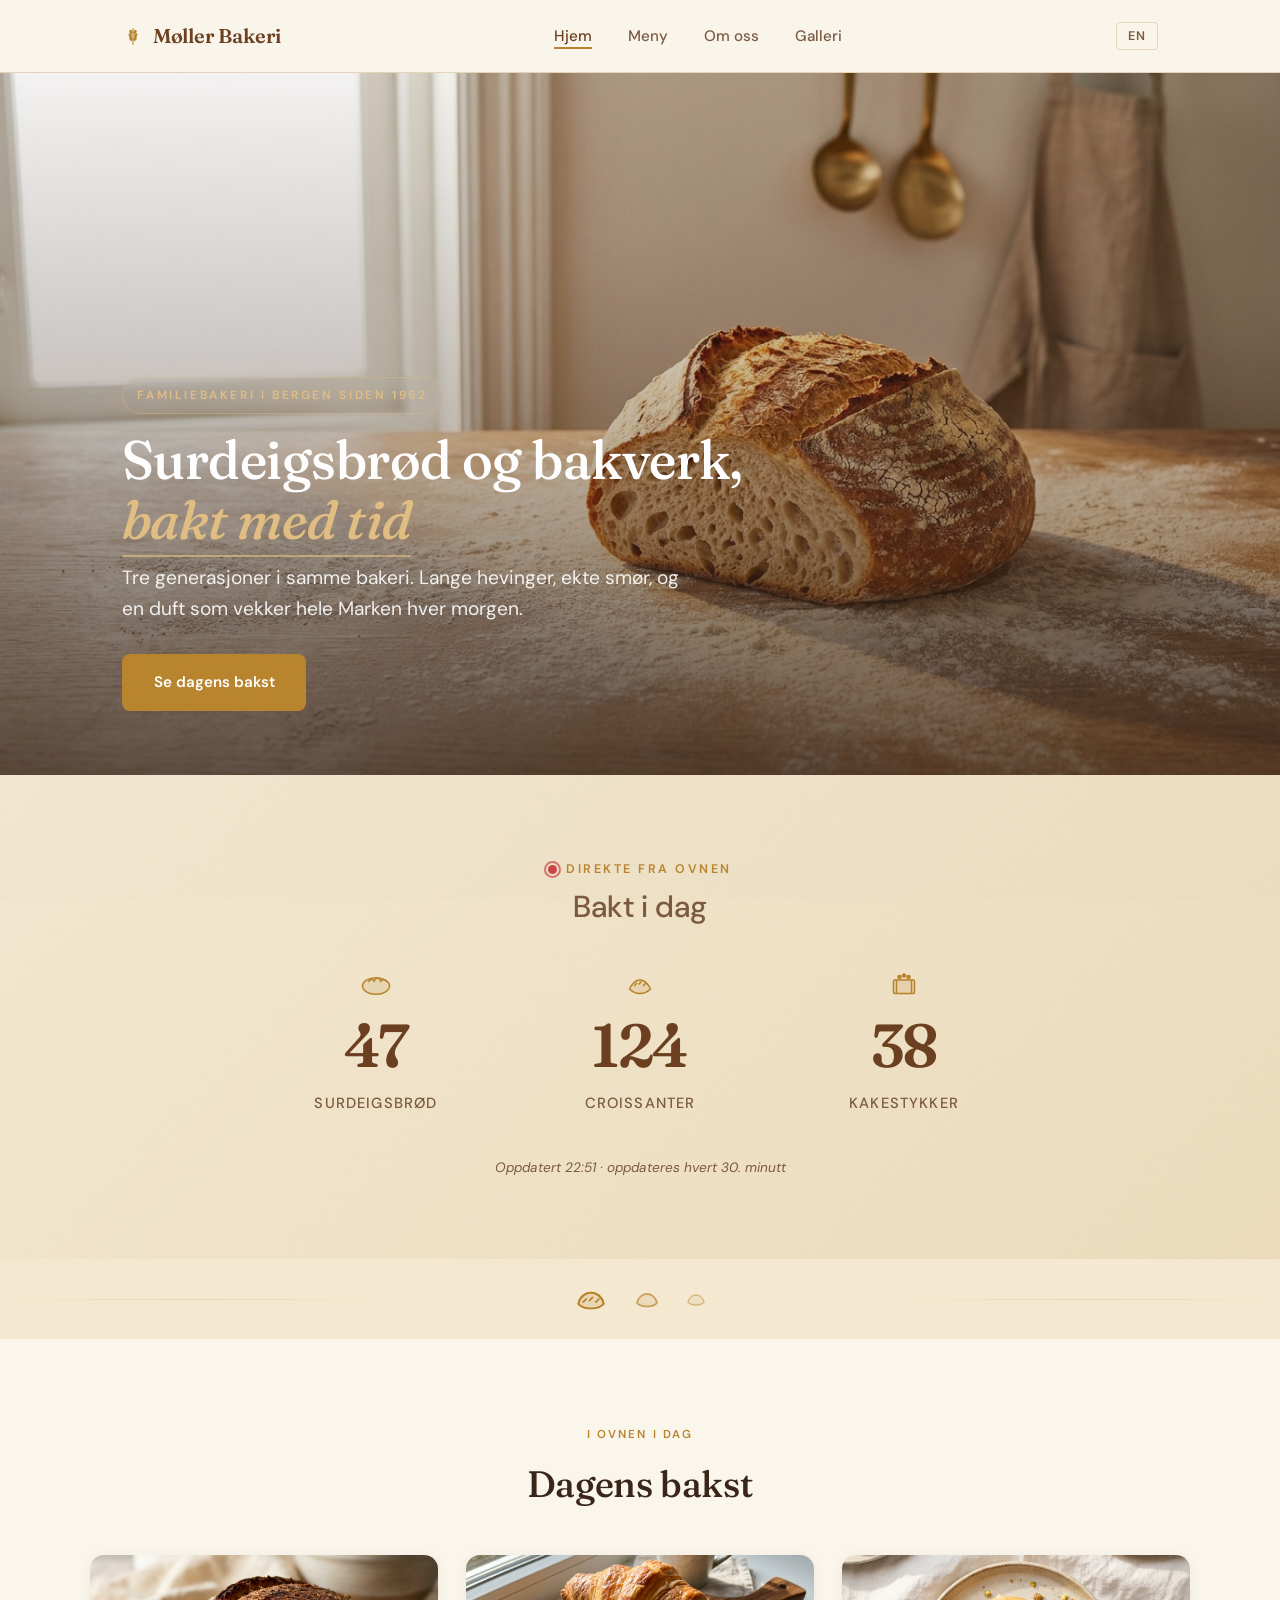
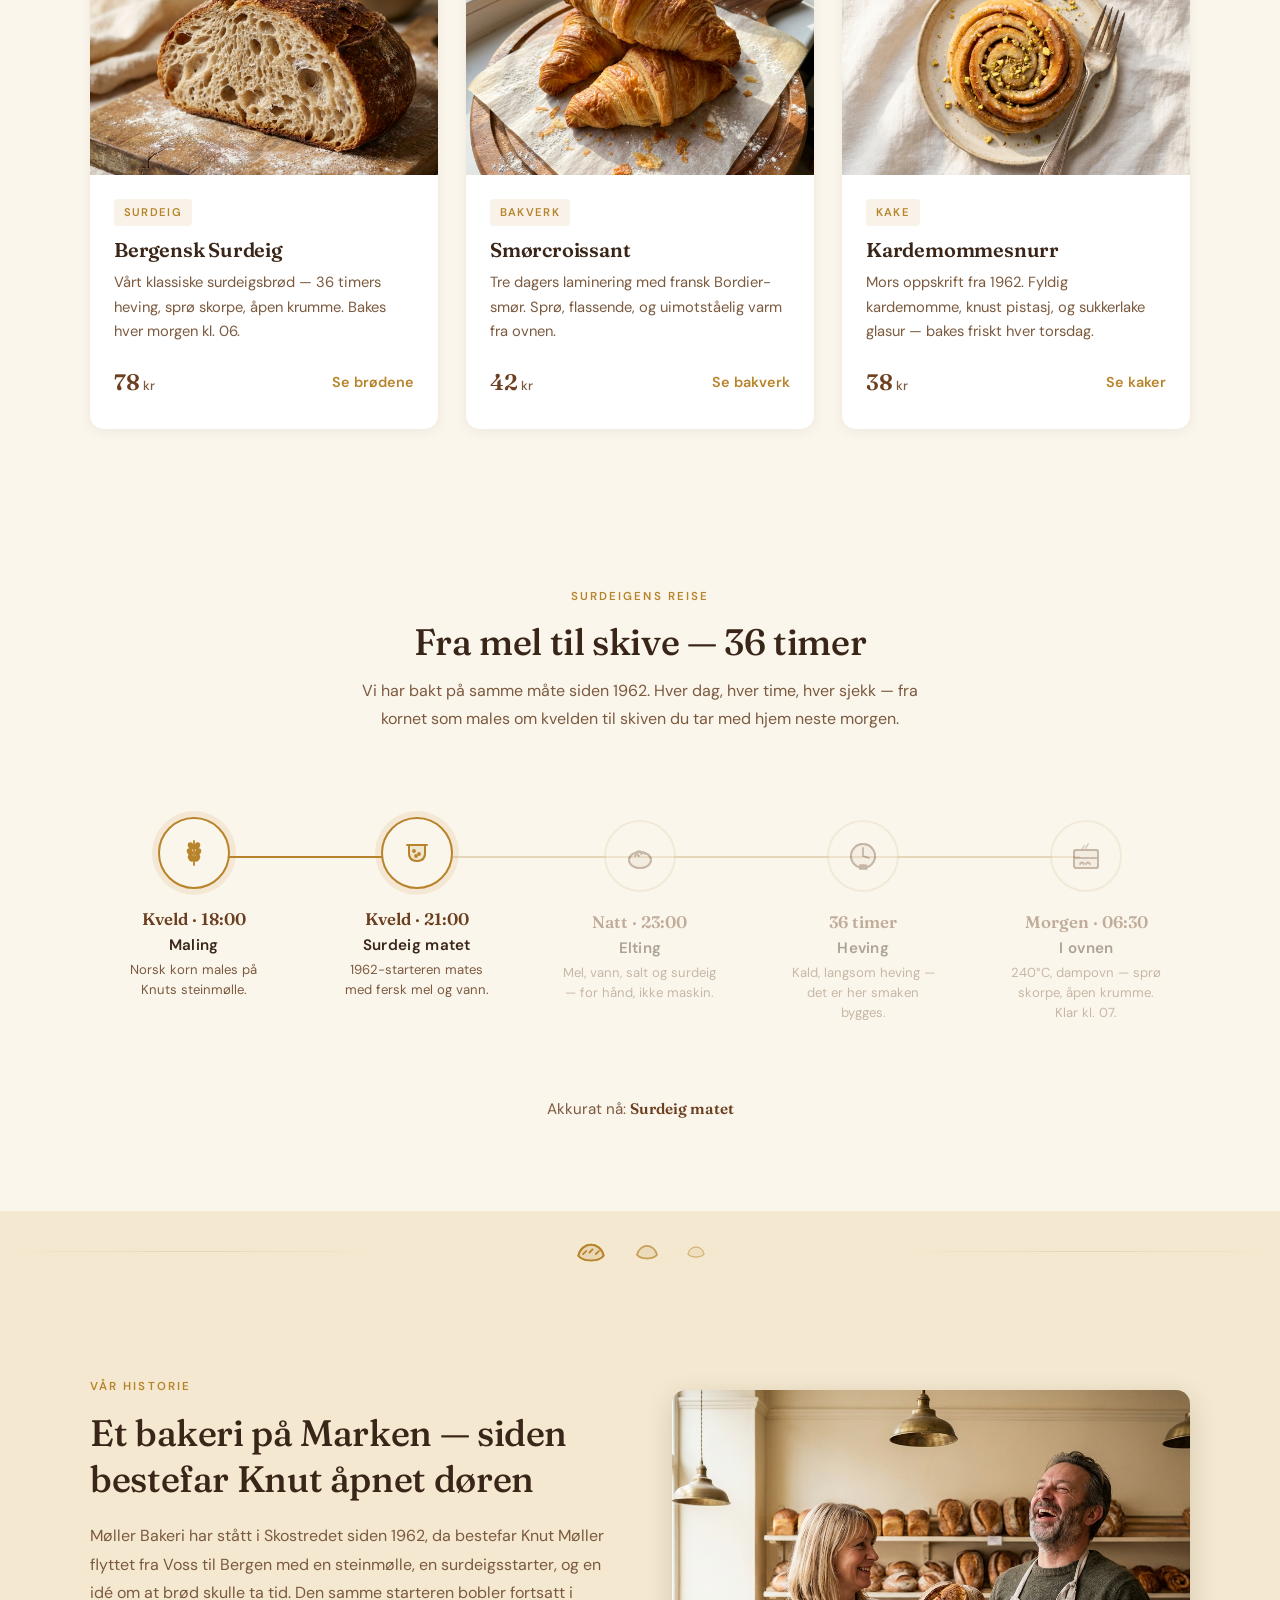
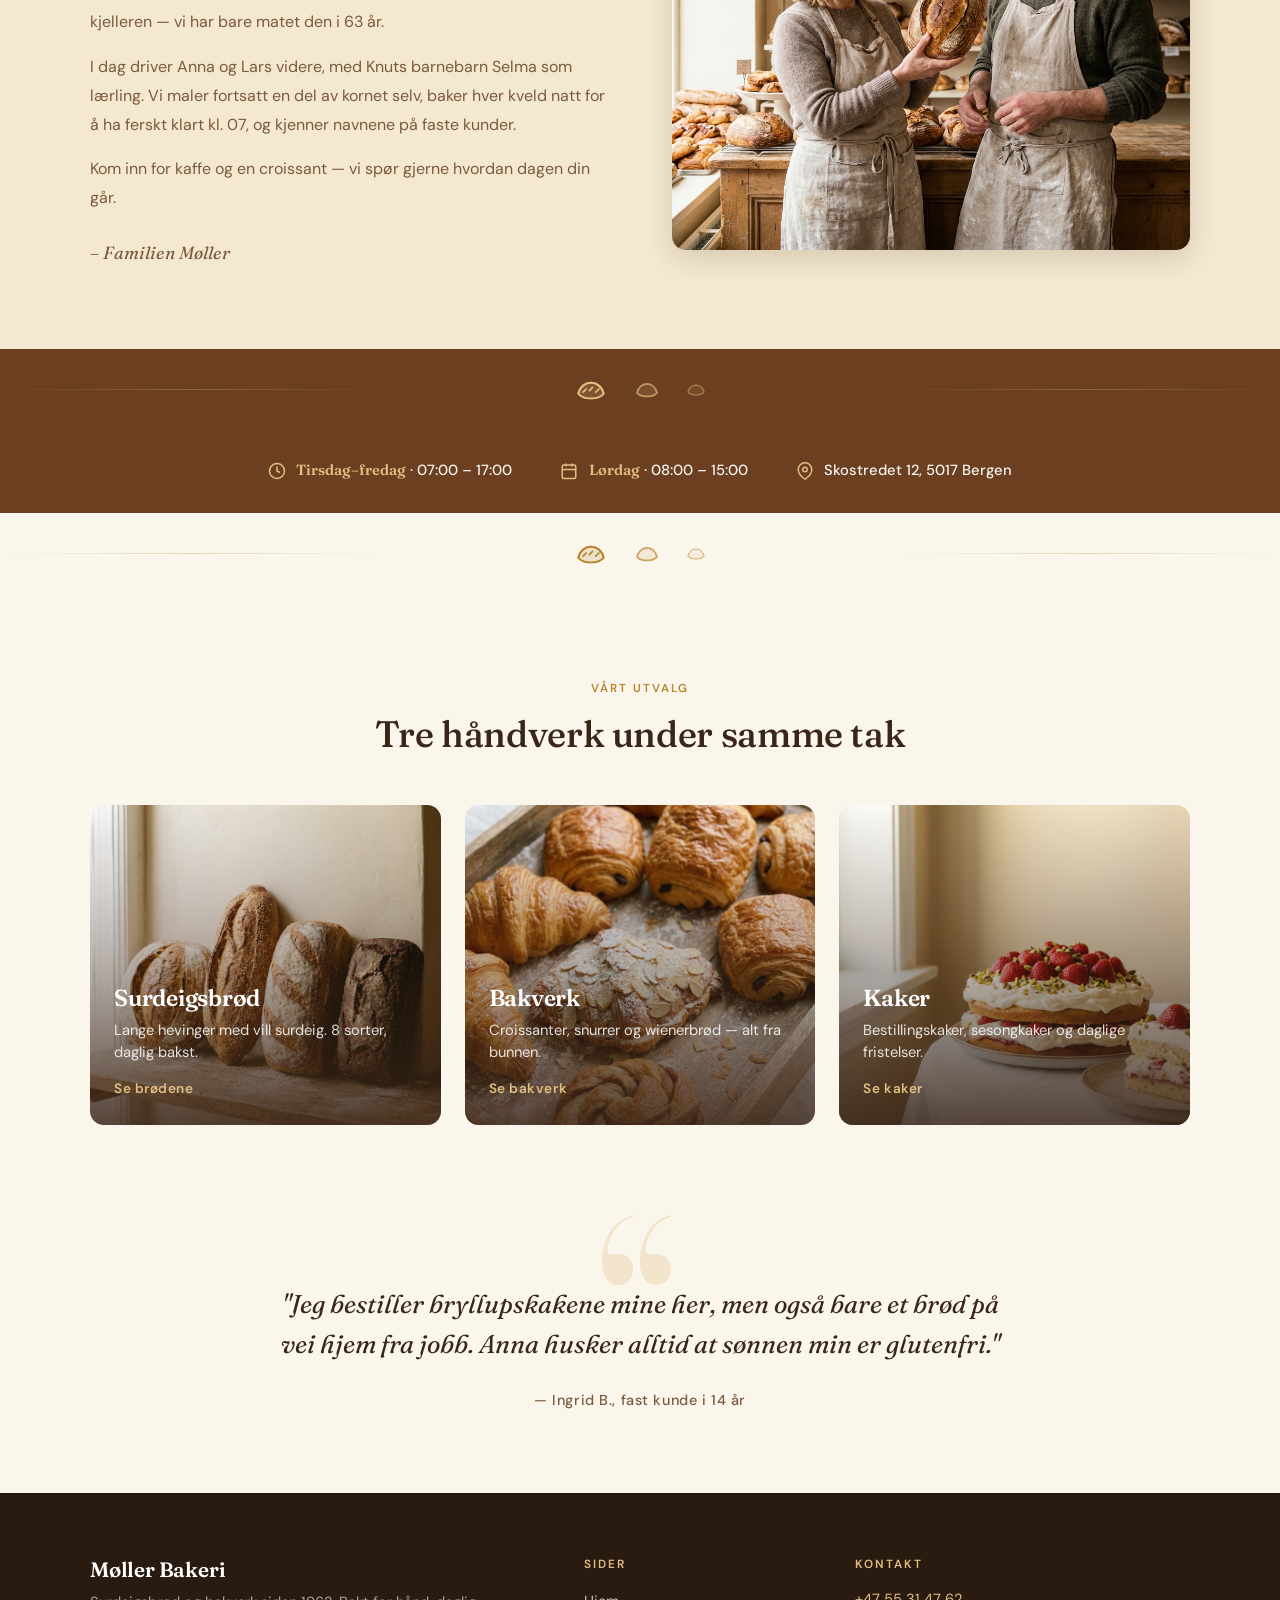
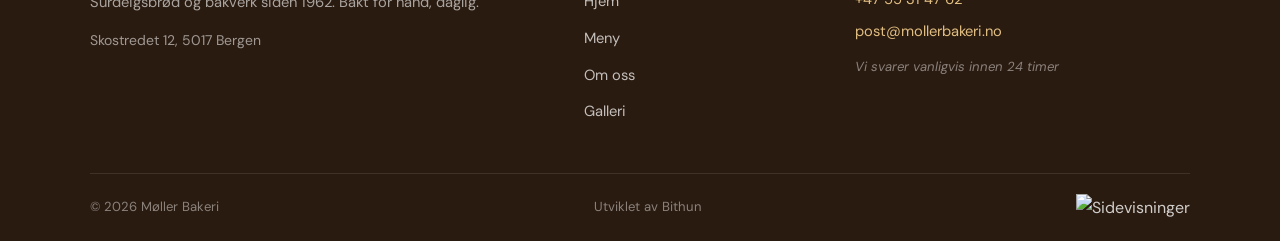
==== demo-bakeri-premium/index.html @ 19caacc5 "chore: initial scaffold of Møller Bakeri prototype (classic + premium) - demo-bakeri-classic/ — 5 pa" ====
<!DOCTYPE html>
<html lang="nb">
<head>
  <meta charset="UTF-8" />
  <meta name="viewport" content="width=device-width, initial-scale=1.0" />
  <title>Møller Bakeri — Surdeigsbrød og bakverk i Bergen</title>
  <meta name="description" content="Familiebakeri i Skostredet, Bergen siden 1962. Surdeigsbrød med 36 timers heving, croissanter med tre dagers laminering, og bestillingskaker." />

  <meta property="og:type"        content="website" />
  <meta property="og:title"       content="Møller Bakeri — Surdeigsbrød og bakverk i Bergen" />
  <meta property="og:description" content="Familiebakeri i Skostredet, Bergen siden 1962." />
  <meta property="og:image"       content="https://demo-bakeri-classic.vercel.app/assets/images/hero-bread.jpg" />
  <meta name="twitter:card"       content="summary_large_image" />

  <link rel="icon" type="image/svg+xml" href="favicon.svg" />

  <link rel="preconnect" href="https://fonts.googleapis.com" />
  <link rel="preconnect" href="https://fonts.gstatic.com" crossorigin />
  <link href="https://fonts.googleapis.com/css2?family=Fraunces:ital,opsz,wght@0,9..144,400;0,9..144,500;0,9..144,600;1,9..144,500&family=DM+Sans:wght@400;500;600;700&display=swap" rel="stylesheet" />

  <link rel="stylesheet" href="css/style.css" />
</head>
<body>

  <!-- === NAVIGATION === -->
  <nav class="nav" role="navigation" aria-label="Hovednavigasjon">
    <div class="nav-inner">
      <a href="index.html" class="nav-logo">
        <svg width="22" height="26" viewBox="0 0 32 32" aria-hidden="true">
          <path d="M16 5 L16 28" stroke="currentColor" stroke-width="1.6" stroke-linecap="round"/>
          <ellipse cx="13" cy="10" rx="2.2" ry="3.2" fill="currentColor" transform="rotate(-28 13 10)"/>
          <ellipse cx="19" cy="10" rx="2.2" ry="3.2" fill="currentColor" transform="rotate(28 19 10)"/>
          <ellipse cx="12" cy="15" rx="2.2" ry="3.2" fill="currentColor" transform="rotate(-28 12 15)"/>
          <ellipse cx="20" cy="15" rx="2.2" ry="3.2" fill="currentColor" transform="rotate(28 20 15)"/>
          <ellipse cx="13" cy="20" rx="2.2" ry="3.2" fill="currentColor" transform="rotate(-28 13 20)"/>
          <ellipse cx="19" cy="20" rx="2.2" ry="3.2" fill="currentColor" transform="rotate(28 19 20)"/>
        </svg>
        <span data-i18n="nav.logo">Møller Bakeri</span>
      </a>

      <ul class="nav-links" role="list">
        <li><a href="index.html"   data-i18n="nav.home">Hjem</a></li>
        <li><a href="menu.html"    data-i18n="nav.menu">Meny</a></li>
        <li><a href="about.html"   data-i18n="nav.about">Om oss</a></li>
        <li><a href="gallery.html" data-i18n="nav.gallery">Galleri</a></li>
      </ul>

      <div class="nav-right">
        <button type="button" class="lang-toggle" id="lang-toggle" aria-label="Bytt språk">EN</button>
        <button type="button" class="hamburger" id="hamburger" aria-label="Åpne meny" aria-expanded="false">
          <span></span><span></span><span></span>
        </button>
      </div>
    </div>
  </nav>

  <div class="mobile-menu" id="mobile-menu" role="dialog" aria-label="Navigasjonsmeny">
    <a href="index.html"   data-i18n="nav.home">Hjem</a>
    <a href="menu.html"    data-i18n="nav.menu">Meny</a>
    <a href="about.html"   data-i18n="nav.about">Om oss</a>
    <a href="gallery.html" data-i18n="nav.gallery">Galleri</a>
    <button type="button" class="lang-toggle" id="mobile-lang-toggle">EN</button>
  </div>

  <main>

    <!-- === HERO === -->
    <!-- Static JPG sits underneath as fallback. The MP4 paints over it once it
         loads — when the file is missing, the video element stays transparent
         and the JPG below shows through. -->
    <section class="hero" aria-label="Velkomstbilde">
      <div class="hero-bg" style="background-image: url('assets/images/hero-bread.jpg');" role="img">
        <img data-i18n="hero.img.alt" src="" alt="" style="display:none;" />
      </div>
      <video
        class="hero-video"
        autoplay muted loop playsinline preload="metadata"
        poster="assets/images/hero-bread.jpg"
        aria-hidden="true">
        <source src="assets/videos/hero-bread.mp4" type="video/mp4" />
      </video>
      <div class="hero-overlay"></div>
      <div class="hero-content">
        <span class="hero-eyebrow" data-i18n="hero.eyebrow">Familiebakeri i Bergen siden 1962</span>
        <h1 data-i18n="hero.headline">Surdeigsbrød og bakverk, <em>bakt med tid</em></h1>
        <p data-i18n="hero.sub">Tre generasjoner i samme bakeri. Lange hevinger, ekte smør, og en duft som vekker hele Marken hver morgen.</p>
        <a href="menu.html" class="btn btn-accent" data-i18n="hero.cta">Se dagens bakst</a>
      </div>
    </section>

    <!-- === DAILY BAKE COUNTER === -->
    <section class="bake-counter" aria-label="Dagens bakst — sanntid">
      <div class="bake-counter-inner">
        <span class="bake-counter-eyebrow">
          <span class="live-dot" aria-hidden="true"></span>
          <span data-i18n="counter.label">Direkte fra ovnen</span>
        </span>
        <h2 data-i18n="counter.heading">Bakt i dag</h2>

        <div class="counter-stats">
          <div class="counter-stat reveal">
            <svg class="counter-stat-icon" viewBox="0 0 48 48" fill="none" stroke="currentColor" stroke-width="2" aria-hidden="true">
              <ellipse cx="24" cy="28" rx="18" ry="11" fill="currentColor" opacity="0.15"/>
              <ellipse cx="24" cy="28" rx="18" ry="11" stroke="currentColor"/>
              <path d="M14 22 c2-3 6-3 8 0" stroke-linecap="round"/>
              <path d="M22 20 c2-3 6-3 8 0" stroke-linecap="round"/>
              <path d="M30 22 c2-3 6-3 8 0" stroke-linecap="round"/>
            </svg>
            <div class="counter-stat-number" data-counter-target="47">0</div>
            <div class="counter-stat-label" data-i18n="counter.bread">Surdeigsbrød</div>
          </div>

          <div class="counter-stat reveal" style="transition-delay: 0.15s;">
            <svg class="counter-stat-icon" viewBox="0 0 48 48" fill="none" stroke="currentColor" stroke-width="2" aria-hidden="true">
              <path d="M10 32 c4-8 8-12 14-12 s10 4 14 12 c-4 4-9 6-14 6 s-10-2-14-6 z" fill="currentColor" opacity="0.15"/>
              <path d="M10 32 c4-8 8-12 14-12 s10 4 14 12 c-4 4-9 6-14 6 s-10-2-14-6 z"/>
              <path d="M16 28 l4-4 M22 26 l4-4 M28 28 l4-4"/>
            </svg>
            <div class="counter-stat-number" data-counter-target="124">0</div>
            <div class="counter-stat-label" data-i18n="counter.croissants">Croissanter</div>
          </div>

          <div class="counter-stat reveal" style="transition-delay: 0.3s;">
            <svg class="counter-stat-icon" viewBox="0 0 48 48" fill="none" stroke="currentColor" stroke-width="2" aria-hidden="true">
              <rect x="10" y="20" width="28" height="18" rx="2" fill="currentColor" opacity="0.15"/>
              <rect x="10" y="20" width="28" height="18" rx="2"/>
              <circle cx="18" cy="16" r="2" fill="currentColor"/>
              <circle cx="24" cy="14" r="2" fill="currentColor"/>
              <circle cx="30" cy="16" r="2" fill="currentColor"/>
              <line x1="14" y1="20" x2="14" y2="38"/>
              <line x1="34" y1="20" x2="34" y2="38"/>
            </svg>
            <div class="counter-stat-number" data-counter-target="38">0</div>
            <div class="counter-stat-label" data-i18n="counter.cakes">Kakestykker</div>
          </div>
        </div>

        <p class="bake-counter-meta">
          <span data-i18n="counter.updated">Oppdatert</span> <span id="counter-time">07:42</span> · <span data-i18n="counter.refreshes">oppdateres hvert 30. minutt</span>
        </p>
      </div>
    </section>

    <!-- Animated croissant divider -->
    <div class="croissant-divider on-alt" aria-hidden="true">
      <div class="croissant-row">
        <svg class="croissant-icon" viewBox="0 0 48 48" fill="none" stroke="currentColor" stroke-width="2.2" stroke-linecap="round" stroke-linejoin="round">
          <path d="M8 30 c2-9 9-14 16-14 s14 5 16 14 c-3 4-9 6-16 6 s-13-2-16-6 z" fill="currentColor" fill-opacity="0.18"/>
          <path d="M8 30 c2-9 9-14 16-14 s14 5 16 14 c-3 4-9 6-16 6 s-13-2-16-6 z"/>
          <path d="M14 28 l4-4"/>
          <path d="M22 26 l4-4"/>
          <path d="M30 28 l4-4"/>
        </svg>
        <svg class="croissant-icon" viewBox="0 0 48 48" fill="none" stroke="currentColor" stroke-width="2.2" stroke-linecap="round">
          <path d="M8 30 c2-9 9-14 16-14 s14 5 16 14 c-3 4-9 6-16 6 s-13-2-16-6 z" fill="currentColor" fill-opacity="0.18"/>
          <path d="M8 30 c2-9 9-14 16-14 s14 5 16 14 c-3 4-9 6-16 6 s-13-2-16-6 z"/>
        </svg>
        <svg class="croissant-icon" viewBox="0 0 48 48" fill="none" stroke="currentColor" stroke-width="2.2" stroke-linecap="round">
          <path d="M8 30 c2-9 9-14 16-14 s14 5 16 14 c-3 4-9 6-16 6 s-13-2-16-6 z" fill="currentColor" fill-opacity="0.18"/>
          <path d="M8 30 c2-9 9-14 16-14 s14 5 16 14 c-3 4-9 6-16 6 s-13-2-16-6 z"/>
        </svg>
      </div>
    </div>

    <!-- === TODAY'S BAKE === -->
    <section class="todays-bake">
      <div class="todays-bake-inner">
        <div class="todays-bake-heading reveal">
          <span class="section-label" data-i18n="today.label">I ovnen i dag</span>
          <h2 data-i18n="today.heading">Dagens bakst</h2>
        </div>

        <div class="todays-grid reveal-stagger">
          <article class="bake-card reveal">
            <img class="bake-card-image" src="assets/images/today-sourdough.jpg" alt="" data-i18n="today1.title" loading="lazy" />
            <div class="bake-card-body">
              <span class="bake-card-tag" data-i18n="today1.tag">Surdeig</span>
              <h3 data-i18n="today1.title">Bergensk Surdeig</h3>
              <p data-i18n="today1.text">Vårt klassiske surdeigsbrød — 36 timers heving, sprø skorpe, åpen krumme.</p>
              <div class="bake-card-footer">
                <span class="bake-card-price"><span data-i18n="today1.price">78</span><small data-i18n="today.kr">kr</small></span>
                <a href="menu.html" class="text-link" data-i18n="cat1.link">Se brødene <span aria-hidden="true">→</span></a>
              </div>
            </div>
          </article>

          <article class="bake-card reveal">
            <img class="bake-card-image" src="assets/images/today-croissant.jpg" alt="" data-i18n="today2.title" loading="lazy" />
            <div class="bake-card-body">
              <span class="bake-card-tag" data-i18n="today2.tag">Bakverk</span>
              <h3 data-i18n="today2.title">Smørcroissant</h3>
              <p data-i18n="today2.text">Tre dagers laminering med fransk Bordier-smør. Sprø, flassende.</p>
              <div class="bake-card-footer">
                <span class="bake-card-price"><span data-i18n="today2.price">42</span><small data-i18n="today.kr">kr</small></span>
                <a href="menu.html" class="text-link" data-i18n="cat2.link">Se bakverk <span aria-hidden="true">→</span></a>
              </div>
            </div>
          </article>

          <article class="bake-card reveal">
            <img class="bake-card-image" src="assets/images/today-cardamom.jpg" alt="" data-i18n="today3.title" loading="lazy" />
            <div class="bake-card-body">
              <span class="bake-card-tag" data-i18n="today3.tag">Kake</span>
              <h3 data-i18n="today3.title">Kardemommesnurr</h3>
              <p data-i18n="today3.text">Mors oppskrift fra 1962. Knust pistasj, glasur, kun torsdager.</p>
              <div class="bake-card-footer">
                <span class="bake-card-price"><span data-i18n="today3.price">38</span><small data-i18n="today.kr">kr</small></span>
                <a href="menu.html" class="text-link" data-i18n="cat3.link">Se kaker <span aria-hidden="true">→</span></a>
              </div>
            </div>
          </article>
        </div>
      </div>
    </section>

    <!-- === SOURDOUGH TIMELINE === -->
    <section class="timeline-section" aria-label="Surdeigens reise">
      <div class="timeline-inner">
        <div class="timeline-heading reveal">
          <span class="section-label" data-i18n="tl.label">Surdeigens reise</span>
          <h2 data-i18n="tl.heading">Fra mel til skive — 36 timer</h2>
          <p data-i18n="tl.intro">Vi har bakt på samme måte siden 1962. Hver dag, hver time, hver sjekk — fra kornet som males om kvelden til skiven du tar med hjem neste morgen.</p>
        </div>

        <div class="timeline-track" id="timeline-track">
          <div class="timeline-step" data-step="0">
            <div class="timeline-step-icon">
              <svg viewBox="0 0 32 32" fill="none" stroke="currentColor" stroke-width="1.8" aria-hidden="true">
                <path d="M16 4 v24" stroke-linecap="round"/>
                <ellipse cx="13" cy="9" rx="2" ry="3" fill="currentColor" transform="rotate(-28 13 9)"/>
                <ellipse cx="19" cy="9" rx="2" ry="3" fill="currentColor" transform="rotate(28 19 9)"/>
                <ellipse cx="12" cy="15" rx="2" ry="3" fill="currentColor" transform="rotate(-28 12 15)"/>
                <ellipse cx="20" cy="15" rx="2" ry="3" fill="currentColor" transform="rotate(28 20 15)"/>
                <ellipse cx="13" cy="21" rx="2" ry="3" fill="currentColor" transform="rotate(-28 13 21)"/>
                <ellipse cx="19" cy="21" rx="2" ry="3" fill="currentColor" transform="rotate(28 19 21)"/>
              </svg>
            </div>
            <div class="timeline-step-time" data-i18n="tl1.time">Kveld · 18:00</div>
            <h3 data-i18n="tl1.title">Maling</h3>
            <p data-i18n="tl1.text">Norsk korn males på Knuts steinmølle.</p>
          </div>

          <div class="timeline-step" data-step="1">
            <div class="timeline-step-icon">
              <svg viewBox="0 0 32 32" fill="none" stroke="currentColor" stroke-width="1.8" aria-hidden="true">
                <path d="M8 8 v8 c0 5 3 8 8 8 s8-3 8-8 v-8 z" fill="currentColor" fill-opacity="0.15"/>
                <path d="M8 8 v8 c0 5 3 8 8 8 s8-3 8-8 v-8 z" stroke-linecap="round" stroke-linejoin="round"/>
                <circle cx="13" cy="14" r="1" fill="currentColor"/>
                <circle cx="18" cy="17" r="1" fill="currentColor"/>
                <circle cx="15" cy="19" r="1" fill="currentColor"/>
                <line x1="6" y1="8" x2="26" y2="8" stroke-linecap="round"/>
              </svg>
            </div>
            <div class="timeline-step-time" data-i18n="tl2.time">Kveld · 21:00</div>
            <h3 data-i18n="tl2.title">Surdeig matet</h3>
            <p data-i18n="tl2.text">1962-starteren mates med fersk mel og vann.</p>
          </div>

          <div class="timeline-step" data-step="2">
            <div class="timeline-step-icon">
              <svg viewBox="0 0 32 32" fill="none" stroke="currentColor" stroke-width="1.8" aria-hidden="true">
                <ellipse cx="16" cy="20" rx="11" ry="8" fill="currentColor" fill-opacity="0.15"/>
                <ellipse cx="16" cy="20" rx="11" ry="8"/>
                <path d="M11 16 c1-2 3-2 4 0 M17 14 c1-2 3-2 4 0 M13 12 c1-1 3-1 4 0" stroke-linecap="round"/>
              </svg>
            </div>
            <div class="timeline-step-time" data-i18n="tl3.time">Natt · 23:00</div>
            <h3 data-i18n="tl3.title">Elting</h3>
            <p data-i18n="tl3.text">Mel, vann, salt og surdeig — for hånd, ikke maskin.</p>
          </div>

          <div class="timeline-step" data-step="3">
            <div class="timeline-step-icon">
              <svg viewBox="0 0 32 32" fill="none" stroke="currentColor" stroke-width="1.8" aria-hidden="true">
                <circle cx="16" cy="16" r="12" fill="currentColor" fill-opacity="0.12"/>
                <circle cx="16" cy="16" r="12"/>
                <polyline points="16 8 16 16 22 18" stroke-linecap="round" stroke-linejoin="round"/>
                <text x="16" y="29" text-anchor="middle" font-size="5" fill="currentColor" font-family="sans-serif" font-weight="600">36t</text>
              </svg>
            </div>
            <div class="timeline-step-time" data-i18n="tl4.time">36 timer</div>
            <h3 data-i18n="tl4.title">Heving</h3>
            <p data-i18n="tl4.text">Kald, langsom heving — det er her smaken bygges.</p>
          </div>

          <div class="timeline-step" data-step="4">
            <div class="timeline-step-icon">
              <svg viewBox="0 0 32 32" fill="none" stroke="currentColor" stroke-width="1.8" aria-hidden="true">
                <rect x="4" y="10" width="24" height="18" rx="2" fill="currentColor" fill-opacity="0.15"/>
                <rect x="4" y="10" width="24" height="18" rx="2"/>
                <line x1="4" y1="18" x2="28" y2="18"/>
                <path d="M10 24 c1-2 3-2 4 0 M16 24 c1-2 3-2 4 0" stroke-linecap="round"/>
                <path d="M14 6 c0 2-2 2-2 4 M18 4 c0 2-2 2-2 4" stroke-linecap="round" opacity="0.6"/>
              </svg>
            </div>
            <div class="timeline-step-time" data-i18n="tl5.time">Morgen · 06:30</div>
            <h3 data-i18n="tl5.title">I ovnen</h3>
            <p data-i18n="tl5.text">240°C, dampovn — sprø skorpe, åpen krumme. Klar kl. 07.</p>
          </div>
        </div>

        <p class="timeline-cta">
          <span data-i18n="tl.cta">Akkurat nå:</span> <strong id="tl-now-step" data-i18n="tl4.title">Heving</strong>
        </p>
      </div>
    </section>

    <!-- Animated croissant divider -->
    <div class="croissant-divider on-alt" aria-hidden="true">
      <div class="croissant-row">
        <svg class="croissant-icon" viewBox="0 0 48 48" fill="none" stroke="currentColor" stroke-width="2.2" stroke-linecap="round" stroke-linejoin="round">
          <path d="M8 30 c2-9 9-14 16-14 s14 5 16 14 c-3 4-9 6-16 6 s-13-2-16-6 z" fill="currentColor" fill-opacity="0.18"/>
          <path d="M8 30 c2-9 9-14 16-14 s14 5 16 14 c-3 4-9 6-16 6 s-13-2-16-6 z"/>
          <path d="M14 28 l4-4"/>
          <path d="M22 26 l4-4"/>
          <path d="M30 28 l4-4"/>
        </svg>
        <svg class="croissant-icon" viewBox="0 0 48 48" fill="none" stroke="currentColor" stroke-width="2.2" stroke-linecap="round">
          <path d="M8 30 c2-9 9-14 16-14 s14 5 16 14 c-3 4-9 6-16 6 s-13-2-16-6 z" fill="currentColor" fill-opacity="0.18"/>
          <path d="M8 30 c2-9 9-14 16-14 s14 5 16 14 c-3 4-9 6-16 6 s-13-2-16-6 z"/>
        </svg>
        <svg class="croissant-icon" viewBox="0 0 48 48" fill="none" stroke="currentColor" stroke-width="2.2" stroke-linecap="round">
          <path d="M8 30 c2-9 9-14 16-14 s14 5 16 14 c-3 4-9 6-16 6 s-13-2-16-6 z" fill="currentColor" fill-opacity="0.18"/>
          <path d="M8 30 c2-9 9-14 16-14 s14 5 16 14 c-3 4-9 6-16 6 s-13-2-16-6 z"/>
        </svg>
      </div>
    </div>

    <!-- === STORY === -->
    <section class="story-home">
      <div class="story-home-inner">
        <div class="story-home-text reveal">
          <span class="section-label" data-i18n="story.label">Vår historie</span>
          <h2 data-i18n="story.heading">Et bakeri på Marken — siden bestefar Knut åpnet døren</h2>
          <p data-i18n="story.p1">Møller Bakeri har stått i Skostredet siden 1962, da bestefar Knut Møller flyttet fra Voss til Bergen med en steinmølle, en surdeigsstarter, og en idé om at brød skulle ta tid.</p>
          <p data-i18n="story.p2">I dag driver Anna og Lars videre, med Knuts barnebarn Selma som lærling. Vi maler fortsatt en del av kornet selv og baker hver natt for å ha ferskt klart kl. 07.</p>
          <p data-i18n="story.p3">Kom inn for kaffe og en croissant — vi spør gjerne hvordan dagen din går.</p>
          <p class="story-signoff" data-i18n="story.signoff">– Familien Møller</p>
        </div>

        <div class="story-home-image reveal" style="transition-delay: 0.15s;">
          <img
            src="assets/images/story-counter.jpg"
            data-i18n="story.img.alt"
            alt="Anna Møller og Lars Møller bak disken i bakeriet"
            loading="lazy"
          />
        </div>
      </div>
    </section>

    <!-- Animated croissant divider -->
    <div class="croissant-divider on-deep" aria-hidden="true">
      <div class="croissant-row">
        <svg class="croissant-icon" viewBox="0 0 48 48" fill="none" stroke="currentColor" stroke-width="2.2" stroke-linecap="round" stroke-linejoin="round">
          <path d="M8 30 c2-9 9-14 16-14 s14 5 16 14 c-3 4-9 6-16 6 s-13-2-16-6 z" fill="currentColor" fill-opacity="0.18"/>
          <path d="M8 30 c2-9 9-14 16-14 s14 5 16 14 c-3 4-9 6-16 6 s-13-2-16-6 z"/>
          <path d="M14 28 l4-4"/>
          <path d="M22 26 l4-4"/>
          <path d="M30 28 l4-4"/>
        </svg>
        <svg class="croissant-icon" viewBox="0 0 48 48" fill="none" stroke="currentColor" stroke-width="2.2" stroke-linecap="round">
          <path d="M8 30 c2-9 9-14 16-14 s14 5 16 14 c-3 4-9 6-16 6 s-13-2-16-6 z" fill="currentColor" fill-opacity="0.18"/>
          <path d="M8 30 c2-9 9-14 16-14 s14 5 16 14 c-3 4-9 6-16 6 s-13-2-16-6 z"/>
        </svg>
        <svg class="croissant-icon" viewBox="0 0 48 48" fill="none" stroke="currentColor" stroke-width="2.2" stroke-linecap="round">
          <path d="M8 30 c2-9 9-14 16-14 s14 5 16 14 c-3 4-9 6-16 6 s-13-2-16-6 z" fill="currentColor" fill-opacity="0.18"/>
          <path d="M8 30 c2-9 9-14 16-14 s14 5 16 14 c-3 4-9 6-16 6 s-13-2-16-6 z"/>
        </svg>
      </div>
    </div>

    <!-- === HOURS STRIP === -->
    <div class="hours-strip" role="region" aria-label="Åpningstider og adresse">
      <div class="hours-strip-inner">
        <div class="hours-item">
          <svg width="18" height="18" viewBox="0 0 24 24" fill="none" stroke="currentColor" stroke-width="2" aria-hidden="true">
            <circle cx="12" cy="12" r="10"/><polyline points="12 6 12 12 16 14"/>
          </svg>
          <span><strong data-i18n="hours.weekday">Tirsdag–fredag</strong> · <span data-i18n="hours.weekday.value">07:00 – 17:00</span></span>
        </div>
        <div class="hours-item">
          <svg width="18" height="18" viewBox="0 0 24 24" fill="none" stroke="currentColor" stroke-width="2" aria-hidden="true">
            <rect x="3" y="4" width="18" height="18" rx="2"/><line x1="16" y1="2" x2="16" y2="6"/><line x1="8" y1="2" x2="8" y2="6"/><line x1="3" y1="10" x2="21" y2="10"/>
          </svg>
          <span><strong data-i18n="hours.weekend">Lørdag</strong> · <span data-i18n="hours.weekend.value">08:00 – 15:00</span></span>
        </div>
        <div class="hours-item">
          <svg width="18" height="18" viewBox="0 0 24 24" fill="none" stroke="currentColor" stroke-width="2" aria-hidden="true">
            <path d="M21 10c0 7-9 13-9 13s-9-6-9-13a9 9 0 0 1 18 0z"/><circle cx="12" cy="10" r="3"/>
          </svg>
          <span data-i18n="hours.location">Skostredet 12, 5017 Bergen</span>
        </div>
      </div>
    </div>

    <!-- Animated croissant divider -->
    <div class="croissant-divider" aria-hidden="true">
      <div class="croissant-row">
        <svg class="croissant-icon" viewBox="0 0 48 48" fill="none" stroke="currentColor" stroke-width="2.2" stroke-linecap="round" stroke-linejoin="round">
          <path d="M8 30 c2-9 9-14 16-14 s14 5 16 14 c-3 4-9 6-16 6 s-13-2-16-6 z" fill="currentColor" fill-opacity="0.18"/>
          <path d="M8 30 c2-9 9-14 16-14 s14 5 16 14 c-3 4-9 6-16 6 s-13-2-16-6 z"/>
          <path d="M14 28 l4-4"/>
          <path d="M22 26 l4-4"/>
          <path d="M30 28 l4-4"/>
        </svg>
        <svg class="croissant-icon" viewBox="0 0 48 48" fill="none" stroke="currentColor" stroke-width="2.2" stroke-linecap="round">
          <path d="M8 30 c2-9 9-14 16-14 s14 5 16 14 c-3 4-9 6-16 6 s-13-2-16-6 z" fill="currentColor" fill-opacity="0.18"/>
          <path d="M8 30 c2-9 9-14 16-14 s14 5 16 14 c-3 4-9 6-16 6 s-13-2-16-6 z"/>
        </svg>
        <svg class="croissant-icon" viewBox="0 0 48 48" fill="none" stroke="currentColor" stroke-width="2.2" stroke-linecap="round">
          <path d="M8 30 c2-9 9-14 16-14 s14 5 16 14 c-3 4-9 6-16 6 s-13-2-16-6 z" fill="currentColor" fill-opacity="0.18"/>
          <path d="M8 30 c2-9 9-14 16-14 s14 5 16 14 c-3 4-9 6-16 6 s-13-2-16-6 z"/>
        </svg>
      </div>
    </div>

    <!-- === CATEGORIES PREVIEW === -->
    <section class="categories">
      <div class="categories-inner">
        <div class="categories-heading reveal">
          <span class="section-label" data-i18n="cat.label">Vårt utvalg</span>
          <h2 data-i18n="cat.heading">Tre håndverk under samme tak</h2>
        </div>

        <div class="categories-grid reveal-stagger">
          <a href="menu.html" class="category-card reveal">
            <img src="assets/images/cat-sourdough.jpg" alt="" data-i18n="cat1.title" loading="lazy" />
            <div class="category-card-overlay"></div>
            <div class="category-card-content">
              <h3 data-i18n="cat1.title">Surdeigsbrød</h3>
              <p data-i18n="cat1.text">Lange hevinger med vill surdeig. 8 sorter, daglig bakst.</p>
              <span class="category-card-link" data-i18n="cat1.link">Se brødene →</span>
            </div>
          </a>

          <a href="menu.html" class="category-card reveal">
            <img src="assets/images/cat-pastry.jpg" alt="" data-i18n="cat2.title" loading="lazy" />
            <div class="category-card-overlay"></div>
            <div class="category-card-content">
              <h3 data-i18n="cat2.title">Bakverk</h3>
              <p data-i18n="cat2.text">Croissanter, snurrer og wienerbrød — alt fra bunnen.</p>
              <span class="category-card-link" data-i18n="cat2.link">Se bakverk →</span>
            </div>
          </a>

          <a href="menu.html" class="category-card reveal">
            <img src="assets/images/cat-cake.jpg" alt="" data-i18n="cat3.title" loading="lazy" />
            <div class="category-card-overlay"></div>
            <div class="category-card-content">
              <h3 data-i18n="cat3.title">Kaker</h3>
              <p data-i18n="cat3.text">Bestillingskaker, sesongkaker og daglige fristelser.</p>
              <span class="category-card-link" data-i18n="cat3.link">Se kaker →</span>
            </div>
          </a>
        </div>
      </div>
    </section>

    <!-- === TESTIMONIAL === -->
    <section class="testimonial" aria-label="Kundeanmeldelse">
      <div class="testimonial-bg-quote" aria-hidden="true">&ldquo;</div>
      <div class="testimonial-inner reveal">
        <blockquote>
          <p class="testimonial-quote" data-i18n="testimonial.quote">"Jeg bestiller bryllupskakene mine her, men også bare et brød på vei hjem fra jobb."</p>
          <footer class="testimonial-author" data-i18n="testimonial.author">— Ingrid B., fast kunde i 14 år</footer>
        </blockquote>
      </div>
    </section>

  </main>

  <!-- === FOOTER === -->
  <footer class="footer" role="contentinfo">
    <div class="footer-inner">
      <div class="footer-brand">
        <h3 data-i18n="nav.logo">Møller Bakeri</h3>
        <p data-i18n="footer.tagline">Surdeigsbrød og bakverk siden 1962. Bakt for hånd, daglig.</p>
        <address class="footer-address" data-i18n="footer.address">Skostredet 12, 5017 Bergen</address>
      </div>

      <nav class="footer-links" aria-label="Sidelenker">
        <h4 data-i18n="footer.links">Sider</h4>
        <ul>
          <li><a href="index.html"   data-i18n="nav.home">Hjem</a></li>
          <li><a href="menu.html"    data-i18n="nav.menu">Meny</a></li>
          <li><a href="about.html"   data-i18n="nav.about">Om oss</a></li>
          <li><a href="gallery.html" data-i18n="nav.gallery">Galleri</a></li>
        </ul>
      </nav>

      <div class="footer-contact">
        <h4 data-i18n="footer.contact">Kontakt</h4>
        <p><a href="tel:+4755314762" data-i18n="footer.phone">+47 55 31 47 62</a></p>
        <p><a href="mailto:post@mollerbakeri.no" data-i18n="footer.email">post@mollerbakeri.no</a></p>
        <p class="response-note" data-i18n="footer.response">Vi svarer vanligvis innen 24 timer</p>
      </div>
    </div>

    <div class="footer-bottom">
      <span data-i18n="footer.copyright">© 2026 Møller Bakeri</span>
      <a href="#" data-i18n="footer.dev">Utviklet av Bithun</a>
      <img src="https://visitor-badge.laobi.icu/badge?page_id=demo-bakeri-premium.ibithun.com&left_color=%23333333&right_color=%23B8842B&left_text=Views" alt="Sidevisninger" />
    </div>
  </footer>

  <!-- === VIPPS MODAL === -->
  <div class="modal-backdrop" id="vipps-modal" role="dialog" aria-modal="true" aria-labelledby="modal-title">
    <div class="modal-box">
      <div class="modal-vipps-logo" aria-label="Vipps">
        <svg width="20" height="20" viewBox="0 0 20 20" fill="none" aria-hidden="true">
          <circle cx="10" cy="10" r="10" fill="white" opacity="0.25"/>
          <text x="10" y="14" text-anchor="middle" font-size="10" fill="white" font-family="sans-serif" font-weight="bold">V</text>
        </svg>
        Vipps
      </div>
      <h2 id="modal-title" data-i18n="modal.title">Dette er en demo</h2>
      <p data-i18n="modal.body1">Dette er en demo — Vipps-betaling aktiveres når din konto er satt opp.</p>
      <p>
        <span data-i18n="modal.body2">Kontakt oss for å se hvordan dette fungerer for ditt bakeri:</span>
        <a href="mailto:post@bakeridemo.no" data-i18n="modal.email">post@bakeridemo.no</a>
      </p>
      <button type="button" class="modal-close-btn" data-i18n="modal.close">Lukk</button>
    </div>
  </div>

  <script src="js/main.js"></script>

  <script>
    window.va = window.va || function () { (window.vaq = window.vaq || []).push(arguments); };
  </script>
  <script defer src="/_vercel/insights/script.js"></script>
</body>
</html>
---- demo-bakeri-premium/css/style.css ----
/* === CSS CUSTOM PROPERTIES === */
:root {
  --color-bg:           #FBF6EC;
  --color-bg-alt:       #F4E8D0;
  --color-bg-deep:      #ECDCBC;
  --color-text:         #3A2618;
  --color-text-light:   #7B5A3F;
  --color-primary:      #B8842B;
  --color-primary-dark: #8C5F1F;
  --color-accent:       #6B3F1F;
  --color-accent-light: #E1BE82;
  --color-white:        #FFFFFF;
  --color-border:       #E5D6BA;
  --color-card-bg:      #FFFFFF;

  --font-heading: 'Fraunces', serif;
  --font-body:    'DM Sans', sans-serif;

  --max-width: 1100px;
  --radius-card: 14px;
  --radius-btn:  8px;
  --shadow-card: 0 2px 12px rgba(58, 38, 24, 0.08);
  --shadow-card-hover: 0 8px 28px rgba(58, 38, 24, 0.16);
  --transition: 0.25s ease;
}

/* === RESET & BASE === */
*, *::before, *::after { box-sizing: border-box; margin: 0; padding: 0; }

html { scroll-behavior: smooth; }

body {
  font-family: var(--font-body);
  font-size: 1rem;
  line-height: 1.7;
  color: var(--color-text);
  background-color: var(--color-bg);
  -webkit-font-smoothing: antialiased;
}

/* Subtle paper / flour-grain texture */
body::before {
  content: '';
  position: fixed;
  inset: 0;
  background-image: url("data:image/svg+xml,%3Csvg xmlns='http://www.w3.org/2000/svg' width='320' height='320'%3E%3Cfilter id='n'%3E%3CfeTurbulence type='fractalNoise' baseFrequency='0.85' numOctaves='3' stitchTiles='stitch'/%3E%3CfeColorMatrix type='saturate' values='0'/%3E%3C/filter%3E%3Crect width='320' height='320' filter='url(%23n)' opacity='0.04'/%3E%3C/svg%3E");
  pointer-events: none;
  z-index: 9998;
}

img { max-width: 100%; height: auto; display: block; }
a { color: inherit; text-decoration: none; }
ul { list-style: none; }
button { cursor: pointer; border: none; background: none; font-family: var(--font-body); }

/* === TYPOGRAPHY === */
h1, h2, h3, h4 {
  font-family: var(--font-heading);
  line-height: 1.22;
  color: var(--color-text);
  font-variation-settings: "SOFT" 30, "WONK" 0;
  letter-spacing: -0.01em;
}

h1 { font-weight: 600; }
h2 { font-weight: 500; }
h3 { font-weight: 600; }

p { color: var(--color-text); }

.section-label {
  display: inline-block;
  font-family: var(--font-body);
  font-size: 0.72rem;
  font-weight: 600;
  letter-spacing: 0.18em;
  text-transform: uppercase;
  color: var(--color-primary);
  margin-bottom: 0.85rem;
}

.container {
  width: 100%;
  max-width: var(--max-width);
  margin: 0 auto;
  padding: 0 2rem;
}

/* === ANIMATIONS === */
@keyframes fadeUp {
  from { opacity: 0; transform: translateY(18px); }
  to   { opacity: 1; transform: translateY(0); }
}

.page-fade { animation: fadeUp 0.6s ease-out both; }

.reveal {
  opacity: 0;
  transform: translateY(20px);
  transition: opacity 0.6s ease-out, transform 0.6s ease-out;
}
.reveal.visible {
  opacity: 1;
  transform: translateY(0);
}

.reveal-stagger > *:nth-child(1) { transition-delay: 0s; }
.reveal-stagger > *:nth-child(2) { transition-delay: 0.1s; }
.reveal-stagger > *:nth-child(3) { transition-delay: 0.2s; }
.reveal-stagger > *:nth-child(4) { transition-delay: 0.3s; }
.reveal-stagger > *:nth-child(5) { transition-delay: 0.4s; }
.reveal-stagger > *:nth-child(6) { transition-delay: 0.5s; }

/* === NAVIGATION === */
.nav {
  position: sticky;
  top: 0;
  z-index: 1000;
  background: rgba(251, 246, 236, 0.92);
  backdrop-filter: blur(10px);
  -webkit-backdrop-filter: blur(10px);
  border-bottom: 1px solid var(--color-border);
  transition: box-shadow var(--transition);
}

.nav.scrolled {
  box-shadow: 0 2px 16px rgba(58, 38, 24, 0.08);
}

.nav-inner {
  max-width: var(--max-width);
  margin: 0 auto;
  padding: 0 2rem;
  height: 72px;
  display: flex;
  align-items: center;
  justify-content: space-between;
  gap: 2rem;
}

.nav-logo {
  font-family: var(--font-heading);
  font-weight: 600;
  font-size: 1.25rem;
  color: var(--color-accent);
  display: flex;
  align-items: center;
  gap: 0.55rem;
  flex-shrink: 0;
  letter-spacing: -0.01em;
}

.nav-logo svg { flex-shrink: 0; color: var(--color-primary); }

.nav-links {
  display: flex;
  align-items: center;
  gap: 2.25rem;
}

.nav-links a {
  font-family: var(--font-body);
  font-size: 0.95rem;
  font-weight: 500;
  color: var(--color-text-light);
  position: relative;
  padding-bottom: 3px;
  transition: color var(--transition);
}

.nav-links a::after {
  content: '';
  position: absolute;
  bottom: 0;
  left: 0;
  width: 0;
  height: 2px;
  background: var(--color-primary);
  transition: width var(--transition);
}

.nav-links a:hover,
.nav-links a.active {
  color: var(--color-accent);
}

.nav-links a:hover::after,
.nav-links a.active::after {
  width: 100%;
}

.nav-right {
  display: flex;
  align-items: center;
  gap: 1rem;
  flex-shrink: 0;
}

.lang-toggle {
  font-family: var(--font-body);
  font-size: 0.78rem;
  font-weight: 600;
  letter-spacing: 0.08em;
  color: var(--color-text-light);
  border: 1px solid var(--color-border);
  border-radius: 4px;
  padding: 0.32rem 0.7rem;
  transition: all var(--transition);
  background: transparent;
}

.lang-toggle:hover {
  color: var(--color-primary);
  border-color: var(--color-primary);
}

.hamburger {
  display: none;
  flex-direction: column;
  gap: 5px;
  padding: 6px;
  width: 40px;
  height: 40px;
  justify-content: center;
  align-items: center;
}

.hamburger span {
  display: block;
  width: 22px;
  height: 2px;
  background: var(--color-text);
  border-radius: 2px;
  transition: all 0.3s ease;
  transform-origin: center;
}

.hamburger.open span:nth-child(1) { transform: translateY(7px) rotate(45deg); }
.hamburger.open span:nth-child(2) { opacity: 0; transform: scaleX(0); }
.hamburger.open span:nth-child(3) { transform: translateY(-7px) rotate(-45deg); }

.mobile-menu {
  display: none;
  position: fixed;
  inset: 0;
  z-index: 999;
  background: var(--color-bg);
  transform: translateX(100%);
  transition: transform 0.35s cubic-bezier(0.4, 0, 0.2, 1);
  flex-direction: column;
  justify-content: center;
  align-items: center;
  gap: 2rem;
}

.mobile-menu.open { transform: translateX(0); }

.mobile-menu a {
  font-family: var(--font-heading);
  font-size: 1.9rem;
  font-weight: 500;
  color: var(--color-text);
  transition: color var(--transition);
}

.mobile-menu a:hover { color: var(--color-primary); }

.mobile-menu .lang-toggle {
  font-size: 1rem;
  padding: 0.5rem 1.2rem;
  margin-top: 1rem;
}

/* === HERO SECTION === */
.hero {
  position: relative;
  height: 78vh;
  min-height: 480px;
  max-height: 720px;
  overflow: hidden;
  display: flex;
  align-items: flex-end;
}

.hero-bg {
  position: absolute;
  inset: 0;
  background-size: cover;
  background-position: center 50%;
  background-repeat: no-repeat;
}

.hero-overlay {
  position: absolute;
  inset: 0;
  background: linear-gradient(to top, rgba(58, 38, 24, 0.78) 0%, rgba(58, 38, 24, 0.30) 50%, rgba(58, 38, 24, 0.05) 100%);
}

.hero-content {
  position: relative;
  z-index: 1;
  padding: 3rem 2rem 4rem;
  max-width: var(--max-width);
  margin: 0 auto;
  width: 100%;
}

.hero-eyebrow {
  display: inline-block;
  font-family: var(--font-body);
  font-size: 0.74rem;
  font-weight: 600;
  letter-spacing: 0.22em;
  text-transform: uppercase;
  color: var(--color-accent-light);
  margin-bottom: 1rem;
  padding: 0.45rem 0.9rem;
  border: 1px solid rgba(225, 190, 130, 0.4);
  border-radius: 999px;
  backdrop-filter: blur(4px);
}

.hero-content h1 {
  font-size: clamp(2.2rem, 5vw, 3.4rem);
  color: var(--color-white);
  max-width: 720px;
  margin-bottom: 0.85rem;
  font-weight: 500;
  line-height: 1.1;
}

.hero-content h1 em {
  font-style: italic;
  color: var(--color-accent-light);
  font-family: var(--font-heading);
}

.hero-content p {
  font-size: clamp(1rem, 2vw, 1.2rem);
  color: rgba(255, 255, 255, 0.9);
  max-width: 560px;
  margin-bottom: 1.85rem;
  line-height: 1.6;
}

/* === BUTTONS === */
.btn {
  display: inline-flex;
  align-items: center;
  gap: 0.5rem;
  padding: 0.85rem 1.85rem;
  border-radius: var(--radius-btn);
  font-family: var(--font-body);
  font-weight: 600;
  font-size: 0.95rem;
  transition: all var(--transition);
  text-decoration: none;
  border: 2px solid transparent;
  cursor: pointer;
}

.btn-accent {
  background: var(--color-primary);
  color: var(--color-white);
}

.btn-accent:hover {
  background: var(--color-primary-dark);
  transform: translateY(-2px);
  box-shadow: 0 6px 18px rgba(184, 132, 43, 0.4);
}

.btn-primary {
  background: var(--color-accent);
  color: var(--color-white);
  width: 100%;
  justify-content: center;
}

.btn-primary:hover {
  background: #4F2D14;
  transform: translateY(-2px);
  box-shadow: 0 4px 16px rgba(107, 63, 31, 0.35);
}

.btn-outline {
  background: transparent;
  color: var(--color-accent);
  border-color: var(--color-accent);
}

.btn-outline:hover {
  background: var(--color-accent);
  color: var(--color-white);
  transform: translateY(-2px);
}

.text-link {
  font-size: 0.9rem;
  font-weight: 600;
  color: var(--color-primary);
  display: inline-flex;
  align-items: center;
  gap: 0.3rem;
  transition: gap var(--transition), color var(--transition);
}

.text-link:hover { gap: 0.55rem; color: var(--color-primary-dark); }

/* === FLOUR-DUST DIVIDER === */
.flour-divider {
  position: relative;
  height: 56px;
  background: var(--color-bg);
  display: flex;
  align-items: center;
  justify-content: center;
}

.flour-divider.on-alt { background: var(--color-bg-alt); }
.flour-divider.on-deep { background: var(--color-accent); }

.flour-divider::before,
.flour-divider::after {
  content: '';
  position: absolute;
  top: 50%;
  width: 32%;
  height: 1px;
  background: linear-gradient(to right, transparent, var(--color-border) 50%, transparent);
}

.flour-divider.on-deep::before,
.flour-divider.on-deep::after {
  background: linear-gradient(to right, transparent, rgba(225, 190, 130, 0.4) 50%, transparent);
}

.flour-divider::before { left: 0; }
.flour-divider::after  { right: 0; }

.flour-divider .divider-icon {
  width: 28px;
  height: 28px;
  color: var(--color-primary);
  position: relative;
  z-index: 1;
}

.flour-divider.on-deep .divider-icon { color: var(--color-accent-light); }

/* tiny scattered flour dots */
.flour-divider .flour-dots {
  position: absolute;
  inset: 0;
  pointer-events: none;
  opacity: 0.35;
}

/* === TODAY'S BAKE === */
.todays-bake {
  padding: 5rem 2rem 4rem;
  background: var(--color-bg);
}

.todays-bake-inner {
  max-width: var(--max-width);
  margin: 0 auto;
}

.todays-bake-heading {
  text-align: center;
  margin-bottom: 3rem;
}

.todays-bake-heading h2 {
  font-size: clamp(1.7rem, 3vw, 2.3rem);
  margin-top: 0.25rem;
}

.todays-grid {
  display: grid;
  grid-template-columns: repeat(3, 1fr);
  gap: 1.75rem;
}

.bake-card {
  background: var(--color-card-bg);
  border-radius: var(--radius-card);
  overflow: hidden;
  box-shadow: var(--shadow-card);
  transition: box-shadow var(--transition), transform var(--transition);
  display: flex;
  flex-direction: column;
}

.bake-card:hover {
  box-shadow: var(--shadow-card-hover);
  transform: translateY(-4px);
}

.bake-card-image {
  width: 100%;
  height: 220px;
  object-fit: cover;
  filter: saturate(1.02) contrast(1.02);
}

.bake-card-body {
  padding: 1.5rem 1.5rem 1.75rem;
  flex: 1;
  display: flex;
  flex-direction: column;
}

.bake-card-tag {
  display: inline-block;
  align-self: flex-start;
  font-size: 0.7rem;
  font-weight: 600;
  letter-spacing: 0.12em;
  text-transform: uppercase;
  color: var(--color-primary);
  background: rgba(184, 132, 43, 0.1);
  padding: 0.25rem 0.6rem;
  border-radius: 4px;
  margin-bottom: 0.75rem;
}

.bake-card h3 {
  font-size: 1.25rem;
  margin-bottom: 0.5rem;
  font-weight: 600;
}

.bake-card p {
  font-size: 0.92rem;
  color: var(--color-text-light);
  line-height: 1.65;
  margin-bottom: 1.25rem;
  flex: 1;
}

.bake-card-footer {
  display: flex;
  align-items: center;
  justify-content: space-between;
  gap: 1rem;
}

.bake-card-price {
  font-family: var(--font-heading);
  font-size: 1.4rem;
  font-weight: 600;
  color: var(--color-accent);
}

.bake-card-price small {
  font-family: var(--font-body);
  font-size: 0.8rem;
  font-weight: 500;
  color: var(--color-text-light);
  margin-left: 0.2rem;
}

/* === STORY SECTION (home) === */
.story-home {
  padding: 5rem 2rem;
  background: var(--color-bg-alt);
}

.story-home-inner {
  max-width: var(--max-width);
  margin: 0 auto;
  display: grid;
  grid-template-columns: 1fr 1fr;
  gap: 4rem;
  align-items: center;
}

.story-home-text h2 {
  font-size: clamp(1.7rem, 3vw, 2.3rem);
  margin-bottom: 1.25rem;
  line-height: 1.25;
}

.story-home-text p {
  color: var(--color-text-light);
  margin-bottom: 1rem;
  line-height: 1.8;
}

.story-home-text p:last-of-type { margin-bottom: 0; }

.story-signoff {
  margin-top: 1.5rem;
  font-family: var(--font-heading);
  font-style: italic;
  font-size: 1.1rem;
  color: var(--color-primary);
}

.story-home-image img {
  border-radius: var(--radius-card);
  box-shadow: var(--shadow-card-hover);
  width: 100%;
  height: 460px;
  object-fit: cover;
}

/* === HOURS STRIP === */
.hours-strip {
  background: var(--color-accent);
  padding: 1.85rem 2rem;
}

.hours-strip-inner {
  max-width: var(--max-width);
  margin: 0 auto;
  display: flex;
  align-items: center;
  justify-content: center;
  gap: 3rem;
  flex-wrap: wrap;
}

.hours-item {
  display: flex;
  align-items: center;
  gap: 0.65rem;
  color: rgba(255, 255, 255, 0.94);
  font-size: 0.92rem;
  font-weight: 500;
}

.hours-item strong {
  font-weight: 600;
  color: var(--color-accent-light);
  font-family: var(--font-heading);
}

.hours-item svg {
  color: var(--color-accent-light);
  flex-shrink: 0;
}

/* === TESTIMONIAL === */
.testimonial {
  padding: 5rem 2rem;
  background: var(--color-bg);
  text-align: center;
  position: relative;
  overflow: hidden;
}

.testimonial-bg-quote {
  position: absolute;
  top: 50%;
  left: 50%;
  transform: translate(-50%, -55%);
  font-family: var(--font-heading);
  font-size: 18rem;
  line-height: 1;
  color: var(--color-accent-light);
  opacity: 0.3;
  pointer-events: none;
  user-select: none;
  z-index: 0;
}

.testimonial-inner {
  position: relative;
  z-index: 1;
  max-width: 720px;
  margin: 0 auto;
}

.testimonial-quote {
  font-family: var(--font-heading);
  font-style: italic;
  font-size: clamp(1.2rem, 2.5vw, 1.6rem);
  line-height: 1.55;
  color: var(--color-text);
  margin-bottom: 1.5rem;
  font-weight: 400;
}

.testimonial-author {
  font-size: 0.9rem;
  font-weight: 500;
  color: var(--color-text-light);
  letter-spacing: 0.04em;
}

/* === CATEGORY PREVIEW (home) === */
.categories {
  padding: 5rem 2rem;
  background: var(--color-bg);
}

.categories-inner {
  max-width: var(--max-width);
  margin: 0 auto;
}

.categories-heading {
  text-align: center;
  margin-bottom: 3rem;
}

.categories-heading h2 {
  font-size: clamp(1.7rem, 3vw, 2.3rem);
}

.categories-grid {
  display: grid;
  grid-template-columns: repeat(3, 1fr);
  gap: 1.5rem;
}

.category-card {
  position: relative;
  border-radius: var(--radius-card);
  overflow: hidden;
  height: 320px;
  cursor: pointer;
  transition: transform var(--transition);
}

.category-card:hover { transform: translateY(-4px); }

.category-card img {
  width: 100%;
  height: 100%;
  object-fit: cover;
  transition: transform 0.6s ease;
}

.category-card:hover img { transform: scale(1.06); }

.category-card-overlay {
  position: absolute;
  inset: 0;
  background: linear-gradient(to top, rgba(58, 38, 24, 0.85) 0%, rgba(58, 38, 24, 0.35) 50%, transparent 100%);
}

.category-card-content {
  position: absolute;
  bottom: 1.5rem;
  left: 1.5rem;
  right: 1.5rem;
  z-index: 1;
}

.category-card-content h3 {
  font-size: 1.45rem;
  color: var(--color-white);
  margin-bottom: 0.4rem;
  font-weight: 600;
}

.category-card-content p {
  font-size: 0.92rem;
  color: rgba(255, 255, 255, 0.85);
  margin-bottom: 0.65rem;
  line-height: 1.5;
}

.category-card-link {
  display: inline-flex;
  align-items: center;
  gap: 0.35rem;
  font-size: 0.85rem;
  font-weight: 600;
  color: var(--color-accent-light);
  letter-spacing: 0.04em;
  transition: gap var(--transition);
}

.category-card:hover .category-card-link { gap: 0.6rem; }

/* === FOOTER === */
.footer {
  background: #2A1B10;
  color: rgba(255, 255, 255, 0.78);
  padding: 4rem 2rem 0;
}

.footer-inner {
  max-width: var(--max-width);
  margin: 0 auto;
  display: grid;
  grid-template-columns: 2fr 1fr 1.5fr;
  gap: 3rem;
  padding-bottom: 3rem;
}

.footer-brand h3 {
  font-family: var(--font-heading);
  font-size: 1.3rem;
  color: var(--color-white);
  margin-bottom: 0.5rem;
  font-weight: 600;
}

.footer-brand p {
  color: rgba(255, 255, 255, 0.6);
  font-size: 0.92rem;
  line-height: 1.65;
}

.footer-address {
  margin-top: 0.9rem;
  font-size: 0.875rem;
  color: rgba(255, 255, 255, 0.55);
  font-style: normal;
}

.footer-links h4,
.footer-contact h4 {
  font-family: var(--font-body);
  font-size: 0.74rem;
  font-weight: 600;
  letter-spacing: 0.16em;
  text-transform: uppercase;
  color: var(--color-accent-light);
  margin-bottom: 1rem;
}

.footer-links ul {
  display: flex;
  flex-direction: column;
  gap: 0.6rem;
}

.footer-links a {
  color: rgba(255, 255, 255, 0.72);
  font-size: 0.92rem;
  transition: color var(--transition);
}

.footer-links a:hover { color: var(--color-accent-light); }

.footer-contact p {
  color: rgba(255, 255, 255, 0.72);
  font-size: 0.92rem;
  margin-bottom: 0.4rem;
}

.footer-contact a {
  color: var(--color-accent-light);
  transition: color var(--transition);
}

.footer-contact a:hover { color: var(--color-white); }

.footer-contact .response-note {
  margin-top: 0.75rem;
  font-size: 0.82rem;
  color: rgba(255, 255, 255, 0.45);
  font-style: italic;
}

.footer-bottom {
  border-top: 1px solid rgba(255, 255, 255, 0.1);
  padding: 1.25rem 0;
  display: flex;
  align-items: center;
  justify-content: space-between;
  max-width: var(--max-width);
  margin: 0 auto;
  gap: 1rem;
  flex-wrap: wrap;
}

.footer-bottom span,
.footer-bottom a {
  font-size: 0.82rem;
  color: rgba(255, 255, 255, 0.45);
}

.footer-bottom a:hover { color: rgba(255, 255, 255, 0.8); }

/* === PAGE BANNER === */
.page-banner {
  position: relative;
  height: 32vh;
  min-height: 220px;
  max-height: 340px;
  display: flex;
  align-items: flex-end;
  overflow: hidden;
}

.page-banner-bg {
  position: absolute;
  inset: 0;
  background-size: cover;
  background-position: center 55%;
}

.page-banner-overlay {
  position: absolute;
  inset: 0;
  background: linear-gradient(to top, rgba(58, 38, 24, 0.78) 0%, rgba(58, 38, 24, 0.3) 100%);
}

.page-banner-content {
  position: relative;
  z-index: 1;
  padding: 2rem 2rem 2.5rem;
  max-width: var(--max-width);
  margin: 0 auto;
  width: 100%;
}

.page-banner-content h1 {
  font-size: clamp(1.8rem, 3.8vw, 2.6rem);
  color: var(--color-white);
  margin-bottom: 0.4rem;
  font-weight: 500;
}

.page-banner-content p {
  color: rgba(255, 255, 255, 0.85);
  font-size: 1.05rem;
  max-width: 600px;
}

/* === MENU PAGE === */
.menu-section {
  padding: 5rem 2rem;
  background: var(--color-bg);
}

.menu-section.alt { background: var(--color-bg-alt); }

.menu-section-inner {
  max-width: var(--max-width);
  margin: 0 auto;
}

.section-heading {
  margin-bottom: 3rem;
}

.section-heading.center { text-align: center; }

.section-heading h2 {
  font-size: clamp(1.6rem, 3vw, 2.1rem);
  margin-top: 0.25rem;
}

.section-heading p {
  margin-top: 0.6rem;
  color: var(--color-text-light);
  max-width: 580px;
}

.section-heading.center p { margin-left: auto; margin-right: auto; }

.menu-grid {
  display: grid;
  grid-template-columns: repeat(2, 1fr);
  gap: 1.5rem;
}

.menu-item {
  background: var(--color-card-bg);
  border: 1px solid var(--color-border);
  border-radius: var(--radius-card);
  padding: 1.5rem;
  display: flex;
  gap: 1.25rem;
  transition: box-shadow var(--transition), transform var(--transition);
}

.menu-item:hover {
  box-shadow: var(--shadow-card-hover);
  transform: translateY(-3px);
}

.menu-item-image {
  width: 110px;
  height: 110px;
  border-radius: 10px;
  object-fit: cover;
  flex-shrink: 0;
}

.menu-item-body {
  flex: 1;
  display: flex;
  flex-direction: column;
}

.menu-item-head {
  display: flex;
  justify-content: space-between;
  align-items: baseline;
  gap: 0.75rem;
  margin-bottom: 0.4rem;
}

.menu-item h3 {
  font-size: 1.1rem;
  font-weight: 600;
}

.menu-item-price {
  font-family: var(--font-heading);
  font-size: 1.1rem;
  font-weight: 600;
  color: var(--color-primary);
  white-space: nowrap;
}

.menu-item p {
  font-size: 0.88rem;
  color: var(--color-text-light);
  line-height: 1.55;
  margin-bottom: 0.85rem;
  flex: 1;
}

.menu-item-tags {
  display: flex;
  gap: 0.4rem;
  flex-wrap: wrap;
  margin-bottom: 0.85rem;
}

.menu-item-tag {
  font-size: 0.7rem;
  font-weight: 500;
  letter-spacing: 0.08em;
  text-transform: uppercase;
  color: var(--color-text-light);
  background: var(--color-bg-alt);
  padding: 0.2rem 0.5rem;
  border-radius: 4px;
}

.menu-item-tag.signature {
  color: var(--color-primary);
  background: rgba(184, 132, 43, 0.12);
}

.menu-item .preorder-link {
  font-size: 0.85rem;
  font-weight: 600;
  color: var(--color-accent);
  align-self: flex-start;
  cursor: pointer;
  background: none;
  border: none;
  padding: 0;
  transition: color var(--transition);
}

.menu-item .preorder-link:hover { color: var(--color-primary); }

/* === FAQ === */
.faq-section {
  padding: 5rem 2rem;
  background: var(--color-bg);
}

.faq-inner {
  max-width: 760px;
  margin: 0 auto;
}

.faq-list { margin-top: 2.5rem; }

.faq-item { border-bottom: 1px solid var(--color-border); }

.faq-item:first-child { border-top: 1px solid var(--color-border); }

.faq-question {
  width: 100%;
  display: flex;
  align-items: center;
  justify-content: space-between;
  gap: 1rem;
  padding: 1.3rem 0;
  text-align: left;
  font-family: var(--font-body);
  font-size: 1.02rem;
  font-weight: 500;
  color: var(--color-text);
  background: transparent;
  border: none;
  cursor: pointer;
  transition: color var(--transition);
}

.faq-question:hover { color: var(--color-primary); }

.faq-icon {
  flex-shrink: 0;
  width: 20px;
  height: 20px;
  color: var(--color-text-light);
  transition: transform var(--transition);
}

.faq-item.open .faq-icon { transform: rotate(45deg); }
.faq-item.open .faq-question { color: var(--color-primary); }

.faq-answer {
  max-height: 0;
  overflow: hidden;
  transition: max-height 0.35s ease-out;
}

.faq-answer-inner {
  padding: 0 0 1.3rem;
  color: var(--color-text-light);
  line-height: 1.75;
  font-size: 0.95rem;
}

/* === VIPPS MODAL === */
.modal-backdrop {
  position: fixed;
  inset: 0;
  background: rgba(58, 38, 24, 0.7);
  z-index: 2000;
  display: flex;
  align-items: center;
  justify-content: center;
  padding: 2rem;
  opacity: 0;
  pointer-events: none;
  transition: opacity 0.25s ease;
}

.modal-backdrop.open {
  opacity: 1;
  pointer-events: all;
}

.modal-box {
  background: var(--color-white);
  border-radius: 16px;
  padding: 2.5rem;
  max-width: 440px;
  width: 100%;
  text-align: center;
  transform: translateY(20px) scale(0.97);
  transition: transform 0.3s cubic-bezier(0.34, 1.56, 0.64, 1), opacity 0.25s ease;
  opacity: 0;
  box-shadow: 0 20px 60px rgba(58, 38, 24, 0.3);
}

.modal-backdrop.open .modal-box {
  transform: translateY(0) scale(1);
  opacity: 1;
}

.modal-vipps-logo {
  display: inline-flex;
  align-items: center;
  gap: 0.4rem;
  background: #FF5B24;
  color: white;
  font-weight: 700;
  font-size: 1.3rem;
  padding: 0.5rem 1.25rem;
  border-radius: 8px;
  letter-spacing: -0.02em;
  margin-bottom: 1.5rem;
}

.modal-box h2 {
  font-size: 1.4rem;
  margin-bottom: 0.75rem;
  font-weight: 600;
}

.modal-box p {
  color: var(--color-text-light);
  font-size: 0.95rem;
  line-height: 1.7;
  margin-bottom: 1rem;
}

.modal-box p:last-of-type { margin-bottom: 1.75rem; }

.modal-box a {
  color: var(--color-primary);
  text-decoration: underline;
}

.modal-close-btn {
  background: var(--color-accent);
  color: var(--color-white);
  border: none;
  padding: 0.85rem 2.5rem;
  border-radius: var(--radius-btn);
  font-size: 1rem;
  font-weight: 600;
  cursor: pointer;
  transition: background var(--transition);
  font-family: var(--font-body);
}

.modal-close-btn:hover { background: #4F2D14; }

/* === ABOUT PAGE === */
.story-section {
  padding: 5rem 2rem;
  background: var(--color-bg);
}

.story-inner {
  max-width: 760px;
  margin: 0 auto;
  text-align: center;
}

.story-inner h2 {
  font-size: clamp(1.6rem, 3vw, 2.1rem);
  margin-bottom: 2rem;
}

.story-text p {
  color: var(--color-text-light);
  line-height: 1.85;
  margin-bottom: 1.25rem;
  font-size: 1.05rem;
}

.story-text p:first-child::first-line {
  font-family: var(--font-heading);
  font-size: 1.2rem;
  font-weight: 500;
}

.photo-grid-section {
  padding: 0 2rem 5rem;
  background: var(--color-bg);
}

.photo-grid-inner {
  max-width: var(--max-width);
  margin: 0 auto;
}

.photo-grid {
  display: grid;
  grid-template-columns: 3fr 2fr;
  grid-template-rows: auto auto;
  gap: 1rem;
}

.photo-grid-item {
  overflow: hidden;
  border-radius: var(--radius-card);
  box-shadow: var(--shadow-card);
}

.photo-grid-item img {
  width: 100%;
  height: 100%;
  object-fit: cover;
  transition: transform 0.5s ease;
}

.photo-grid-item:hover img { transform: scale(1.04); }

.photo-grid-item.large { grid-row: 1 / 2; height: 360px; }
.photo-grid-item.small-top,
.photo-grid-item.small-bottom { height: 172px; }
.photo-grid-item.wide { grid-column: 1 / -1; height: 280px; }

.bakers-section {
  padding: 5rem 2rem;
  background: var(--color-bg-alt);
}

.bakers-inner {
  max-width: var(--max-width);
  margin: 0 auto;
}

.bakers-grid {
  display: grid;
  grid-template-columns: repeat(3, 1fr);
  gap: 2rem;
  margin-top: 3rem;
}

.baker-card {
  text-align: center;
}

.baker-photo {
  width: 180px;
  height: 180px;
  border-radius: 50%;
  object-fit: cover;
  margin: 0 auto 1.25rem;
  border: 4px solid var(--color-white);
  box-shadow: var(--shadow-card-hover);
}

.baker-card h3 {
  font-size: 1.2rem;
  margin-bottom: 0.25rem;
  font-weight: 600;
}

.baker-role {
  font-size: 0.8rem;
  font-weight: 600;
  letter-spacing: 0.12em;
  text-transform: uppercase;
  color: var(--color-primary);
  margin-bottom: 0.85rem;
}

.baker-card p {
  font-size: 0.92rem;
  color: var(--color-text-light);
  line-height: 1.7;
}

.values-section {
  padding: 5rem 2rem;
  background: var(--color-bg);
}

.values-inner {
  max-width: var(--max-width);
  margin: 0 auto;
  text-align: center;
}

.values-inner > h2 {
  font-size: clamp(1.6rem, 3vw, 2.1rem);
  margin-bottom: 0.5rem;
}

.values-grid {
  display: grid;
  grid-template-columns: repeat(3, 1fr);
  gap: 2rem;
  margin-top: 3rem;
}

.value-block {
  padding: 2rem 1.5rem;
}

.value-icon {
  width: 46px;
  height: 46px;
  color: var(--color-primary);
  margin: 0 auto 1rem;
}

.value-block h3 {
  font-size: 1.1rem;
  margin-bottom: 0.6rem;
  font-weight: 600;
}

.value-block p {
  font-size: 0.92rem;
  color: var(--color-text-light);
  line-height: 1.7;
}

/* === GALLERY PAGE === */
.gallery-grid-section {
  padding: 4rem 2rem 5rem;
  background: var(--color-bg);
}

.gallery-grid-inner {
  max-width: var(--max-width);
  margin: 0 auto;
}

.gallery-grid {
  columns: 3;
  column-gap: 12px;
}

.gallery-item {
  break-inside: avoid;
  margin-bottom: 12px;
  border-radius: 10px;
  overflow: hidden;
  cursor: pointer;
  position: relative;
}

.gallery-item img {
  width: 100%;
  display: block;
  border-radius: 10px;
  transition: transform 0.4s ease, filter 0.4s ease;
}

.gallery-item:hover img {
  transform: scale(1.04);
  filter: saturate(1.06);
}

.gallery-item::after {
  content: '';
  position: absolute;
  inset: 0;
  background: rgba(58, 38, 24, 0);
  border-radius: 10px;
  transition: background 0.3s ease;
  pointer-events: none;
}

.gallery-item:hover::after { background: rgba(58, 38, 24, 0.12); }

/* Lightbox */
.lightbox {
  position: fixed;
  inset: 0;
  background: rgba(20, 12, 6, 0.95);
  z-index: 3000;
  display: flex;
  align-items: center;
  justify-content: center;
  opacity: 0;
  pointer-events: none;
  transition: opacity 0.25s ease;
}

.lightbox.open { opacity: 1; pointer-events: all; }

.lightbox-img-wrap {
  max-width: 90vw;
  max-height: 85vh;
  position: relative;
}

.lightbox-img-wrap img {
  max-width: 90vw;
  max-height: 85vh;
  border-radius: 8px;
  object-fit: contain;
  box-shadow: 0 20px 60px rgba(0, 0, 0, 0.6);
}

.lightbox-close,
.lightbox-prev,
.lightbox-next {
  position: fixed;
  width: 46px;
  height: 46px;
  background: rgba(255, 255, 255, 0.12);
  border-radius: 50%;
  display: flex;
  align-items: center;
  justify-content: center;
  color: white;
  cursor: pointer;
  transition: background var(--transition);
  border: none;
}

.lightbox-close { top: 1.5rem; right: 1.5rem; font-size: 1.4rem; line-height: 1; }
.lightbox-prev { left: 1.5rem; top: 50%; transform: translateY(-50%); }
.lightbox-next { right: 1.5rem; top: 50%; transform: translateY(-50%); }

.lightbox-close:hover,
.lightbox-prev:hover,
.lightbox-next:hover { background: rgba(255, 255, 255, 0.25); }

.lightbox-caption {
  position: fixed;
  bottom: 1.5rem;
  left: 50%;
  transform: translateX(-50%);
  color: rgba(255, 255, 255, 0.65);
  font-size: 0.875rem;
  font-style: italic;
  text-align: center;
  white-space: nowrap;
  font-family: var(--font-body);
}

/* === 404 PAGE === */
.not-found {
  min-height: 60vh;
  display: flex;
  align-items: center;
  justify-content: center;
  text-align: center;
  padding: 5rem 2rem;
}

.not-found-inner h1 {
  font-size: clamp(3.5rem, 9vw, 6rem);
  color: var(--color-accent-light);
  margin-bottom: 0;
  line-height: 1;
  font-weight: 600;
}

.not-found-inner h2 {
  font-size: clamp(1.4rem, 3vw, 2rem);
  margin-bottom: 1rem;
  color: var(--color-text);
  font-weight: 500;
}

.not-found-inner p {
  color: var(--color-text-light);
  margin-bottom: 2rem;
  font-size: 1.05rem;
  font-style: italic;
}

/* === RESPONSIVE === */
@media (max-width: 1024px) {
  .todays-grid { grid-template-columns: repeat(2, 1fr); }
  .categories-grid { grid-template-columns: repeat(2, 1fr); }
  .menu-grid { grid-template-columns: 1fr; }
  .values-grid { grid-template-columns: repeat(3, 1fr); gap: 1rem; }
  .bakers-grid { grid-template-columns: repeat(3, 1fr); gap: 1rem; }
}

@media (max-width: 768px) {
  .nav-links { display: none; }
  .hamburger { display: flex; }
  .mobile-menu { display: flex; }

  .hero { height: 70vh; }
  .hero-bg { background-position: 50% 50%; }
  .hero-content h1 { font-size: clamp(1.8rem, 7vw, 2.4rem); }

  .story-home-inner { grid-template-columns: 1fr; gap: 2.5rem; }
  .story-home-image img { height: 300px; }

  .todays-grid,
  .categories-grid { grid-template-columns: 1fr; }

  .hours-strip-inner { gap: 1.5rem; }

  .menu-item { flex-direction: column; }
  .menu-item-image { width: 100%; height: 180px; }

  .footer-inner { grid-template-columns: 1fr; gap: 2rem; }
  .footer-bottom { flex-direction: column; gap: 0.5rem; text-align: center; }

  .photo-grid { grid-template-columns: 1fr; }
  .photo-grid-item.large,
  .photo-grid-item.small-top,
  .photo-grid-item.small-bottom,
  .photo-grid-item.wide {
    grid-column: auto;
    grid-row: auto;
    height: 240px;
  }

  .bakers-grid,
  .values-grid { grid-template-columns: 1fr; }

  .gallery-grid { columns: 2; }

  .lightbox-prev { left: 0.5rem; }
  .lightbox-next { right: 0.5rem; }
}

@media (max-width: 480px) {
  .container { padding: 0 1.25rem; }
  .gallery-grid { columns: 1; }
  .nav-inner { padding: 0 1.25rem; }
}

/* === PREMIUM-ONLY STYLES === */

/* === ANIMATED CROISSANT DIVIDER === */
.croissant-divider {
  position: relative;
  height: 80px;
  background: var(--color-bg);
  display: flex;
  align-items: center;
  justify-content: center;
  overflow: hidden;
}

.croissant-divider.on-alt { background: var(--color-bg-alt); }
.croissant-divider.on-deep { background: var(--color-accent); }

.croissant-divider::before,
.croissant-divider::after {
  content: '';
  position: absolute;
  top: 50%;
  width: 30%;
  height: 1px;
  background: linear-gradient(to right, transparent, var(--color-border) 50%, transparent);
}

.croissant-divider.on-deep::before,
.croissant-divider.on-deep::after {
  background: linear-gradient(to right, transparent, rgba(225, 190, 130, 0.3) 50%, transparent);
}

.croissant-divider::before { left: 0; }
.croissant-divider::after  { right: 0; }

.croissant-divider .croissant-row {
  display: flex;
  align-items: center;
  gap: 1.4rem;
  position: relative;
  z-index: 1;
  background: inherit;
  padding: 0 1.5rem;
}

.croissant-divider svg.croissant-icon {
  width: 38px;
  height: 38px;
  color: var(--color-primary);
  animation: croissant-bob 4s ease-in-out infinite;
  transform-origin: center;
}

.croissant-divider svg.croissant-icon:nth-child(2) {
  animation-delay: -1.3s;
  width: 30px;
  height: 30px;
  opacity: 0.7;
}

.croissant-divider svg.croissant-icon:nth-child(3) {
  animation-delay: -2.6s;
  width: 24px;
  height: 24px;
  opacity: 0.5;
}

.croissant-divider.on-deep svg.croissant-icon {
  color: var(--color-accent-light);
}

@keyframes croissant-bob {
  0%, 100% { transform: translateY(0) rotate(-6deg); }
  50%      { transform: translateY(-4px) rotate(6deg); }
}

/* === DAILY-BAKE COUNTER === */
.bake-counter {
  padding: 5rem 2rem;
  background: linear-gradient(135deg, var(--color-bg-alt) 0%, var(--color-bg-deep) 100%);
  position: relative;
  overflow: hidden;
}

.bake-counter::before {
  content: '';
  position: absolute;
  inset: 0;
  background-image: url("data:image/svg+xml,%3Csvg xmlns='http://www.w3.org/2000/svg' width='200' height='200'%3E%3Cfilter id='n'%3E%3CfeTurbulence type='fractalNoise' baseFrequency='0.7' numOctaves='2' stitchTiles='stitch'/%3E%3CfeColorMatrix type='saturate' values='0'/%3E%3C/filter%3E%3Crect width='200' height='200' filter='url(%23n)' opacity='0.06'/%3E%3C/svg%3E");
  pointer-events: none;
}

.bake-counter-inner {
  max-width: var(--max-width);
  margin: 0 auto;
  text-align: center;
  position: relative;
}

.bake-counter-eyebrow {
  font-family: var(--font-body);
  font-size: 0.78rem;
  font-weight: 600;
  letter-spacing: 0.2em;
  text-transform: uppercase;
  color: var(--color-primary);
  margin-bottom: 0.5rem;
  display: inline-flex;
  align-items: center;
  gap: 0.55rem;
}

.bake-counter-eyebrow .live-dot {
  width: 9px;
  height: 9px;
  border-radius: 50%;
  background: #C44;
  position: relative;
}

.bake-counter-eyebrow .live-dot::after {
  content: '';
  position: absolute;
  inset: -4px;
  border-radius: 50%;
  border: 2px solid #C44;
  opacity: 0.7;
  animation: live-pulse 1.6s ease-out infinite;
}

@keyframes live-pulse {
  0%   { transform: scale(0.6); opacity: 0.7; }
  100% { transform: scale(1.6); opacity: 0; }
}

.bake-counter h2 {
  font-size: clamp(1.5rem, 2.5vw, 1.9rem);
  margin-bottom: 0.4rem;
  font-weight: 500;
  color: var(--color-text-light);
  font-family: var(--font-body);
  letter-spacing: 0;
}

.bake-counter .counter-stats {
  display: grid;
  grid-template-columns: repeat(3, 1fr);
  gap: 2rem;
  margin: 2.5rem auto 0;
  max-width: 760px;
}

.counter-stat {
  display: flex;
  flex-direction: column;
  align-items: center;
  gap: 0.5rem;
}

.counter-stat-icon {
  width: 36px;
  height: 36px;
  color: var(--color-primary);
  margin-bottom: 0.4rem;
}

.counter-stat-number {
  font-family: var(--font-heading);
  font-size: clamp(2.6rem, 5vw, 3.8rem);
  font-weight: 600;
  color: var(--color-accent);
  line-height: 1;
  font-variation-settings: "SOFT" 50, "WONK" 0;
  letter-spacing: -0.02em;
}

.counter-stat-label {
  font-size: 0.92rem;
  color: var(--color-text-light);
  font-weight: 500;
  text-transform: uppercase;
  letter-spacing: 0.08em;
  margin-top: 0.4rem;
}

.bake-counter-meta {
  margin-top: 2.5rem;
  font-size: 0.85rem;
  color: var(--color-text-light);
  font-style: italic;
}

/* === SOURDOUGH TIMELINE === */
.timeline-section {
  padding: 5.5rem 2rem;
  background: var(--color-bg);
}

.timeline-inner {
  max-width: var(--max-width);
  margin: 0 auto;
}

.timeline-heading {
  text-align: center;
  margin-bottom: 4rem;
}

.timeline-heading h2 {
  font-size: clamp(1.7rem, 3vw, 2.3rem);
}

.timeline-heading p {
  margin-top: 0.75rem;
  color: var(--color-text-light);
  max-width: 600px;
  margin-left: auto;
  margin-right: auto;
}

.timeline-track {
  position: relative;
  display: grid;
  grid-template-columns: repeat(5, 1fr);
  gap: 1rem;
  padding: 1.5rem 0;
}

.timeline-track::before {
  content: '';
  position: absolute;
  top: calc(36px + 1.5rem);
  left: 10%;
  right: 10%;
  height: 2px;
  background: linear-gradient(to right,
    var(--color-primary) 0%,
    var(--color-primary) var(--progress, 0%),
    var(--color-border) var(--progress, 0%),
    var(--color-border) 100%);
  transition: --progress 1.4s ease;
  z-index: 0;
}

.timeline-step {
  text-align: center;
  position: relative;
  z-index: 1;
  display: flex;
  flex-direction: column;
  align-items: center;
  opacity: 0.4;
  transition: opacity 0.6s ease, transform 0.6s ease;
}

.timeline-step.active {
  opacity: 1;
  transform: translateY(-3px);
}

.timeline-step-icon {
  width: 72px;
  height: 72px;
  border-radius: 50%;
  background: var(--color-bg);
  border: 2px solid var(--color-border);
  display: flex;
  align-items: center;
  justify-content: center;
  margin-bottom: 1rem;
  color: var(--color-text-light);
  transition: border-color 0.6s ease, color 0.6s ease, background 0.6s ease;
  position: relative;
}

.timeline-step.active .timeline-step-icon {
  border-color: var(--color-primary);
  color: var(--color-primary);
  background: var(--color-bg);
  box-shadow: 0 0 0 6px rgba(184, 132, 43, 0.12);
}

.timeline-step.active .timeline-step-icon::before {
  content: '';
  position: absolute;
  inset: -8px;
  border-radius: 50%;
  border: 2px solid var(--color-primary);
  opacity: 0;
  animation: ring-pulse 2s ease-out infinite;
}

@keyframes ring-pulse {
  0%   { transform: scale(0.85); opacity: 0.5; }
  100% { transform: scale(1.25); opacity: 0; }
}

.timeline-step-icon svg {
  width: 32px;
  height: 32px;
}

.timeline-step-time {
  font-family: var(--font-heading);
  font-weight: 600;
  font-size: 1.05rem;
  color: var(--color-accent);
  margin-bottom: 0.2rem;
}

.timeline-step h3 {
  font-size: 0.95rem;
  font-weight: 600;
  margin-bottom: 0.3rem;
  font-family: var(--font-body);
  letter-spacing: 0.02em;
}

.timeline-step p {
  font-size: 0.82rem;
  color: var(--color-text-light);
  line-height: 1.55;
  max-width: 160px;
  margin: 0 auto;
}

.timeline-cta {
  margin-top: 3rem;
  text-align: center;
  font-size: 0.95rem;
  color: var(--color-text-light);
}

.timeline-cta strong {
  color: var(--color-accent);
  font-family: var(--font-heading);
  font-weight: 600;
}

/* === PREMIUM HERO VIDEO === */
/* Sits above the .hero-bg JPG fallback. If the MP4 is missing, the video
   element stays empty/transparent and the JPG underneath shows through. */
.hero-video {
  position: absolute;
  inset: 0;
  width: 100%;
  height: 100%;
  object-fit: cover;
  object-position: center 50%;
  z-index: 0;
  pointer-events: none;
}

.hero-overlay { z-index: 1; }
.hero-content { z-index: 2; }

@media (prefers-reduced-motion: reduce) {
  .hero-video { display: none; }
}

/* === PREMIUM HERO TWEAK (slight) === */
.hero-content h1 em {
  position: relative;
}

.hero-content h1 em::after {
  content: '';
  position: absolute;
  left: 0;
  right: 0;
  bottom: -4px;
  height: 2px;
  background: var(--color-accent-light);
  opacity: 0.65;
  border-radius: 2px;
}

/* === RESPONSIVE === */
@media (max-width: 1024px) {
  .timeline-track { grid-template-columns: repeat(2, 1fr); gap: 2rem; }
  .timeline-track::before { display: none; }
}

@media (max-width: 768px) {
  .bake-counter .counter-stats { grid-template-columns: 1fr; gap: 2rem; }
  .timeline-track { grid-template-columns: 1fr; gap: 2rem; }
  .croissant-divider { height: 64px; }
}
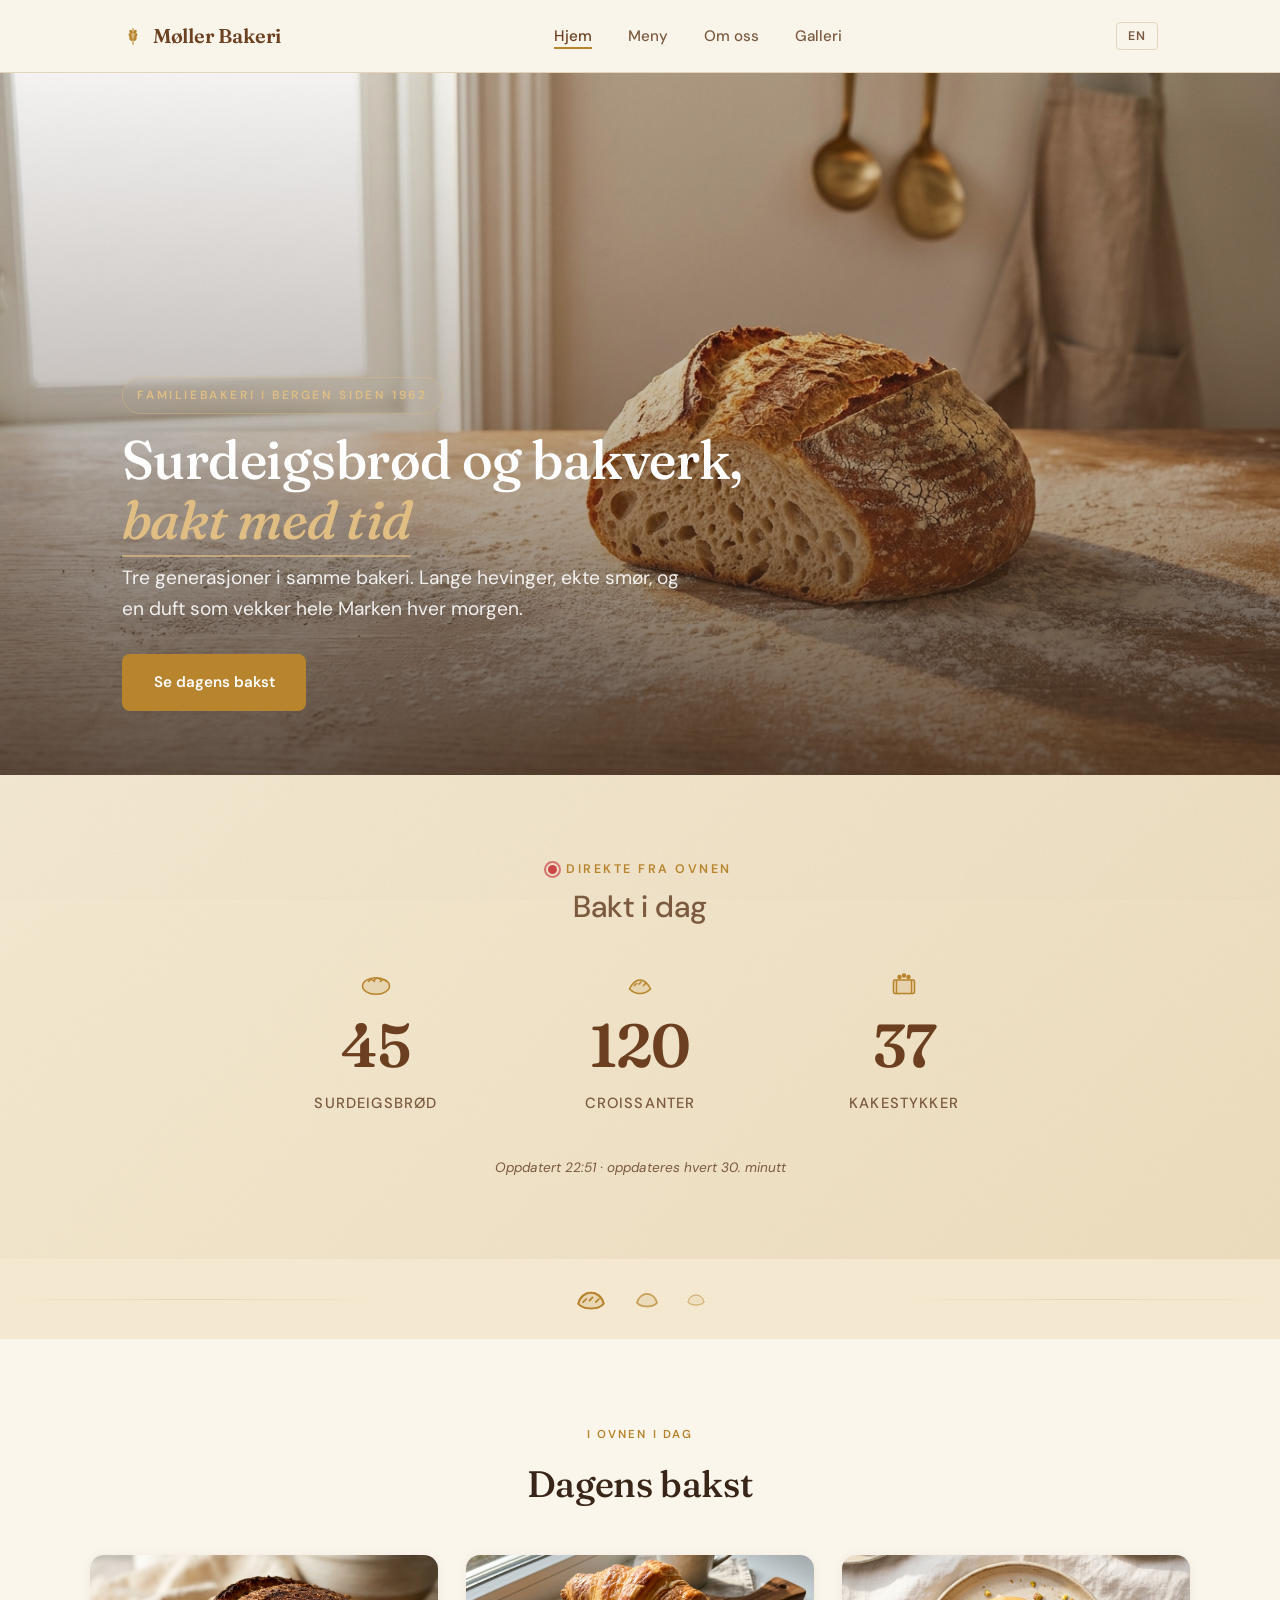
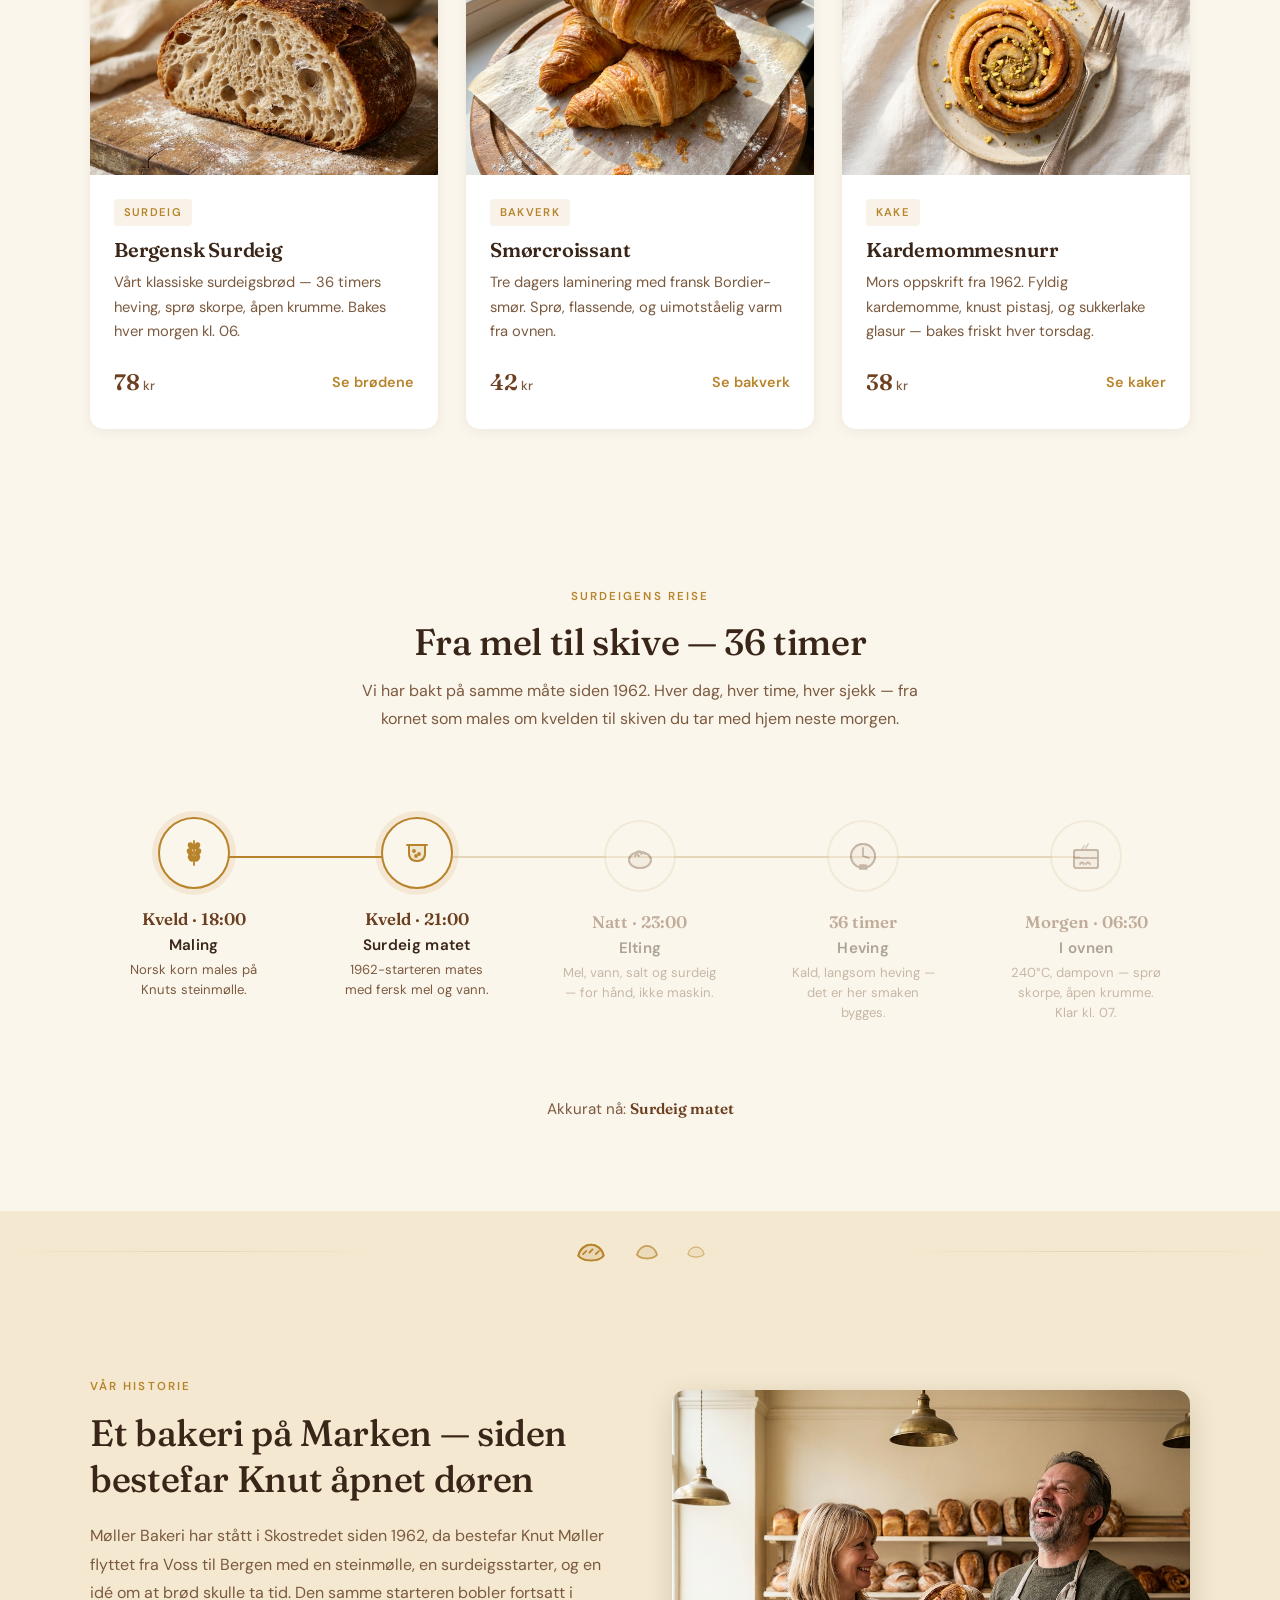
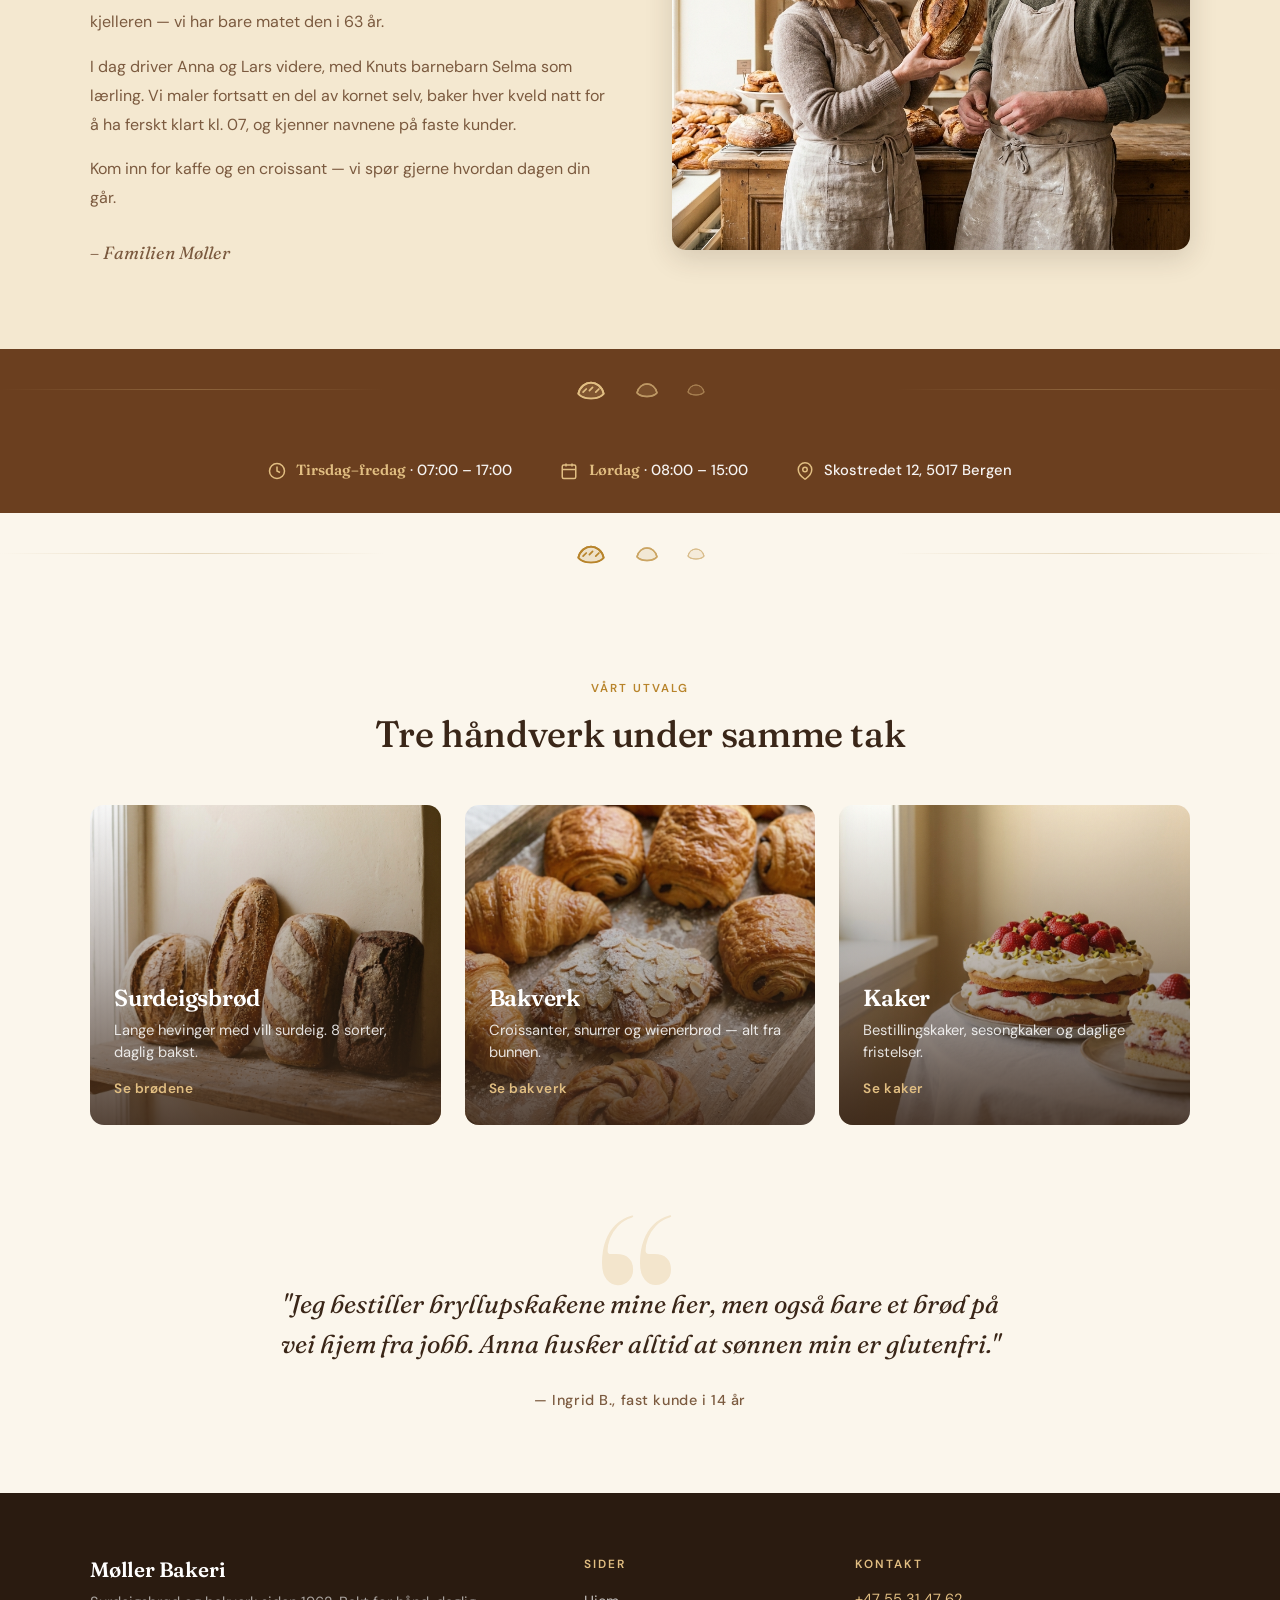
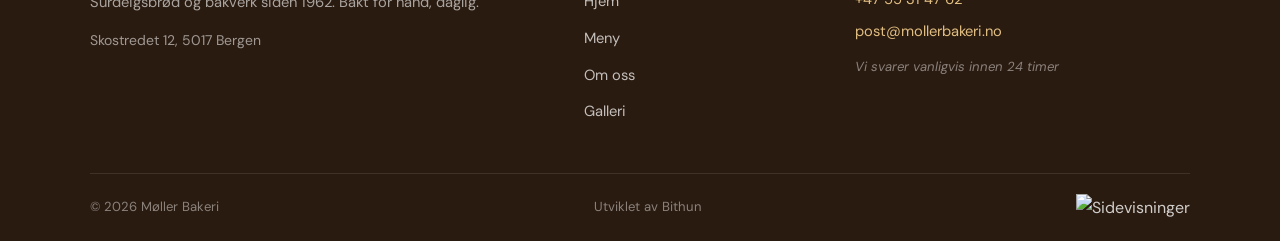
==== commit be324044: "fix(images): reposition hero/gallery crops + remap 11 wrong menu images" ====
--- a/demo-bakeri-premium/index.html
+++ b/demo-bakeri-premium/index.html
@@ -425,7 +425,7 @@
 
         <div class="categories-grid reveal-stagger">
           <a href="menu.html" class="category-card reveal">
-            <img src="assets/images/cat-sourdough.jpg" alt="" data-i18n="cat1.title" loading="lazy" />
+            <img src="assets/images/cat-sourdough.jpg" alt="" data-i18n="cat1.title" loading="lazy" class="focal-lower" />
             <div class="category-card-overlay"></div>
             <div class="category-card-content">
               <h3 data-i18n="cat1.title">Surdeigsbrød</h3>
@@ -445,7 +445,7 @@
           </a>
 
           <a href="menu.html" class="category-card reveal">
-            <img src="assets/images/cat-cake.jpg" alt="" data-i18n="cat3.title" loading="lazy" />
+            <img src="assets/images/cat-cake.jpg" alt="" data-i18n="cat3.title" loading="lazy" class="focal-low" />
             <div class="category-card-overlay"></div>
             <div class="category-card-content">
               <h3 data-i18n="cat3.title">Kaker</h3>
--- a/demo-bakeri-premium/css/style.css
+++ b/demo-bakeri-premium/css/style.css
@@ -1964,5 +1964,111 @@
   .bake-counter .counter-stats { grid-template-columns: 1fr; gap: 2rem; }
   .timeline-track { grid-template-columns: 1fr; gap: 2rem; }
   .croissant-divider { height: 64px; }
-}
-
+  .hero-bg { background-position: 65% 50%; }
+  .hero-video { object-position: 65% 50%; }
+}
+
+/* === PREMIUM MOBILE MENU — 320px floating glass card ===
+   Spec (review round 2): small like the classic dropdown — 320px wide,
+   rounded corners, glass effect. Floats below the nav bar with margin
+   on the right; auto-height (only as tall as its content). Page is
+   visible behind with a soft blur through the card.
+   Closes on outside click / Esc / link click.
+   ----------------------------------------------------------------- */
+@media (max-width: 768px) {
+  .mobile-menu {
+    display: flex !important;
+    position: fixed !important;
+    top: 88px !important;            /* 72px nav + 16px gap */
+    right: 1rem !important;
+    left: auto !important;
+    bottom: auto !important;
+    inset: 88px 1rem auto auto !important;
+    width: 320px !important;
+    max-width: calc(100vw - 2rem) !important;
+    height: auto !important;
+    background: rgba(251, 246, 236, 0.62) !important;
+    -webkit-backdrop-filter: blur(22px) saturate(170%) !important;
+    backdrop-filter: blur(22px) saturate(170%) !important;
+    border: 1px solid rgba(225, 190, 130, 0.4) !important;
+    border-radius: 18px !important;
+    box-shadow: 0 16px 40px rgba(58, 38, 24, 0.18) !important;
+    flex-direction: column !important;
+    justify-content: flex-start !important;
+    align-items: stretch !important;
+    gap: 0 !important;
+    padding: 0.5rem 0 0.75rem !important;
+    overflow: hidden !important;     /* keeps row dividers inside the rounded edge */
+    z-index: 1001 !important;
+    transform: translateY(-8px) scale(0.97) !important;
+    transform-origin: top right !important;
+    opacity: 0 !important;
+    pointer-events: none !important;
+    transition: transform 0.32s cubic-bezier(0.32, 0.72, 0.16, 1),
+                opacity 0.22s ease !important;
+  }
+  .mobile-menu.open {
+    transform: translateY(0) scale(1) !important;
+    opacity: 1 !important;
+    pointer-events: all !important;
+  }
+  .mobile-menu a {
+    font-family: var(--font-body) !important;
+    font-size: 1rem !important;
+    font-weight: 500 !important;
+    color: var(--color-text) !important;
+    padding: 0.85rem 1.4rem !important;
+    border-bottom: 1px solid rgba(225, 190, 130, 0.22) !important;
+    text-align: left !important;
+    transition: background 0.18s ease, color 0.18s ease !important;
+  }
+  .mobile-menu a:last-of-type {
+    border-bottom: none !important;
+  }
+  .mobile-menu a:hover {
+    background: rgba(255, 255, 255, 0.55) !important;
+    color: var(--color-primary) !important;
+  }
+  .mobile-menu .lang-toggle {
+    margin: 0.6rem 1.4rem 0.2rem !important;
+    align-self: flex-start !important;
+    font-size: 0.78rem !important;
+    padding: 0.4rem 0.9rem !important;
+    background: rgba(255, 255, 255, 0.5) !important;
+    border-color: rgba(225, 190, 130, 0.45) !important;
+  }
+  .mobile-menu .lang-toggle:hover {
+    background: rgba(255, 255, 255, 0.75) !important;
+    color: var(--color-primary) !important;
+  }
+}
+
+/* === FACE-FRIENDLY CROPPING ===
+   See classic style.css for rationale — same logic applied here so
+   mobile views of menu items, home cards, and gallery don't clip
+   faces in source photos.
+   ----------------------------------------------------------------- */
+.menu-item-image,
+.bake-card-image,
+.category-card img {
+  object-position: center 50%;
+}
+
+@media (max-width: 768px) {
+  .gallery-item img {
+    aspect-ratio: 4 / 5;
+    object-fit: cover;
+    object-position: center 30%;
+    width: 100%;
+    height: auto;
+  }
+}
+
+/* Per-image focal-point overrides — applied via class when the default
+   50% crop shows too much background for a specific source image.
+   Use !important to beat the multi-selector rules above.           */
+.focal-lower { object-position: center 55% !important; }  /* bread on shelf — push down slightly  */
+.focal-low   { object-position: center 70% !important; }  /* cake on table — push well down       */
+.focal-right { object-position: 65% 40% !important; }     /* hero-bread.jpg — subject on right    */
+.bg-focal-right { background-position: 65% center !important; } /* banner BGs with right subject */
+
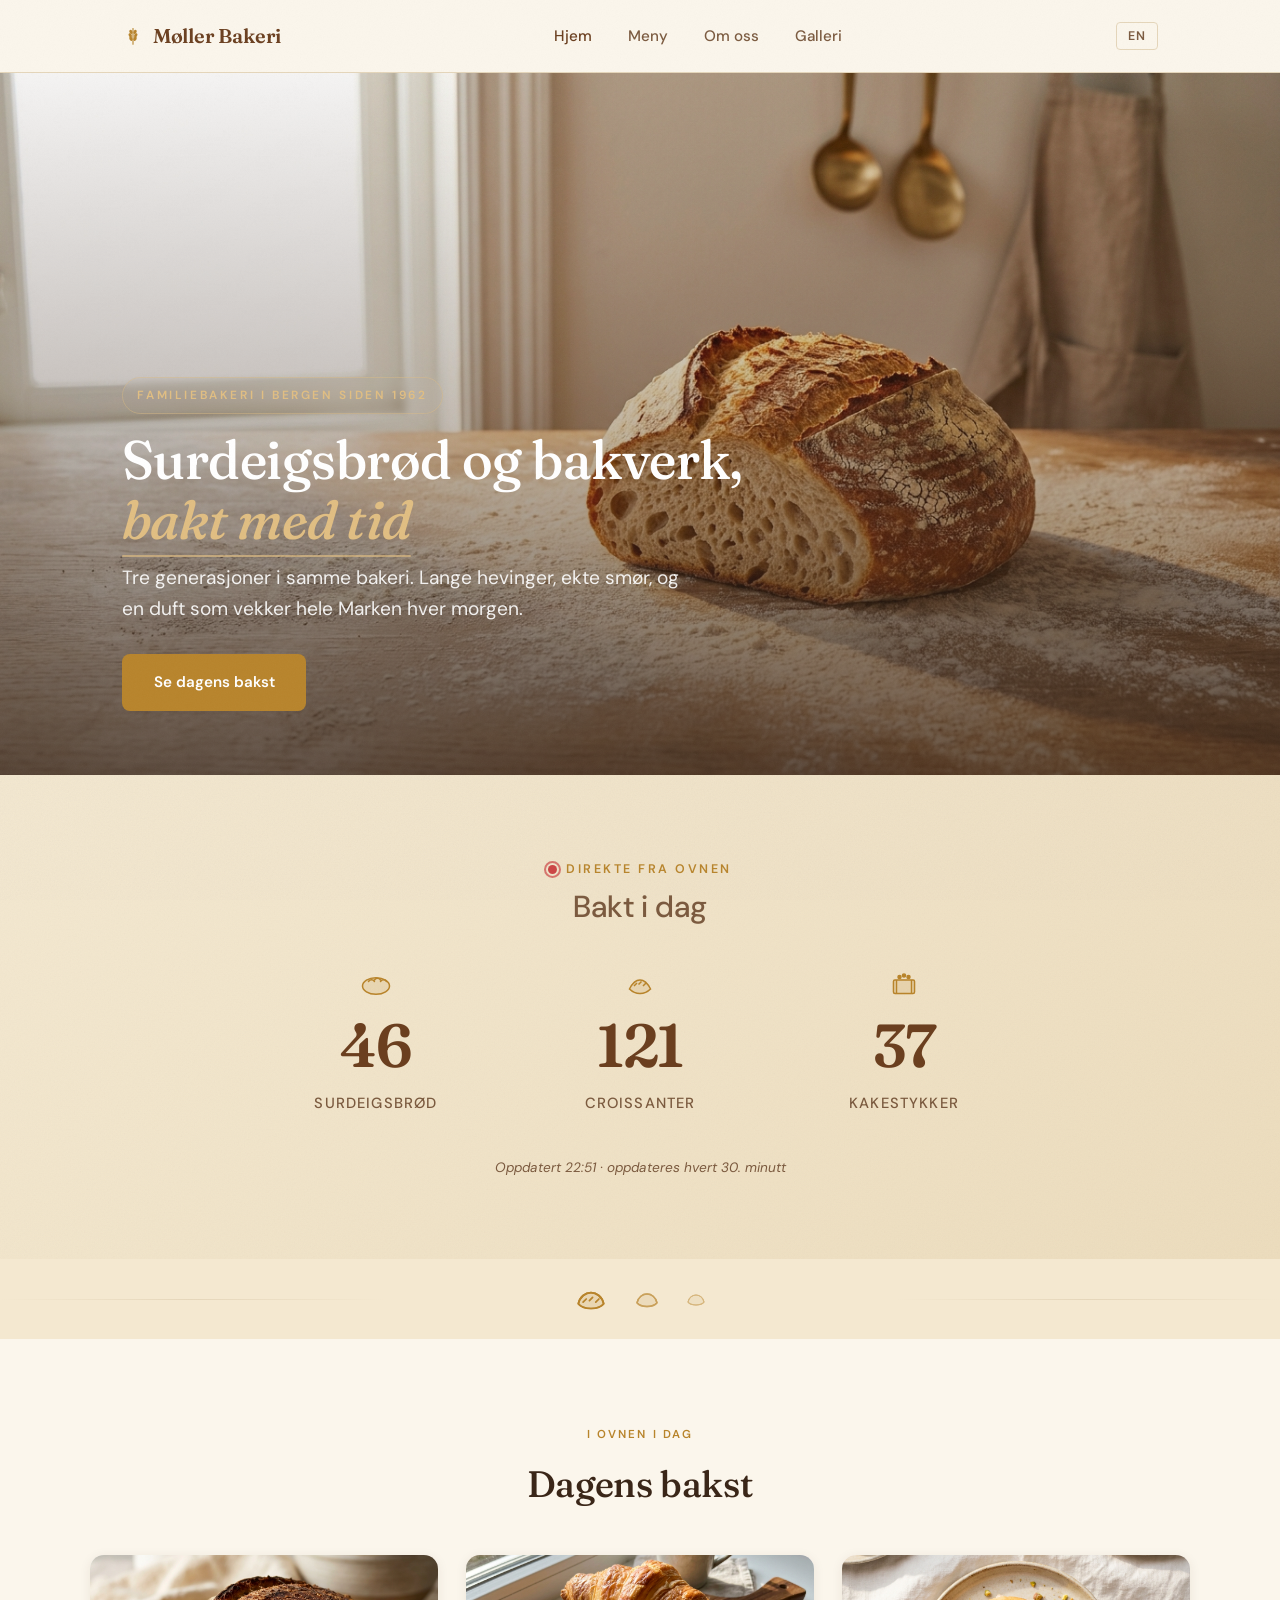
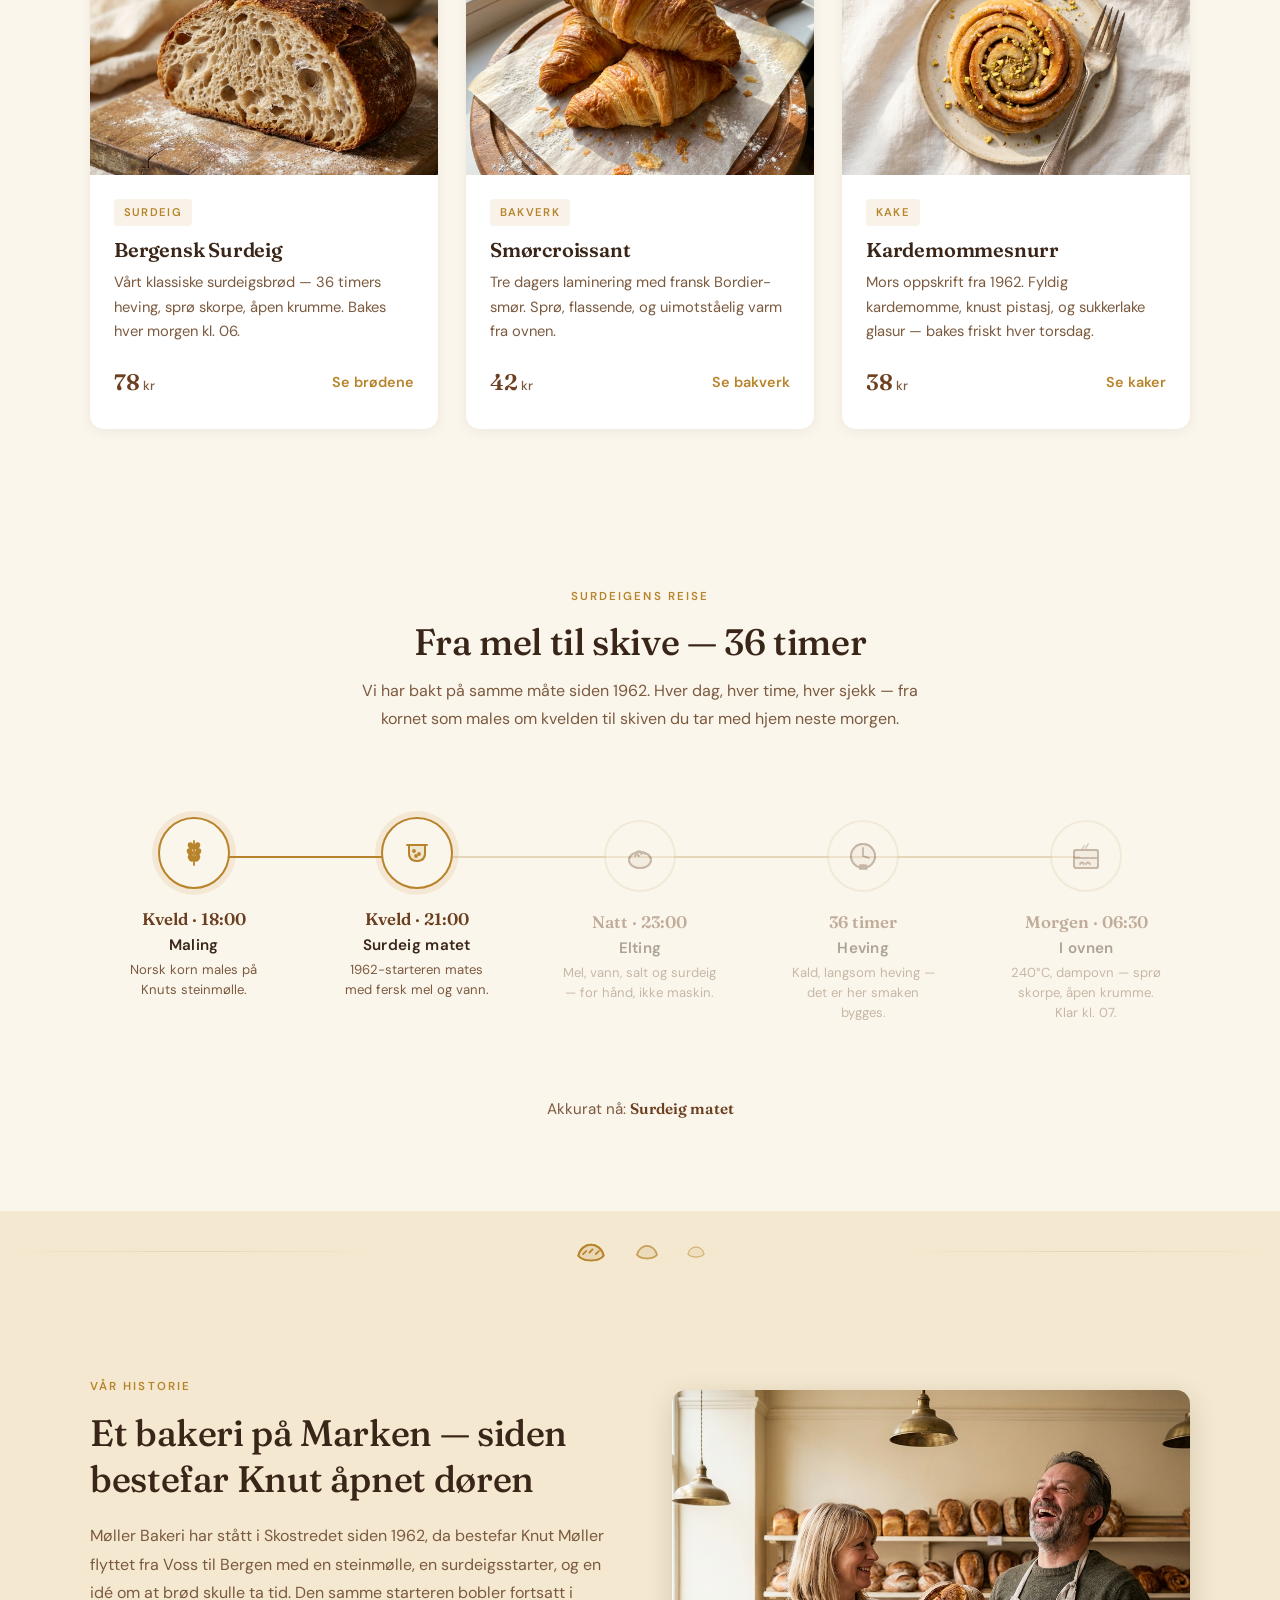
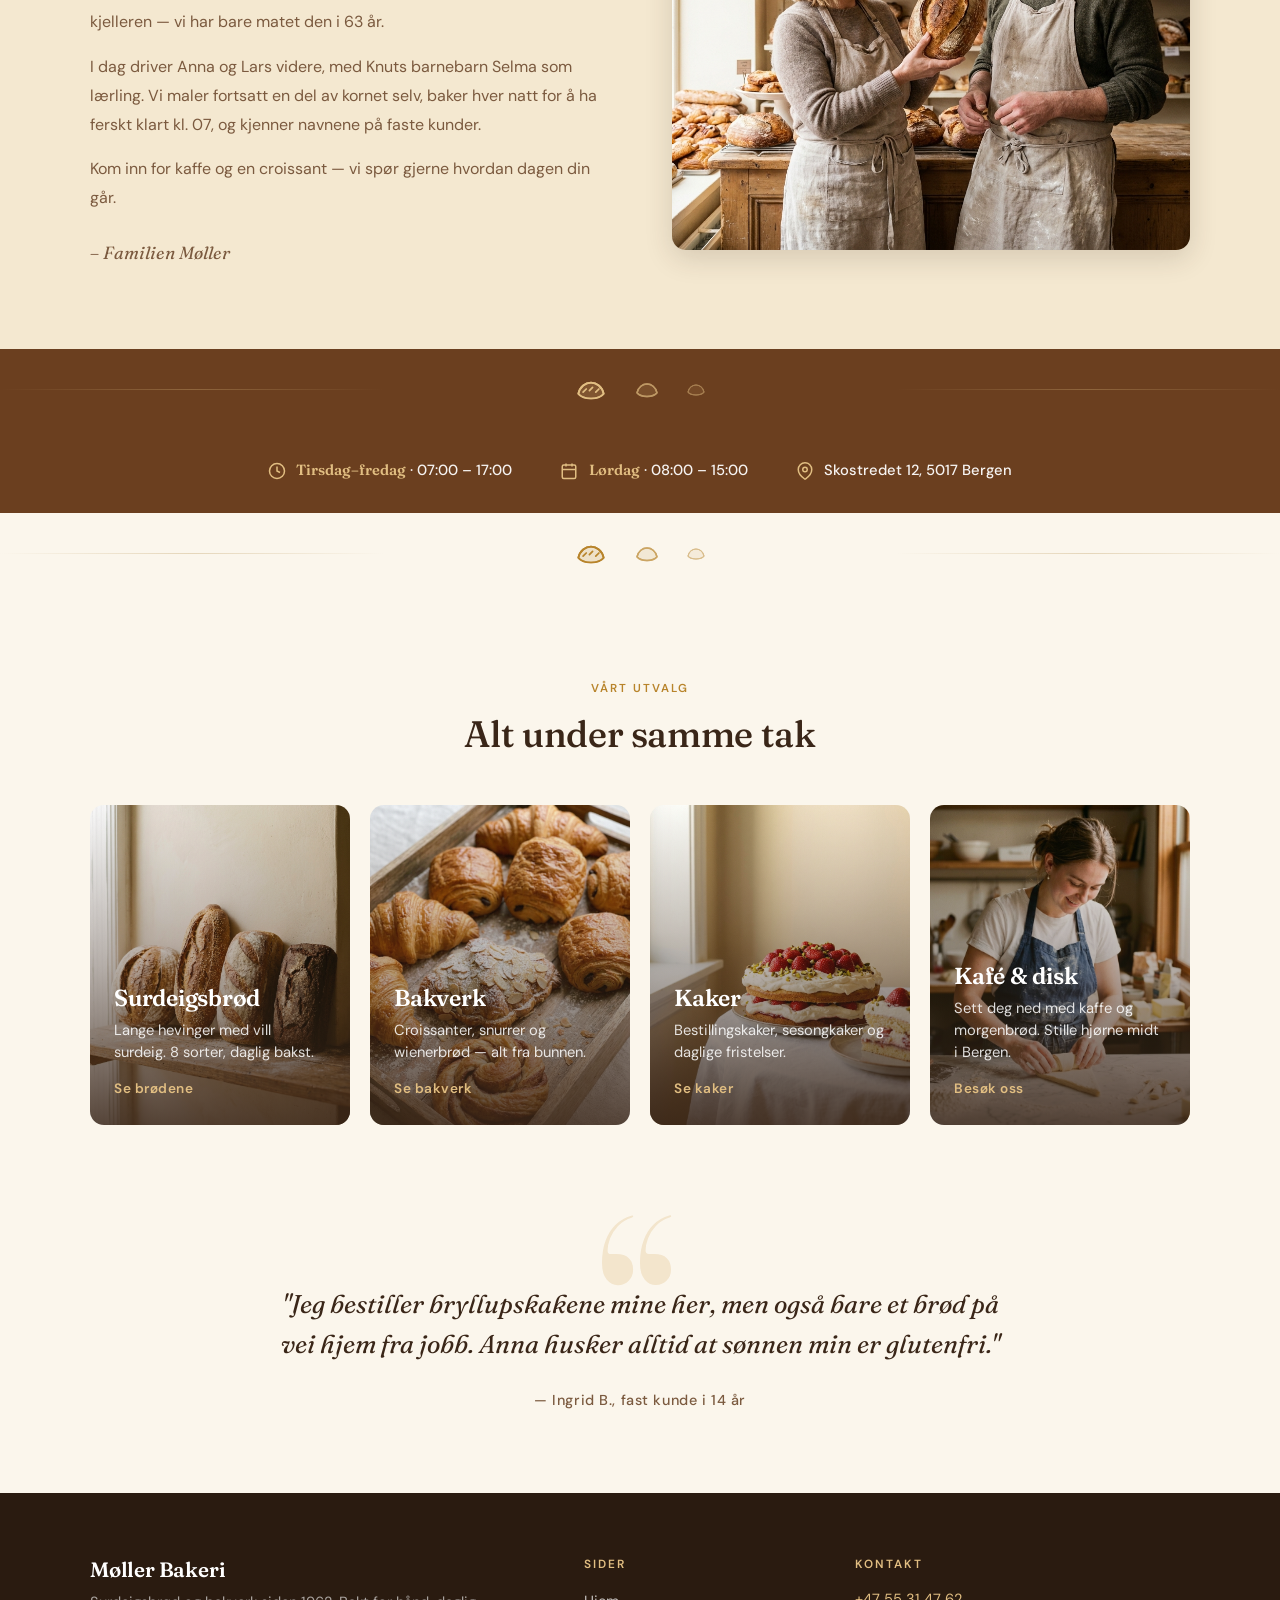
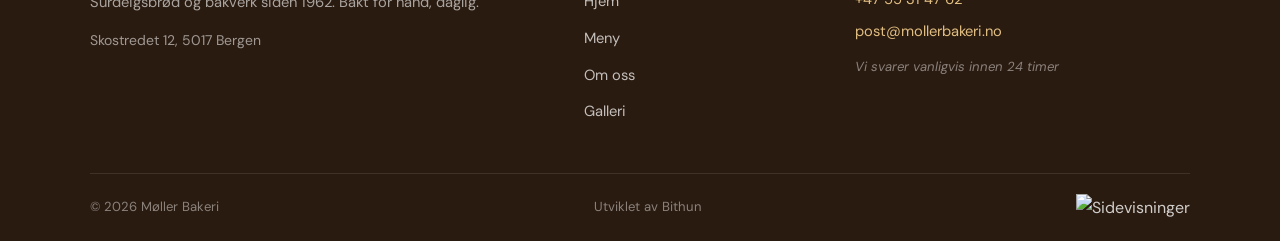
==== commit c2fd7c8f: "feat: review-round-4 — parity, polish, animation pause-on-hover CLASSIC - Restructure gallery into s" ====
--- a/demo-bakeri-premium/index.html
+++ b/demo-bakeri-premium/index.html
@@ -9,7 +9,7 @@
   <meta property="og:type"        content="website" />
   <meta property="og:title"       content="Møller Bakeri — Surdeigsbrød og bakverk i Bergen" />
   <meta property="og:description" content="Familiebakeri i Skostredet, Bergen siden 1962." />
-  <meta property="og:image"       content="https://demo-bakeri-classic.vercel.app/assets/images/hero-bread.jpg" />
+  <meta property="og:image"       content="https://demo-bakeri-premium.vercel.app/assets/images/hero-bread.jpg" />
   <meta name="twitter:card"       content="summary_large_image" />
 
   <link rel="icon" type="image/svg+xml" href="favicon.svg" />
@@ -176,7 +176,7 @@
             <div class="bake-card-body">
               <span class="bake-card-tag" data-i18n="today1.tag">Surdeig</span>
               <h3 data-i18n="today1.title">Bergensk Surdeig</h3>
-              <p data-i18n="today1.text">Vårt klassiske surdeigsbrød — 36 timers heving, sprø skorpe, åpen krumme.</p>
+              <p data-i18n="today1.text">Vårt klassiske surdeigsbrød — 36 timers heving, sprø skorpe, åpen krumme. Bakes hver morgen kl. 06.</p>
               <div class="bake-card-footer">
                 <span class="bake-card-price"><span data-i18n="today1.price">78</span><small data-i18n="today.kr">kr</small></span>
                 <a href="menu.html" class="text-link" data-i18n="cat1.link">Se brødene <span aria-hidden="true">→</span></a>
@@ -189,7 +189,7 @@
             <div class="bake-card-body">
               <span class="bake-card-tag" data-i18n="today2.tag">Bakverk</span>
               <h3 data-i18n="today2.title">Smørcroissant</h3>
-              <p data-i18n="today2.text">Tre dagers laminering med fransk Bordier-smør. Sprø, flassende.</p>
+              <p data-i18n="today2.text">Tre dagers laminering med fransk Bordier-smør. Sprø, flassende, og uimotståelig varm fra ovnen.</p>
               <div class="bake-card-footer">
                 <span class="bake-card-price"><span data-i18n="today2.price">42</span><small data-i18n="today.kr">kr</small></span>
                 <a href="menu.html" class="text-link" data-i18n="cat2.link">Se bakverk <span aria-hidden="true">→</span></a>
@@ -202,7 +202,7 @@
             <div class="bake-card-body">
               <span class="bake-card-tag" data-i18n="today3.tag">Kake</span>
               <h3 data-i18n="today3.title">Kardemommesnurr</h3>
-              <p data-i18n="today3.text">Mors oppskrift fra 1962. Knust pistasj, glasur, kun torsdager.</p>
+              <p data-i18n="today3.text">Mors oppskrift fra 1962. Fyldig kardemomme, knust pistasj, og sukkerlake glasur — bakes friskt hver torsdag.</p>
               <div class="bake-card-footer">
                 <span class="bake-card-price"><span data-i18n="today3.price">38</span><small data-i18n="today.kr">kr</small></span>
                 <a href="menu.html" class="text-link" data-i18n="cat3.link">Se kaker <span aria-hidden="true">→</span></a>
@@ -332,8 +332,8 @@
         <div class="story-home-text reveal">
           <span class="section-label" data-i18n="story.label">Vår historie</span>
           <h2 data-i18n="story.heading">Et bakeri på Marken — siden bestefar Knut åpnet døren</h2>
-          <p data-i18n="story.p1">Møller Bakeri har stått i Skostredet siden 1962, da bestefar Knut Møller flyttet fra Voss til Bergen med en steinmølle, en surdeigsstarter, og en idé om at brød skulle ta tid.</p>
-          <p data-i18n="story.p2">I dag driver Anna og Lars videre, med Knuts barnebarn Selma som lærling. Vi maler fortsatt en del av kornet selv og baker hver natt for å ha ferskt klart kl. 07.</p>
+          <p data-i18n="story.p1">Møller Bakeri har stått i Skostredet siden 1962, da bestefar Knut Møller flyttet fra Voss til Bergen med en steinmølle, en surdeigsstarter, og en idé om at brød skulle ta tid. Den samme starteren bobler fortsatt i kjelleren — vi har bare matet den i 63 år.</p>
+          <p data-i18n="story.p2">I dag driver Anna og Lars videre, med Knuts barnebarn Selma som lærling. Vi maler fortsatt en del av kornet selv, baker hver natt for å ha ferskt klart kl. 07, og kjenner navnene på faste kunder.</p>
           <p data-i18n="story.p3">Kom inn for kaffe og en croissant — vi spør gjerne hvordan dagen din går.</p>
           <p class="story-signoff" data-i18n="story.signoff">– Familien Møller</p>
         </div>
@@ -420,7 +420,7 @@
       <div class="categories-inner">
         <div class="categories-heading reveal">
           <span class="section-label" data-i18n="cat.label">Vårt utvalg</span>
-          <h2 data-i18n="cat.heading">Tre håndverk under samme tak</h2>
+          <h2 data-i18n="cat.heading">Alt under samme tak</h2>
         </div>
 
         <div class="categories-grid reveal-stagger">
@@ -451,6 +451,16 @@
               <h3 data-i18n="cat3.title">Kaker</h3>
               <p data-i18n="cat3.text">Bestillingskaker, sesongkaker og daglige fristelser.</p>
               <span class="category-card-link" data-i18n="cat3.link">Se kaker →</span>
+            </div>
+          </a>
+
+          <a href="about.html" class="category-card reveal">
+            <img src="assets/images/about-photo-2.jpg" alt="" data-i18n="cat4.title" loading="lazy" />
+            <div class="category-card-overlay"></div>
+            <div class="category-card-content">
+              <h3 data-i18n="cat4.title">Kafé & disk</h3>
+              <p data-i18n="cat4.text">Sett deg ned med kaffe og morgenbrød. Stille hjørne midt i Bergen.</p>
+              <span class="category-card-link" data-i18n="cat4.link">Besøk oss →</span>
             </div>
           </a>
         </div>
--- a/demo-bakeri-premium/css/style.css
+++ b/demo-bakeri-premium/css/style.css
@@ -168,26 +168,20 @@
   transition: color var(--transition);
 }
 
-.nav-links a::after {
-  content: '';
-  position: absolute;
-  bottom: 0;
-  left: 0;
-  width: 0;
-  height: 2px;
-  background: var(--color-primary);
-  transition: width var(--transition);
-}
-
-.nav-links a:hover,
-.nav-links a.active {
-  color: var(--color-accent);
-}
-
-.nav-links a:hover::after,
-.nav-links a.active::after {
-  width: 100%;
-}
+.nav-links a::after { display: none; }
+
+.nav-links a {
+  transition: color 0.25s ease, text-shadow 0.25s ease;
+}
+
+.nav-links a.active { color: var(--color-accent); }
+
+/* All four hover tones stay in the warm bakery palette — amber, rust,
+   honey, berry. No cool colours so nothing reads as out-of-place. */
+.nav-links li:nth-child(1) a:hover { color: #B8842B; text-shadow: 0 0 14px rgba(184, 132, 43, 0.55); }
+.nav-links li:nth-child(2) a:hover { color: #C8704F; text-shadow: 0 0 14px rgba(200, 112, 79, 0.55); }
+.nav-links li:nth-child(3) a:hover { color: #D4A24A; text-shadow: 0 0 14px rgba(212, 162, 74, 0.55); }
+.nav-links li:nth-child(4) a:hover { color: #A8454F; text-shadow: 0 0 14px rgba(168, 69, 79, 0.55); }
 
 .nav-right {
   display: flex;
@@ -488,14 +482,13 @@
   border-radius: var(--radius-card);
   overflow: hidden;
   box-shadow: var(--shadow-card);
-  transition: box-shadow var(--transition), transform var(--transition);
+  transition: box-shadow var(--transition);
   display: flex;
   flex-direction: column;
 }
 
 .bake-card:hover {
   box-shadow: var(--shadow-card-hover);
-  transform: translateY(-4px);
 }
 
 .bake-card-image {
@@ -713,8 +706,8 @@
 
 .categories-grid {
   display: grid;
-  grid-template-columns: repeat(3, 1fr);
-  gap: 1.5rem;
+  grid-template-columns: repeat(4, 1fr);
+  gap: 1.25rem;
 }
 
 .category-card {
@@ -723,10 +716,9 @@
   overflow: hidden;
   height: 320px;
   cursor: pointer;
-  transition: transform var(--transition);
-}
-
-.category-card:hover { transform: translateY(-4px); }
+}
+
+.category-card:hover { box-shadow: var(--shadow-card-hover); }
 
 .category-card img {
   width: 100%;
@@ -1250,7 +1242,7 @@
 .photo-grid {
   display: grid;
   grid-template-columns: 3fr 2fr;
-  grid-template-rows: auto auto;
+  grid-template-rows: 230px 230px 540px;
   gap: 1rem;
 }
 
@@ -1258,21 +1250,29 @@
   overflow: hidden;
   border-radius: var(--radius-card);
   box-shadow: var(--shadow-card);
+  background: var(--color-bg-alt);
 }
 
 .photo-grid-item img {
   width: 100%;
   height: 100%;
   object-fit: cover;
+  object-position: center 28%;       /* keep heads/faces in frame */
   transition: transform 0.5s ease;
 }
 
 .photo-grid-item:hover img { transform: scale(1.04); }
 
-.photo-grid-item.large { grid-row: 1 / 2; height: 360px; }
-.photo-grid-item.small-top,
-.photo-grid-item.small-bottom { height: 172px; }
-.photo-grid-item.wide { grid-column: 1 / -1; height: 280px; }
+.photo-grid-item.large        { grid-column: 1; grid-row: 1 / 3; }
+.photo-grid-item.small-top    { grid-column: 2; grid-row: 1; }
+.photo-grid-item.small-bottom { grid-column: 2; grid-row: 2; }
+.photo-grid-item.small-bottom img { object-position: center 50%; }   /* mill gear — center fine */
+.photo-grid-item.wide         { grid-column: 1 / -1; grid-row: 3; }
+.photo-grid-item.wide img     {
+  object-fit: contain;             /* show full storefront, no crop */
+  background: var(--color-bg-alt);
+  object-position: center;
+}
 
 .bakers-section {
   padding: 5rem 2rem;
@@ -1401,25 +1401,30 @@
   width: 100%;
   display: block;
   border-radius: 10px;
-  transition: transform 0.4s ease, filter 0.4s ease;
-}
-
-.gallery-item:hover img {
+  filter: grayscale(100%);
+  transition: filter 0.6s ease, transform 0.5s ease;
+}
+
+.gallery-item:hover img,
+.gallery-item.active img {
+  filter: grayscale(0%);
   transform: scale(1.04);
-  filter: saturate(1.06);
 }
 
 .gallery-item::after {
   content: '';
   position: absolute;
   inset: 0;
-  background: rgba(58, 38, 24, 0);
+  border: 2px solid transparent;
   border-radius: 10px;
-  transition: background 0.3s ease;
+  transition: border-color 0.4s ease;
   pointer-events: none;
 }
 
-.gallery-item:hover::after { background: rgba(58, 38, 24, 0.12); }
+.gallery-item:hover::after,
+.gallery-item.active::after {
+  border-color: var(--color-accent-light);
+}
 
 /* Lightbox */
 .lightbox {
@@ -1553,7 +1558,7 @@
   .footer-inner { grid-template-columns: 1fr; gap: 2rem; }
   .footer-bottom { flex-direction: column; gap: 0.5rem; text-align: center; }
 
-  .photo-grid { grid-template-columns: 1fr; }
+  .photo-grid { grid-template-columns: 1fr; grid-template-rows: auto; }
   .photo-grid-item.large,
   .photo-grid-item.small-top,
   .photo-grid-item.small-bottom,
@@ -2067,8 +2072,167 @@
 /* Per-image focal-point overrides — applied via class when the default
    50% crop shows too much background for a specific source image.
    Use !important to beat the multi-selector rules above.           */
+.focal-upper { object-position: center 10% !important; }  /* croissant top — pull crop upward     */
 .focal-lower { object-position: center 55% !important; }  /* bread on shelf — push down slightly  */
 .focal-low   { object-position: center 70% !important; }  /* cake on table — push well down       */
 .focal-right { object-position: 65% 40% !important; }     /* hero-bread.jpg — subject on right    */
 .bg-focal-right { background-position: 65% center !important; } /* banner BGs with right subject */
 
+/* === CARD FLOAT ANIMATION ===
+   Cards bob gently and independently — different durations + delays prevent sync.
+   Positive delays let the reveal-in transition finish first (reveal = 0.6s). */
+@keyframes card-float {
+  0%,  100% { transform: translateY(0px); }
+  45%        { transform: translateY(-8px); }
+  72%        { transform: translateY(-3px); }
+}
+
+/* Floating — Dagens bakst */
+.bake-card:nth-child(1) { animation: card-float 4.2s ease-in-out 0.9s infinite; }
+.bake-card:nth-child(2) { animation: card-float 5.1s ease-in-out 1.0s infinite; }
+.bake-card:nth-child(3) { animation: card-float 3.8s ease-in-out 1.1s infinite; }
+
+/* Pause-on-hover for Dagens bakst — same pattern as menu cards.
+   Placed AFTER the :nth-child rules so the cascade wins. */
+.bake-card:hover {
+  animation-play-state: paused !important;
+  box-shadow: 0 0 0 2px rgba(184, 132, 43, 0.50),
+              0 0 38px rgba(225, 190, 130, 0.50),
+              0 14px 38px rgba(184, 132, 43, 0.22);
+  z-index: 2;
+  position: relative;
+}
+
+/* Floating — Vårt utvalg (4 cards) */
+.categories-grid .category-card:nth-child(1) { animation: card-float 4.7s ease-in-out 1.2s infinite; }
+.categories-grid .category-card:nth-child(2) { animation: card-float 5.5s ease-in-out 1.4s infinite; }
+.categories-grid .category-card:nth-child(3) { animation: card-float 4.1s ease-in-out 1.6s infinite; }
+.categories-grid .category-card:nth-child(4) { animation: card-float 5.0s ease-in-out 1.8s infinite; }
+
+/* Pause-on-hover for Vårt utvalg — same pattern. The back-side ring
+   sits outside the card's overflow:hidden because box-shadow paints
+   on the outer box, not inner content. */
+.categories-grid .category-card:hover {
+  animation-play-state: paused !important;
+  box-shadow: 0 0 0 2px rgba(184, 132, 43, 0.50),
+              0 0 38px rgba(225, 190, 130, 0.50),
+              0 14px 38px rgba(184, 132, 43, 0.22);
+  z-index: 2;
+}
+
+/* === MENU CARDS — float by default, pause + back-side glow on hover ===
+   Inspired by rameezscripts.com: hovered card stops floating and shows a
+   bright ring behind it; neighbours keep bobbing. 18 items, 6-pattern
+   cycle keeps neighbours out of sync.
+   Source order matters here: the :nth-child shorthand below would reset
+   animation-play-state to running, so the :hover override is placed AFTER
+   the per-card animations to win the cascade. */
+.menu-grid .menu-item {
+  border: 1px solid var(--color-border);
+  transition: border-color 0.3s ease, box-shadow 0.3s ease;
+  position: relative;
+}
+
+.menu-grid .menu-item:nth-child(6n+1) { animation: card-float 4.6s ease-in-out 0.8s infinite; }
+.menu-grid .menu-item:nth-child(6n+2) { animation: card-float 5.3s ease-in-out 1.0s infinite; }
+.menu-grid .menu-item:nth-child(6n+3) { animation: card-float 4.1s ease-in-out 1.2s infinite; }
+.menu-grid .menu-item:nth-child(6n+4) { animation: card-float 5.7s ease-in-out 1.4s infinite; }
+.menu-grid .menu-item:nth-child(6n+5) { animation: card-float 4.4s ease-in-out 1.6s infinite; }
+.menu-grid .menu-item:nth-child(6n+6) { animation: card-float 5.0s ease-in-out 1.8s infinite; }
+
+.menu-grid .menu-item:hover {
+  animation-play-state: paused !important;
+  border-color: var(--color-accent-light);
+  box-shadow: 0 0 0 2px rgba(184, 132, 43, 0.50),
+              0 0 38px rgba(225, 190, 130, 0.50),
+              0 14px 38px rgba(184, 132, 43, 0.22);
+  z-index: 2;
+}
+
+/* === TIMELINE ICONS — bob independently of active-step ring pulse === */
+@keyframes step-icon-float {
+  0%, 100% { transform: translateY(0); }
+  50%      { transform: translateY(-6px); }
+}
+
+.timeline-step:nth-child(1) .timeline-step-icon { animation: step-icon-float 4.2s ease-in-out 0.2s infinite; }
+.timeline-step:nth-child(2) .timeline-step-icon { animation: step-icon-float 4.8s ease-in-out 0.5s infinite; }
+.timeline-step:nth-child(3) .timeline-step-icon { animation: step-icon-float 4.0s ease-in-out 0.8s infinite; }
+.timeline-step:nth-child(4) .timeline-step-icon { animation: step-icon-float 5.2s ease-in-out 1.1s infinite; }
+.timeline-step:nth-child(5) .timeline-step-icon { animation: step-icon-float 4.4s ease-in-out 1.4s infinite; }
+
+/* === GALLERY 3-COLUMN PARALLAX ===
+   Replaces CSS multi-column with explicit flex columns so each can drift
+   in opposite directions for a soft parallax effect. */
+.gallery-grid {
+  columns: unset;
+  column-gap: unset;
+  display: flex;
+  gap: 12px;
+  align-items: flex-start;
+}
+.gallery-col {
+  flex: 1;
+  min-width: 0;
+  display: flex;
+  flex-direction: column;
+  gap: 12px;
+  will-change: transform;
+}
+.gallery-col:nth-child(1) { animation: gallery-drift-down 9s ease-in-out infinite; }
+.gallery-col:nth-child(2) { animation: gallery-drift-up   9s ease-in-out 0.4s infinite; }
+.gallery-col:nth-child(3) { animation: gallery-drift-down 9s ease-in-out 0.8s infinite; }
+
+@keyframes gallery-drift-down {
+  0%, 100% { transform: translateY(-10px); }
+  50%      { transform: translateY(10px); }
+}
+@keyframes gallery-drift-up {
+  0%, 100% { transform: translateY(10px); }
+  50%      { transform: translateY(-10px); }
+}
+
+@media (max-width: 768px) {
+  .gallery-grid { flex-direction: column; gap: 10px; }
+  .gallery-col  { animation: none !important; }
+}
+
+/* === MOBILE MENU — smaller, glassier override ===
+   Overrides the earlier 320px premium glass card. Per spec: more compact,
+   less white space, stronger backdrop blur for a real "liquid glass" feel. */
+@media (max-width: 768px) {
+  .mobile-menu {
+    width: 240px !important;
+    max-width: calc(100vw - 1.5rem) !important;
+    top: 80px !important;
+    inset: 80px 0.85rem auto auto !important;
+    background: rgba(251, 246, 236, 0.40) !important;
+    -webkit-backdrop-filter: blur(30px) saturate(180%) !important;
+    backdrop-filter: blur(30px) saturate(180%) !important;
+    border: 1px solid rgba(255, 255, 255, 0.45) !important;
+    border-radius: 16px !important;
+    box-shadow: 0 14px 36px rgba(58, 38, 24, 0.18),
+                inset 0 1px 0 rgba(255, 255, 255, 0.55) !important;
+    padding: 0.35rem 0 0.55rem !important;
+  }
+  .mobile-menu a {
+    font-size: 0.92rem !important;
+    padding: 0.62rem 1.1rem !important;
+    border-bottom: 1px solid rgba(225, 190, 130, 0.20) !important;
+  }
+  .mobile-menu .lang-toggle {
+    margin: 0.5rem 1.1rem 0.15rem !important;
+    font-size: 0.72rem !important;
+    padding: 0.32rem 0.75rem !important;
+    background: rgba(255, 255, 255, 0.35) !important;
+  }
+}
+
+@media (prefers-reduced-motion: reduce) {
+  .bake-card,
+  .category-card,
+  .menu-grid .menu-item,
+  .timeline-step .timeline-step-icon,
+  .gallery-col { animation: none !important; }
+}
+
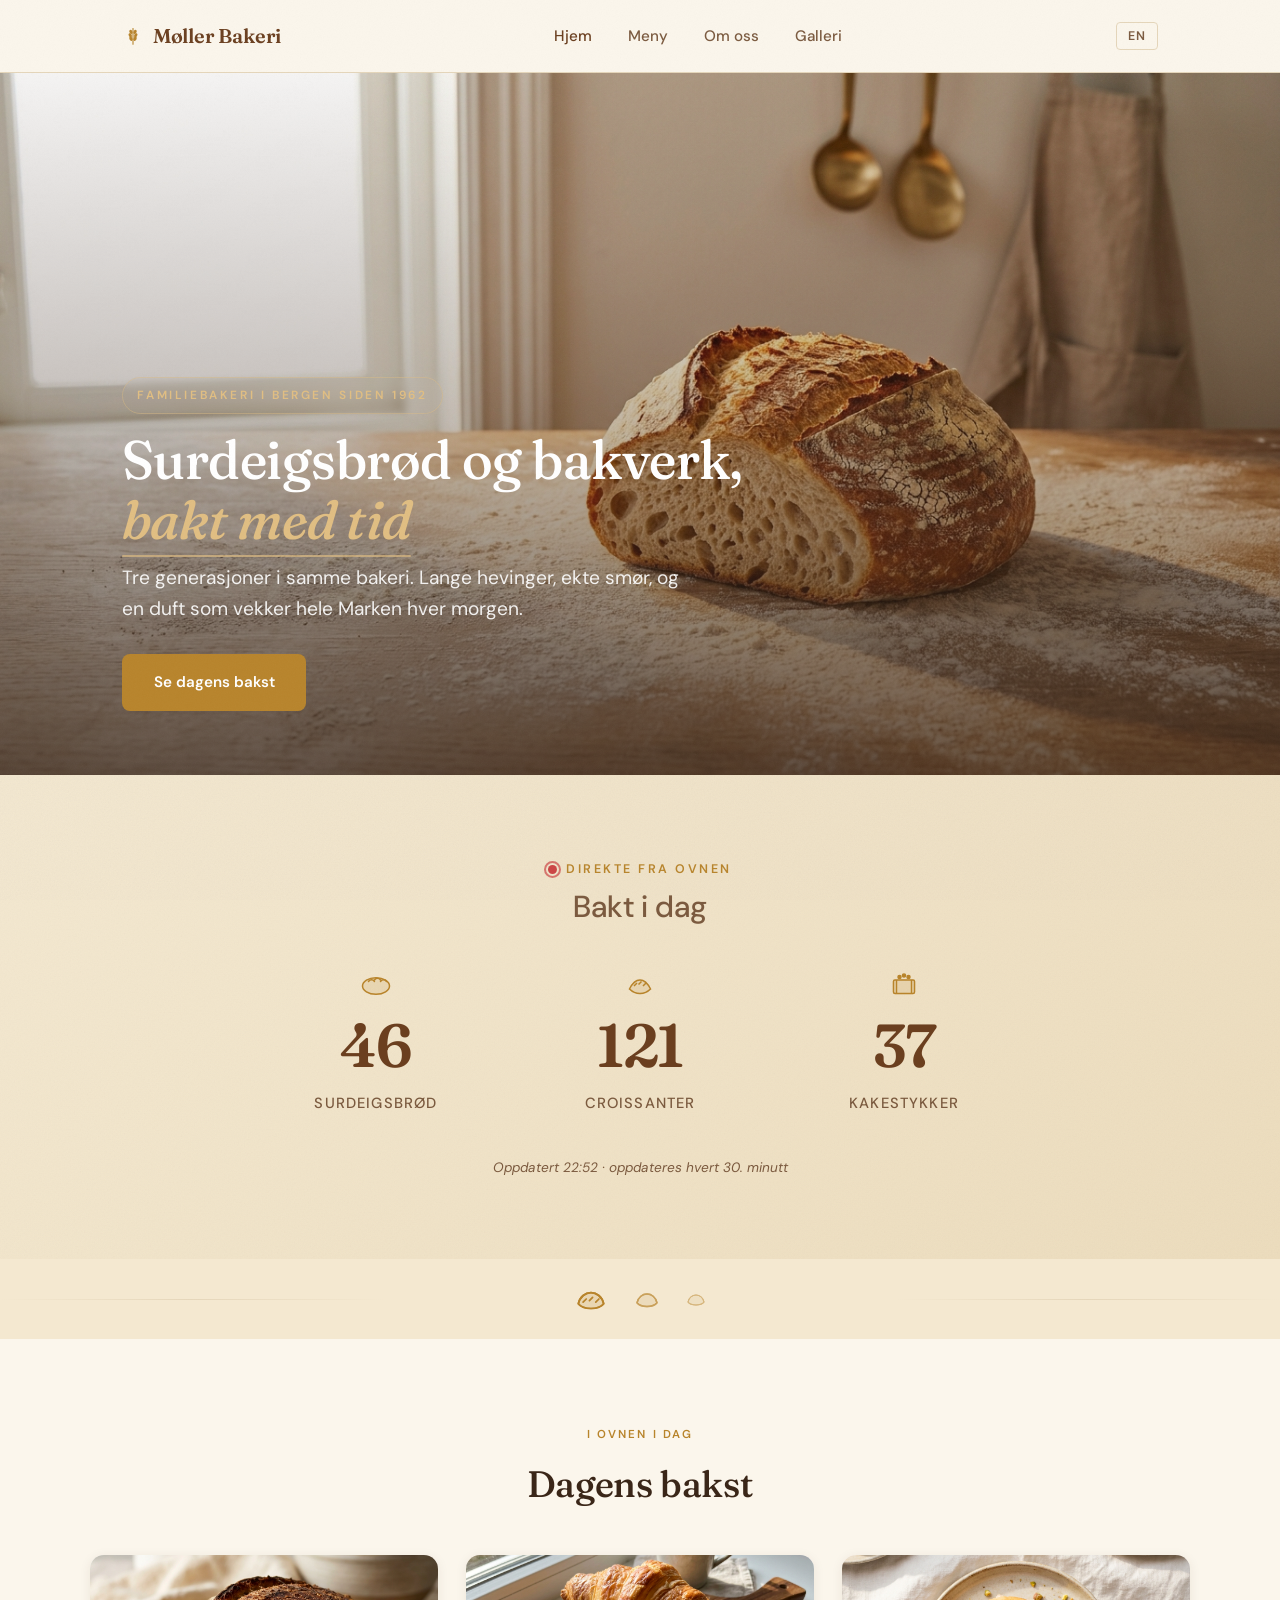
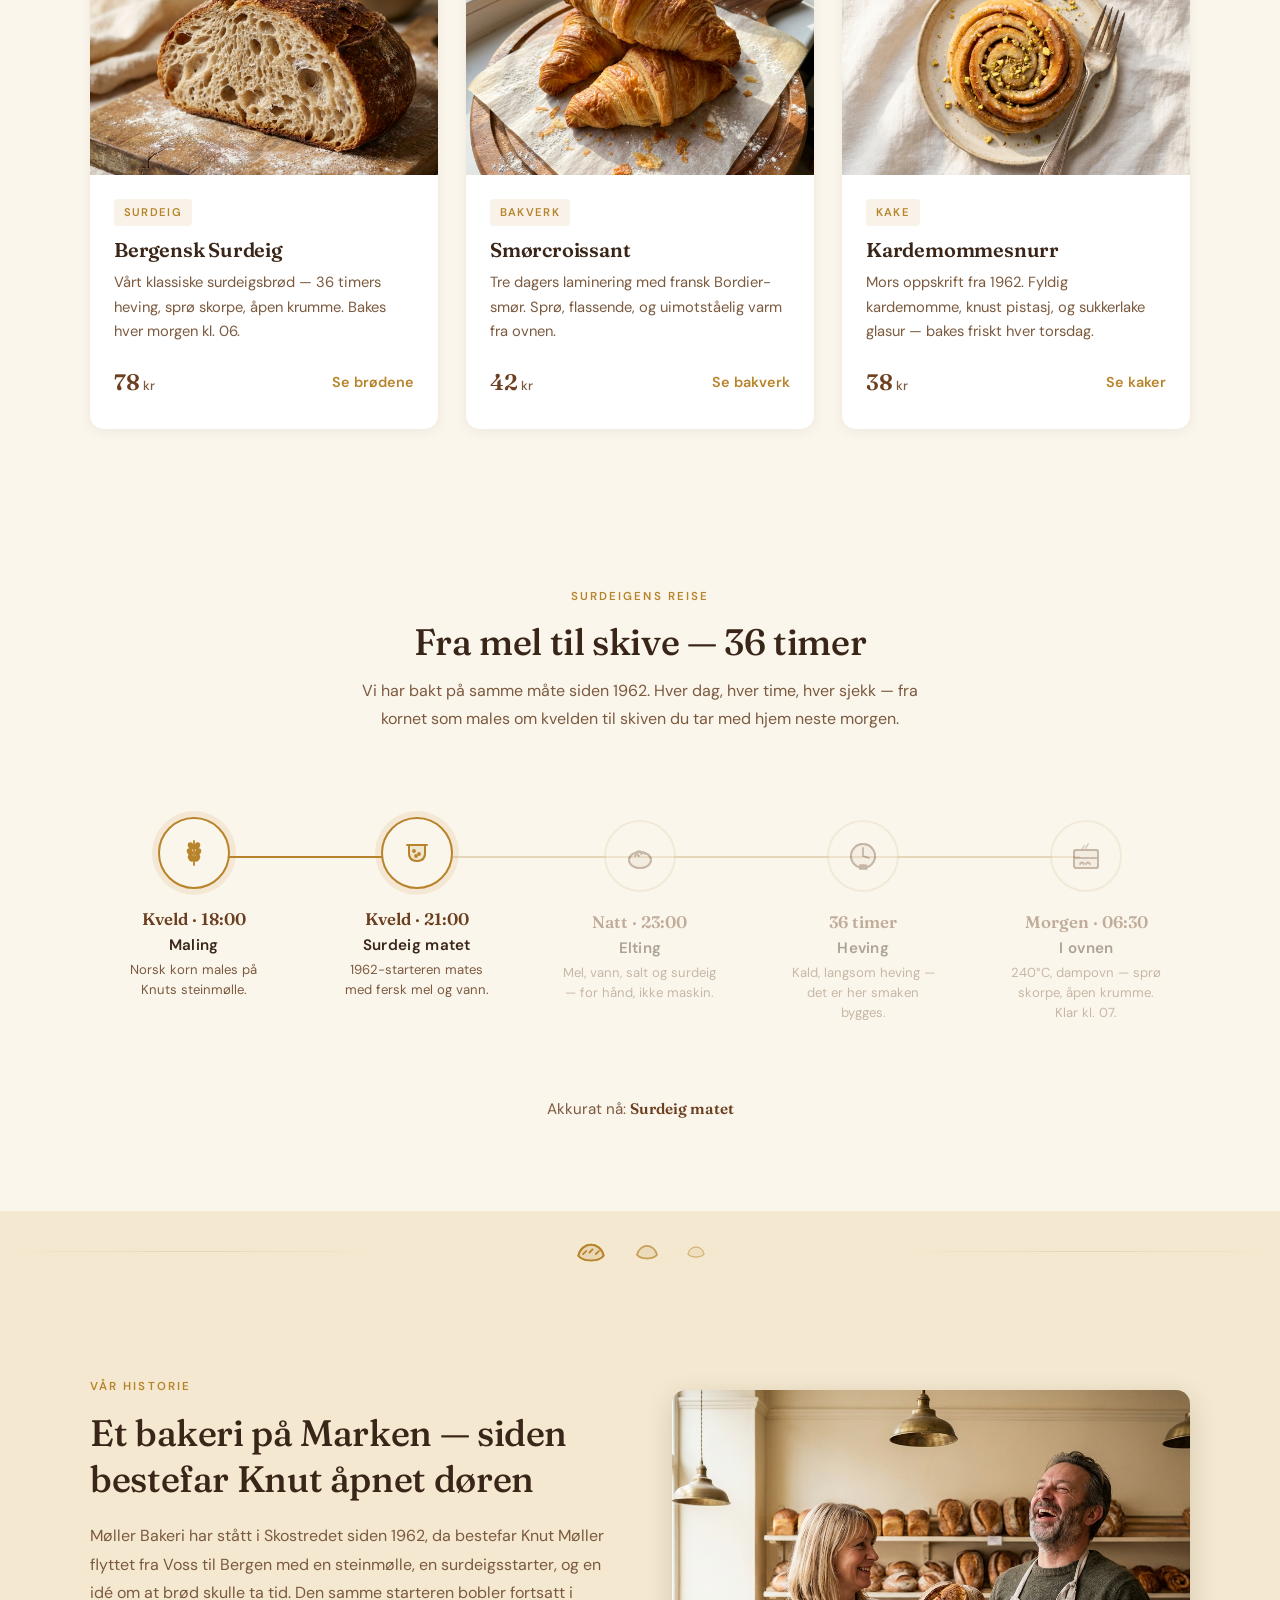
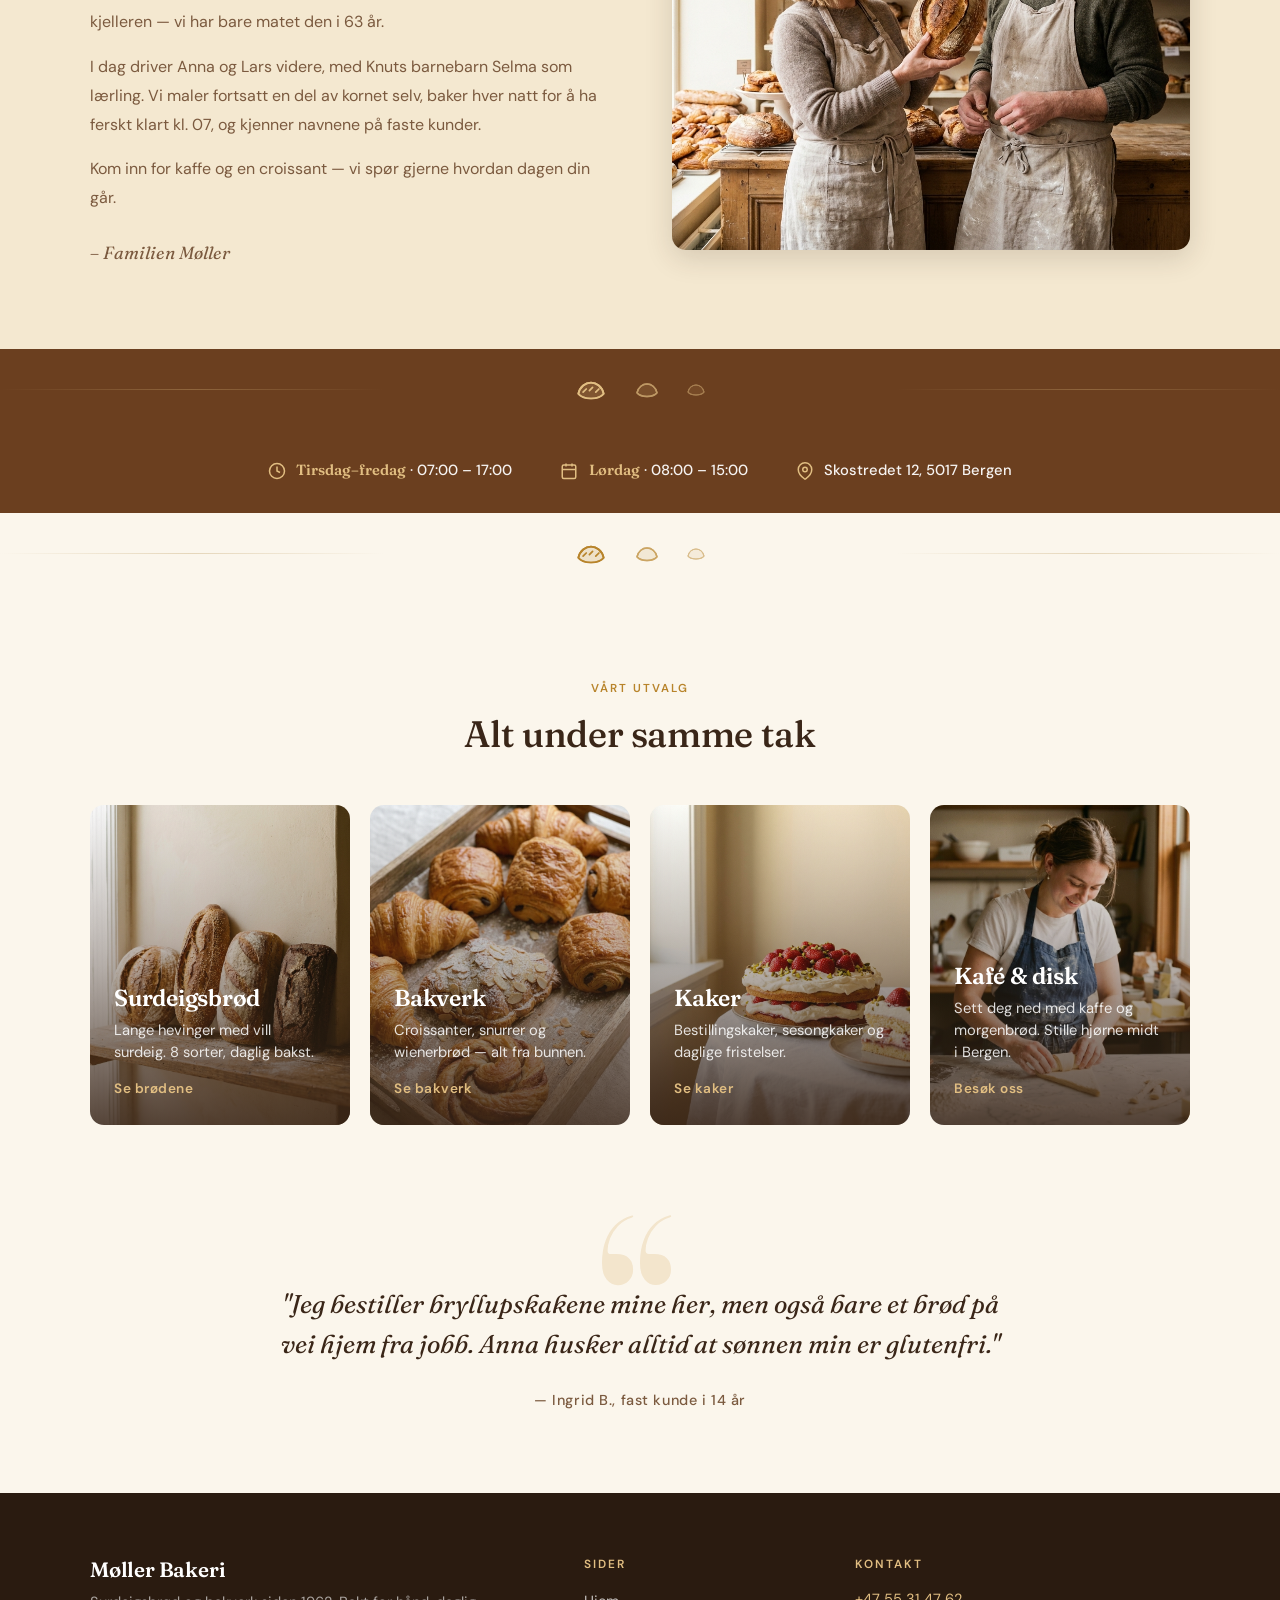
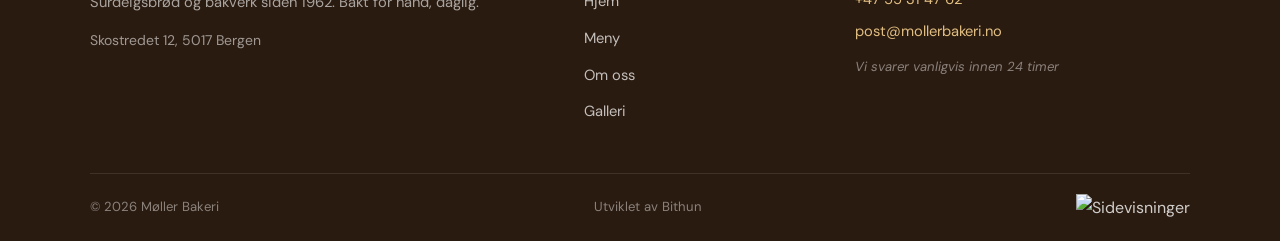
==== commit d4109819: "chore(deploy): vercel.json, robots, sitemap; canonical og:image URLs - og:image + og:url now point a" ====
--- a/demo-bakeri-premium/index.html
+++ b/demo-bakeri-premium/index.html
@@ -9,7 +9,8 @@
   <meta property="og:type"        content="website" />
   <meta property="og:title"       content="Møller Bakeri — Surdeigsbrød og bakverk i Bergen" />
   <meta property="og:description" content="Familiebakeri i Skostredet, Bergen siden 1962." />
-  <meta property="og:image"       content="https://demo-bakeri-premium.vercel.app/assets/images/hero-bread.jpg" />
+  <meta property="og:url"         content="https://demo-bakeri-premium.ibithun.com/" />
+  <meta property="og:image"       content="https://demo-bakeri-premium.ibithun.com/assets/images/hero-bread.jpg" />
   <meta name="twitter:card"       content="summary_large_image" />
 
   <link rel="icon" type="image/svg+xml" href="favicon.svg" />
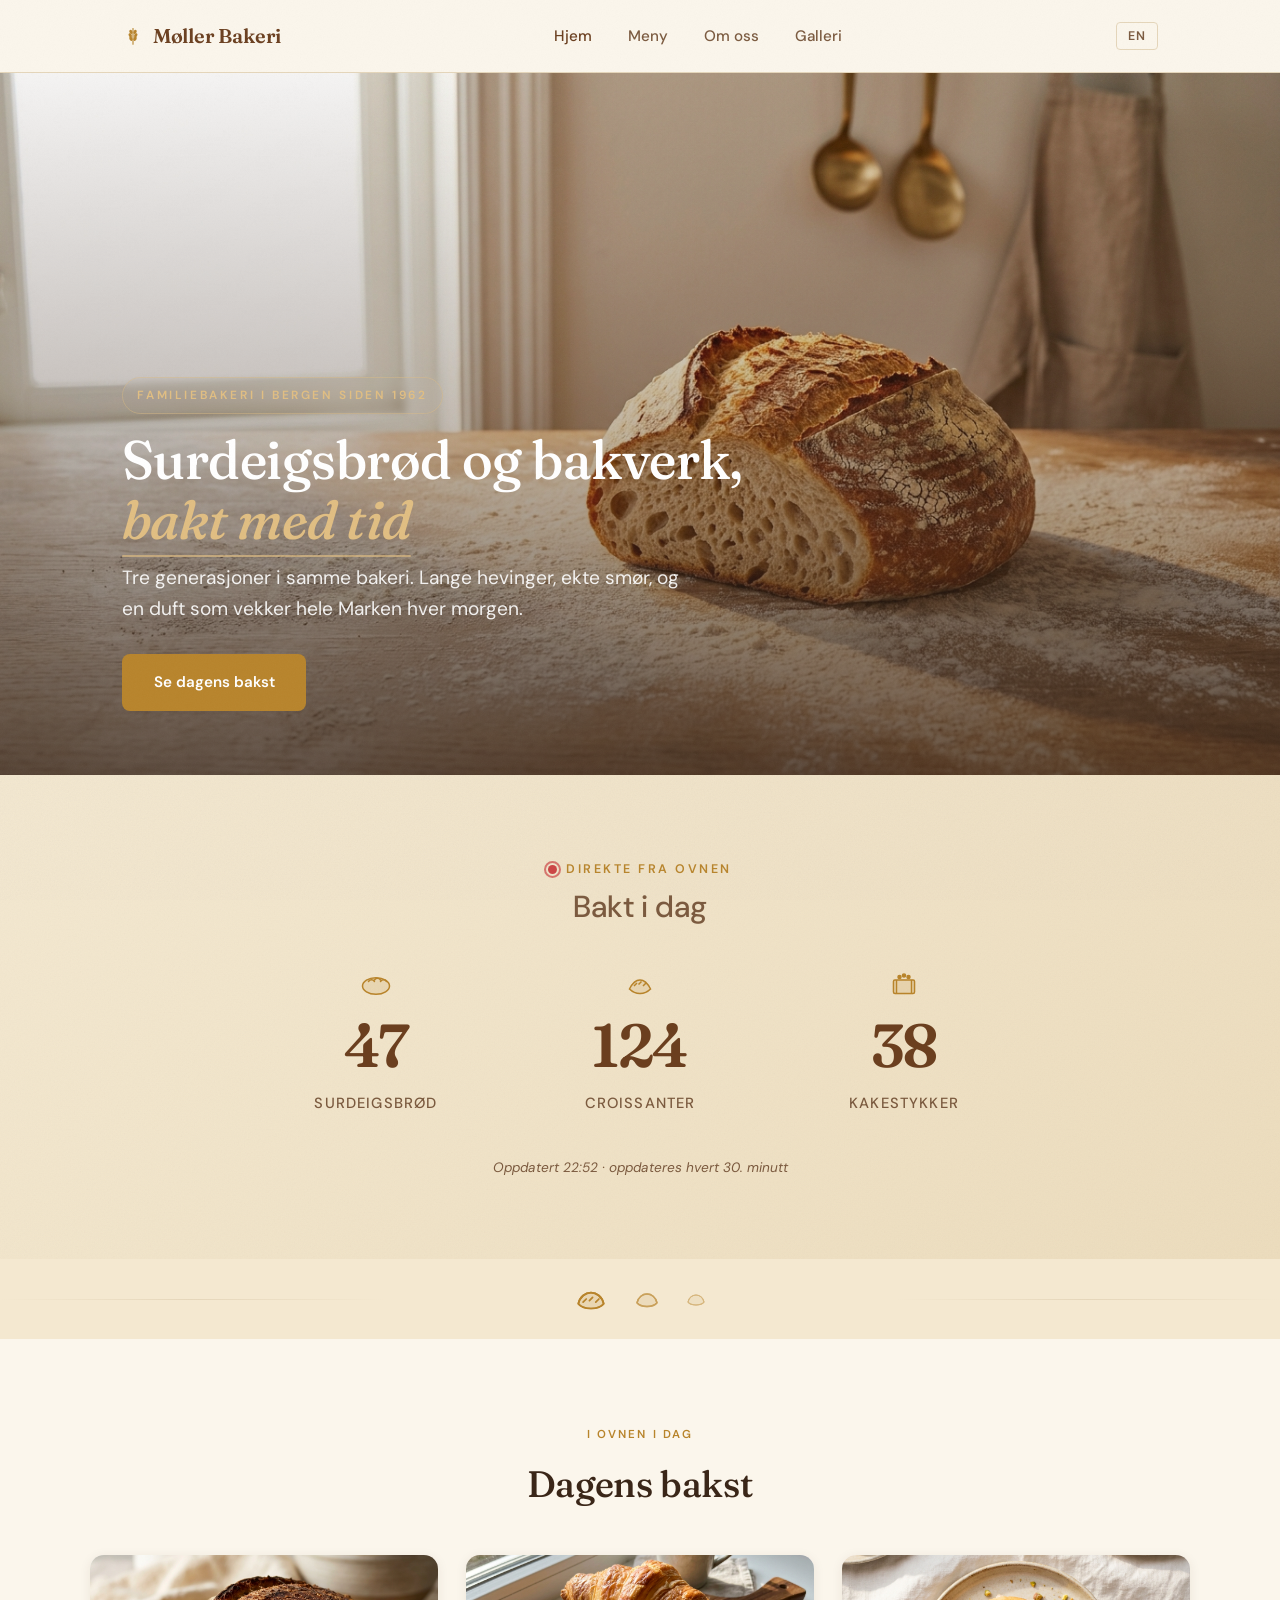
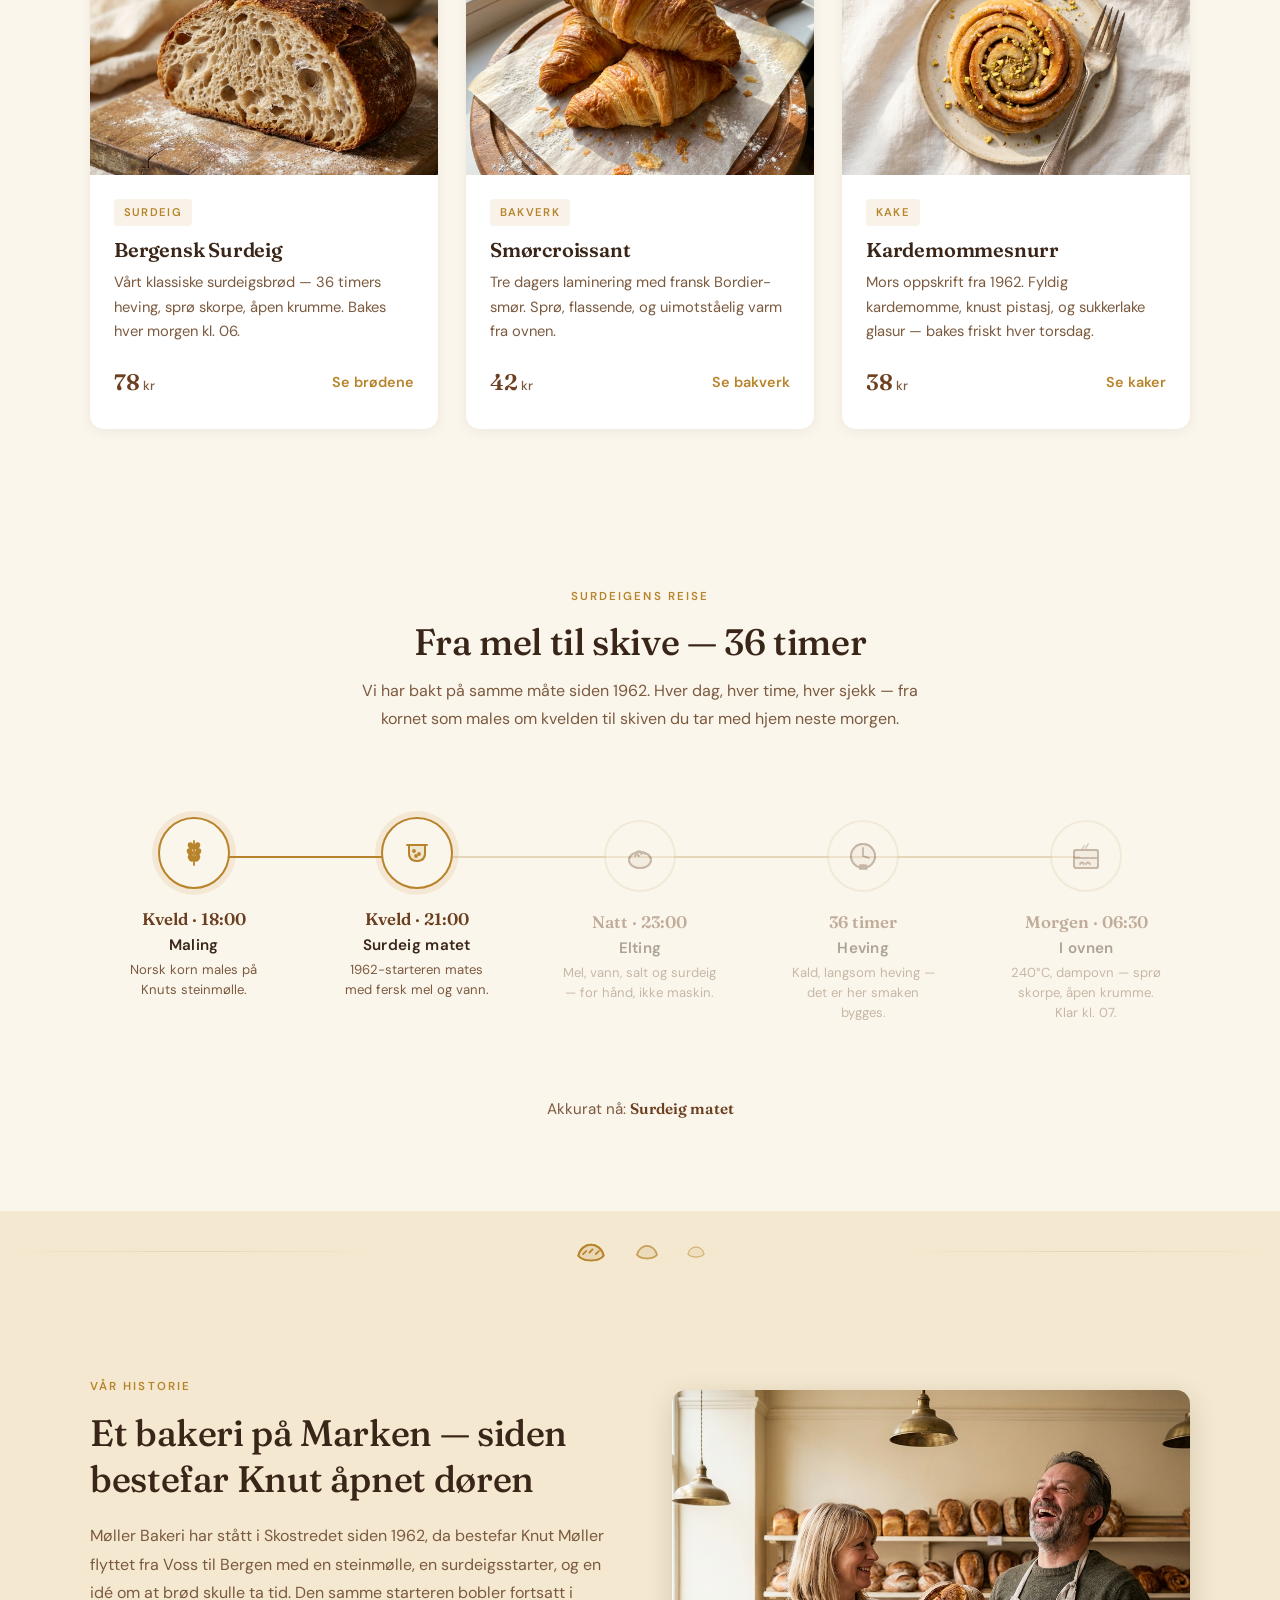
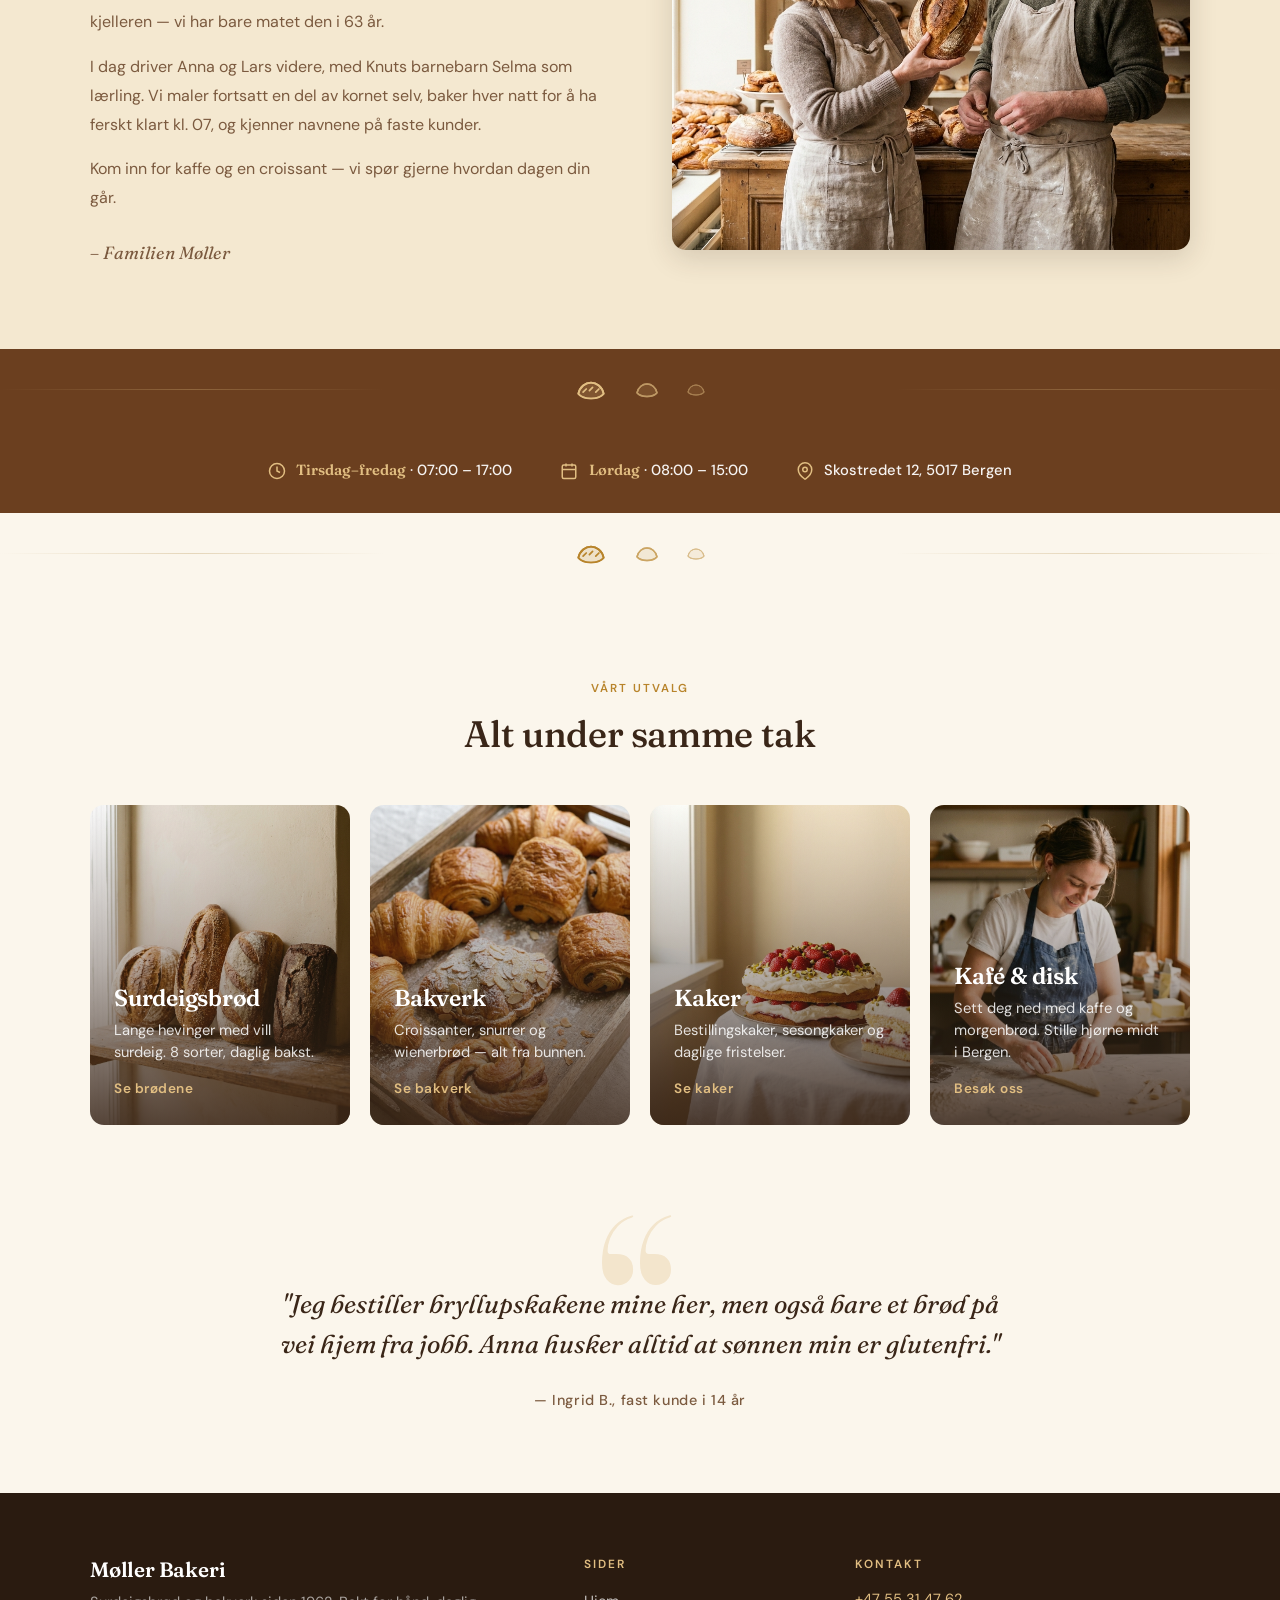
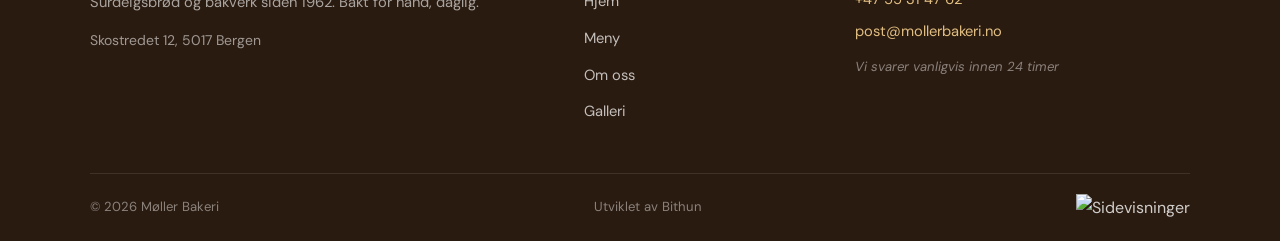
==== commit 5a681d92: "chore(demo): noindex/nofollow stance, drop sitemaps, doc the round - robots.txt flipped from Allow →" ====
--- a/demo-bakeri-premium/index.html
+++ b/demo-bakeri-premium/index.html
@@ -3,6 +3,7 @@
 <head>
   <meta charset="UTF-8" />
   <meta name="viewport" content="width=device-width, initial-scale=1.0" />
+  <meta name="robots" content="noindex, nofollow" />
   <title>Møller Bakeri — Surdeigsbrød og bakverk i Bergen</title>
   <meta name="description" content="Familiebakeri i Skostredet, Bergen siden 1962. Surdeigsbrød med 36 timers heving, croissanter med tre dagers laminering, og bestillingskaker." />
 
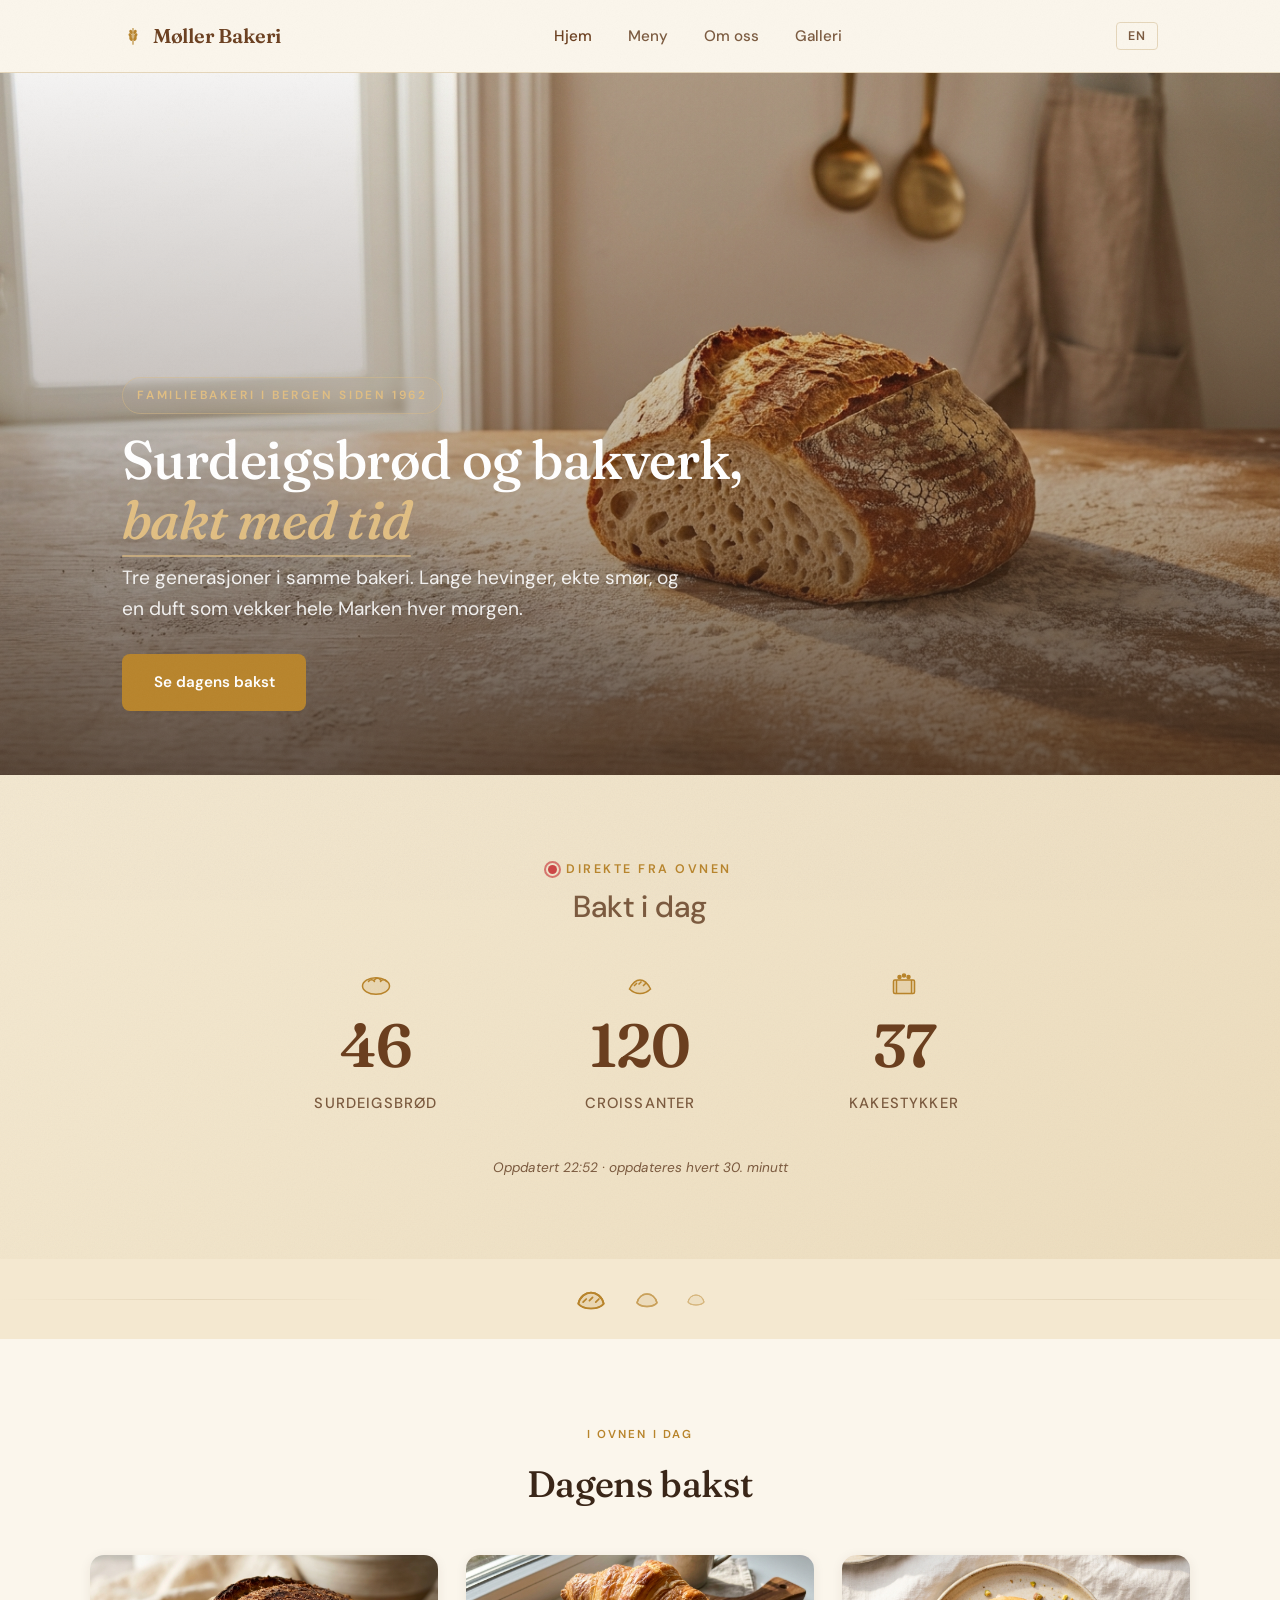
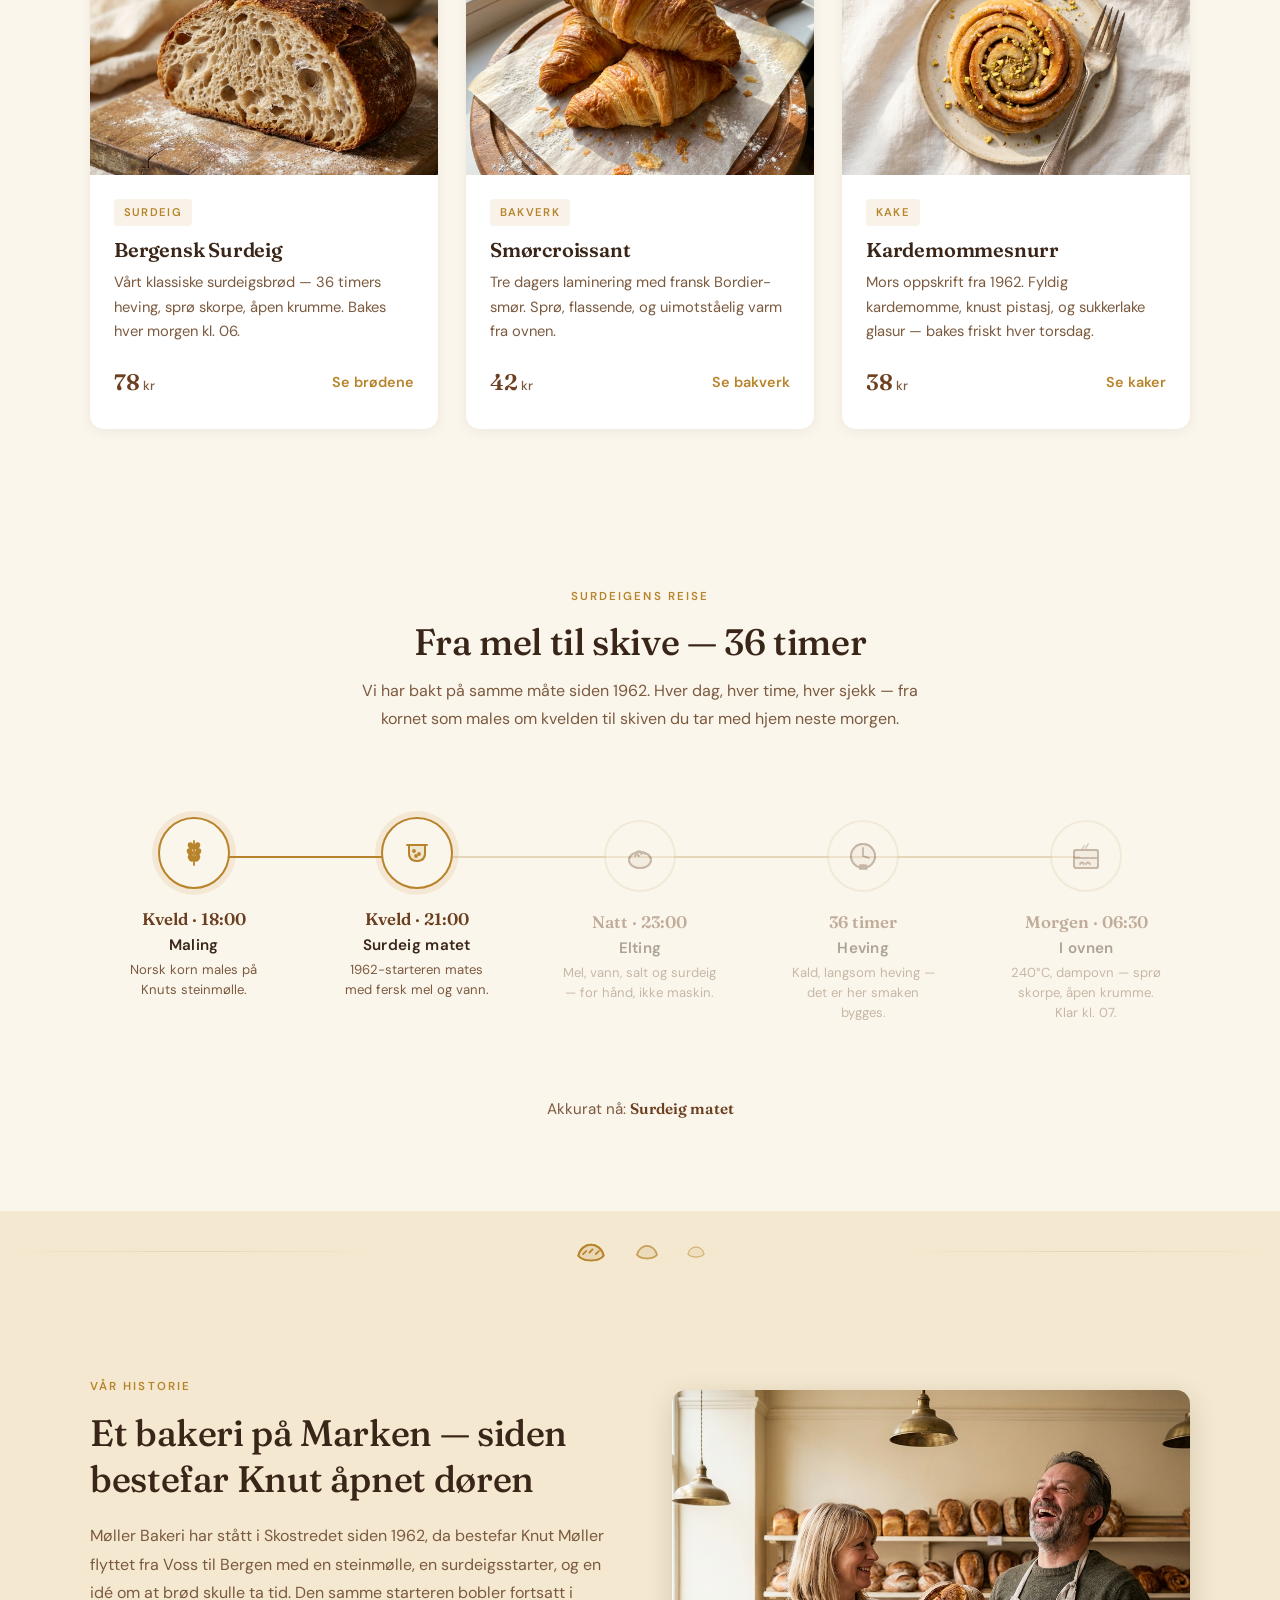
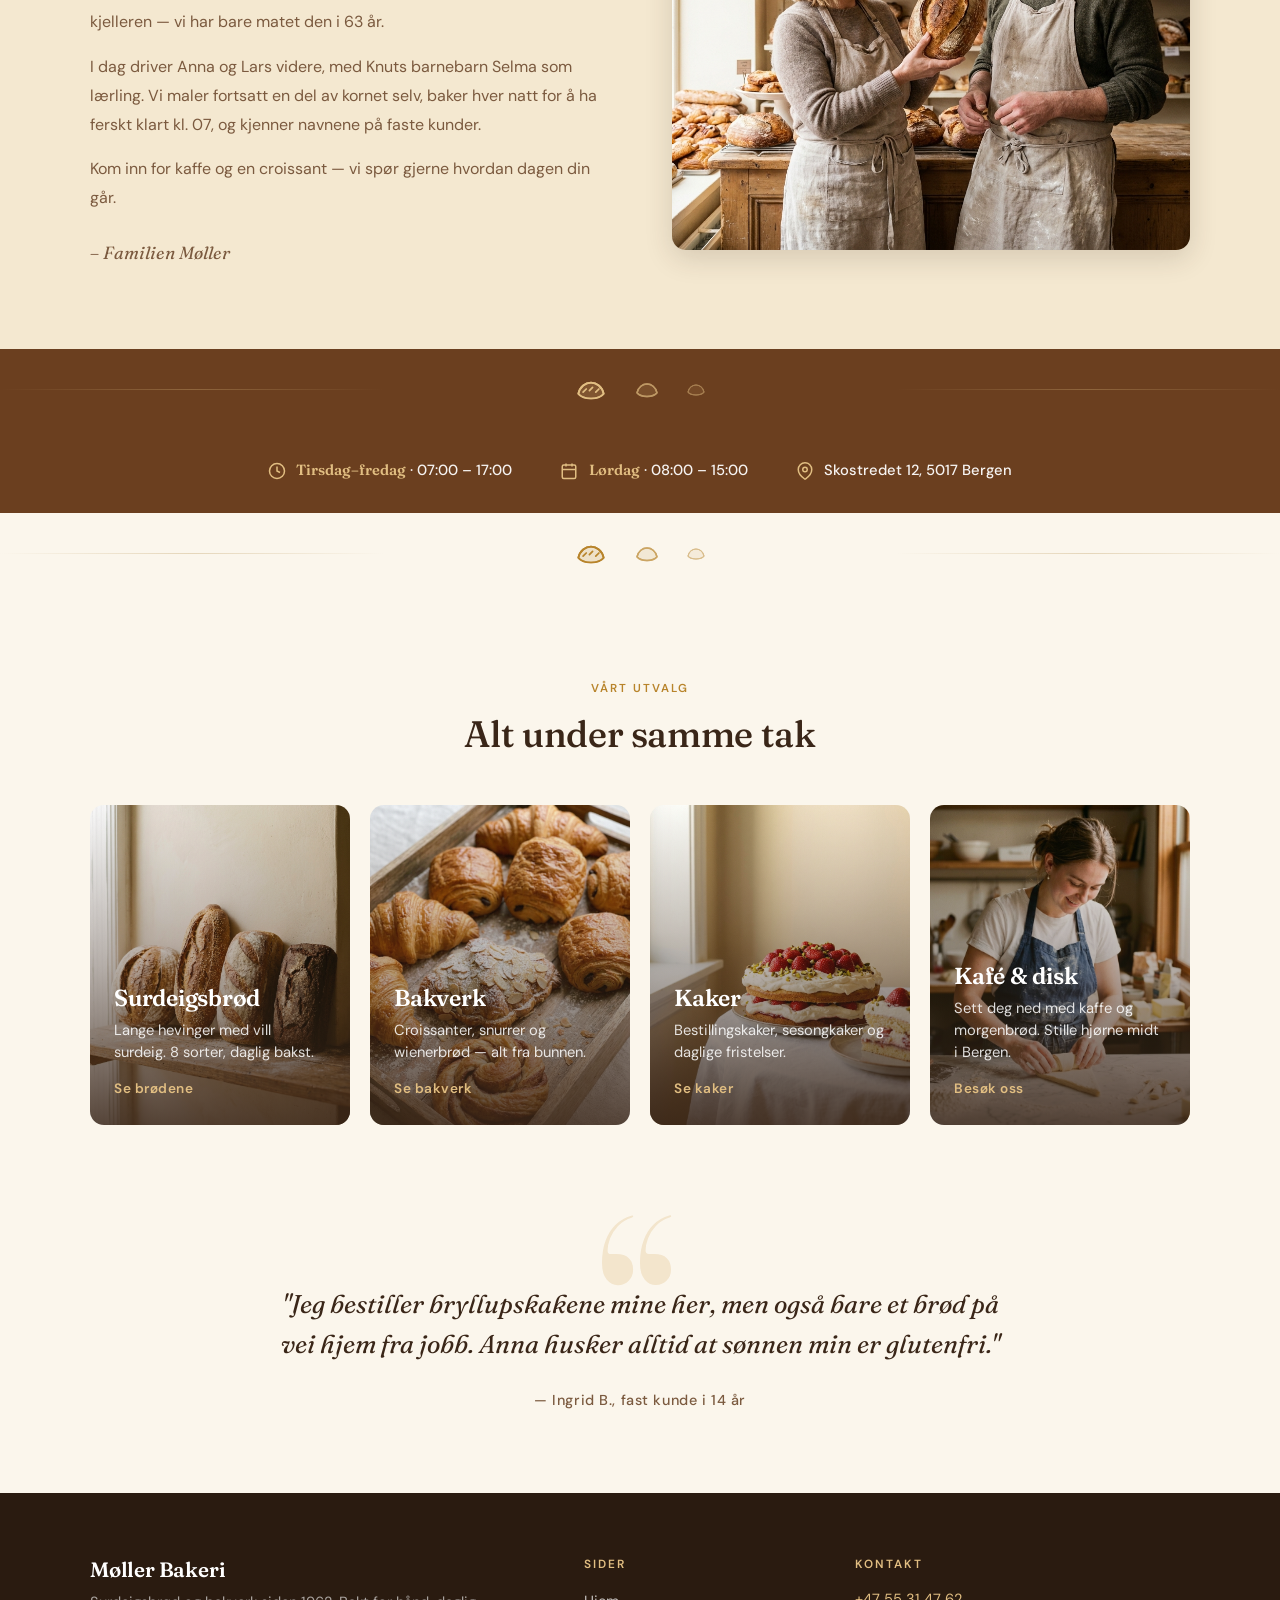
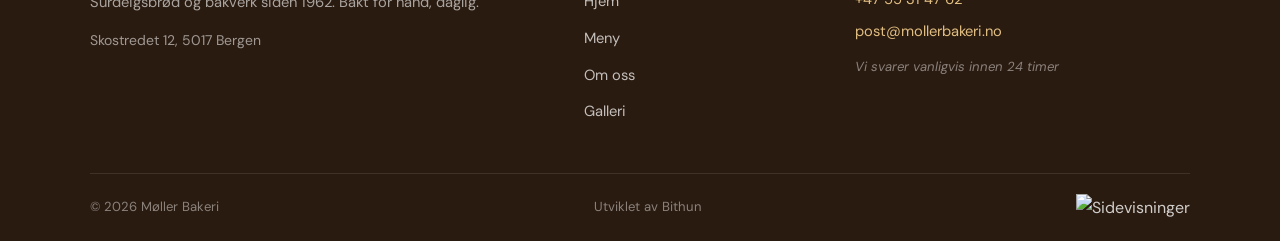
==== commit 130d76c8: "chore: pre-skill parity cleanup — OG meta on every page, modal email = footer email, footer tagline " ====
--- a/demo-bakeri-premium/index.html
+++ b/demo-bakeri-premium/index.html
@@ -530,7 +530,7 @@
       <p data-i18n="modal.body1">Dette er en demo — Vipps-betaling aktiveres når din konto er satt opp.</p>
       <p>
         <span data-i18n="modal.body2">Kontakt oss for å se hvordan dette fungerer for ditt bakeri:</span>
-        <a href="mailto:post@bakeridemo.no" data-i18n="modal.email">post@bakeridemo.no</a>
+        <a href="mailto:post@mollerbakeri.no" data-i18n="modal.email">post@mollerbakeri.no</a>
       </p>
       <button type="button" class="modal-close-btn" data-i18n="modal.close">Lukk</button>
     </div>
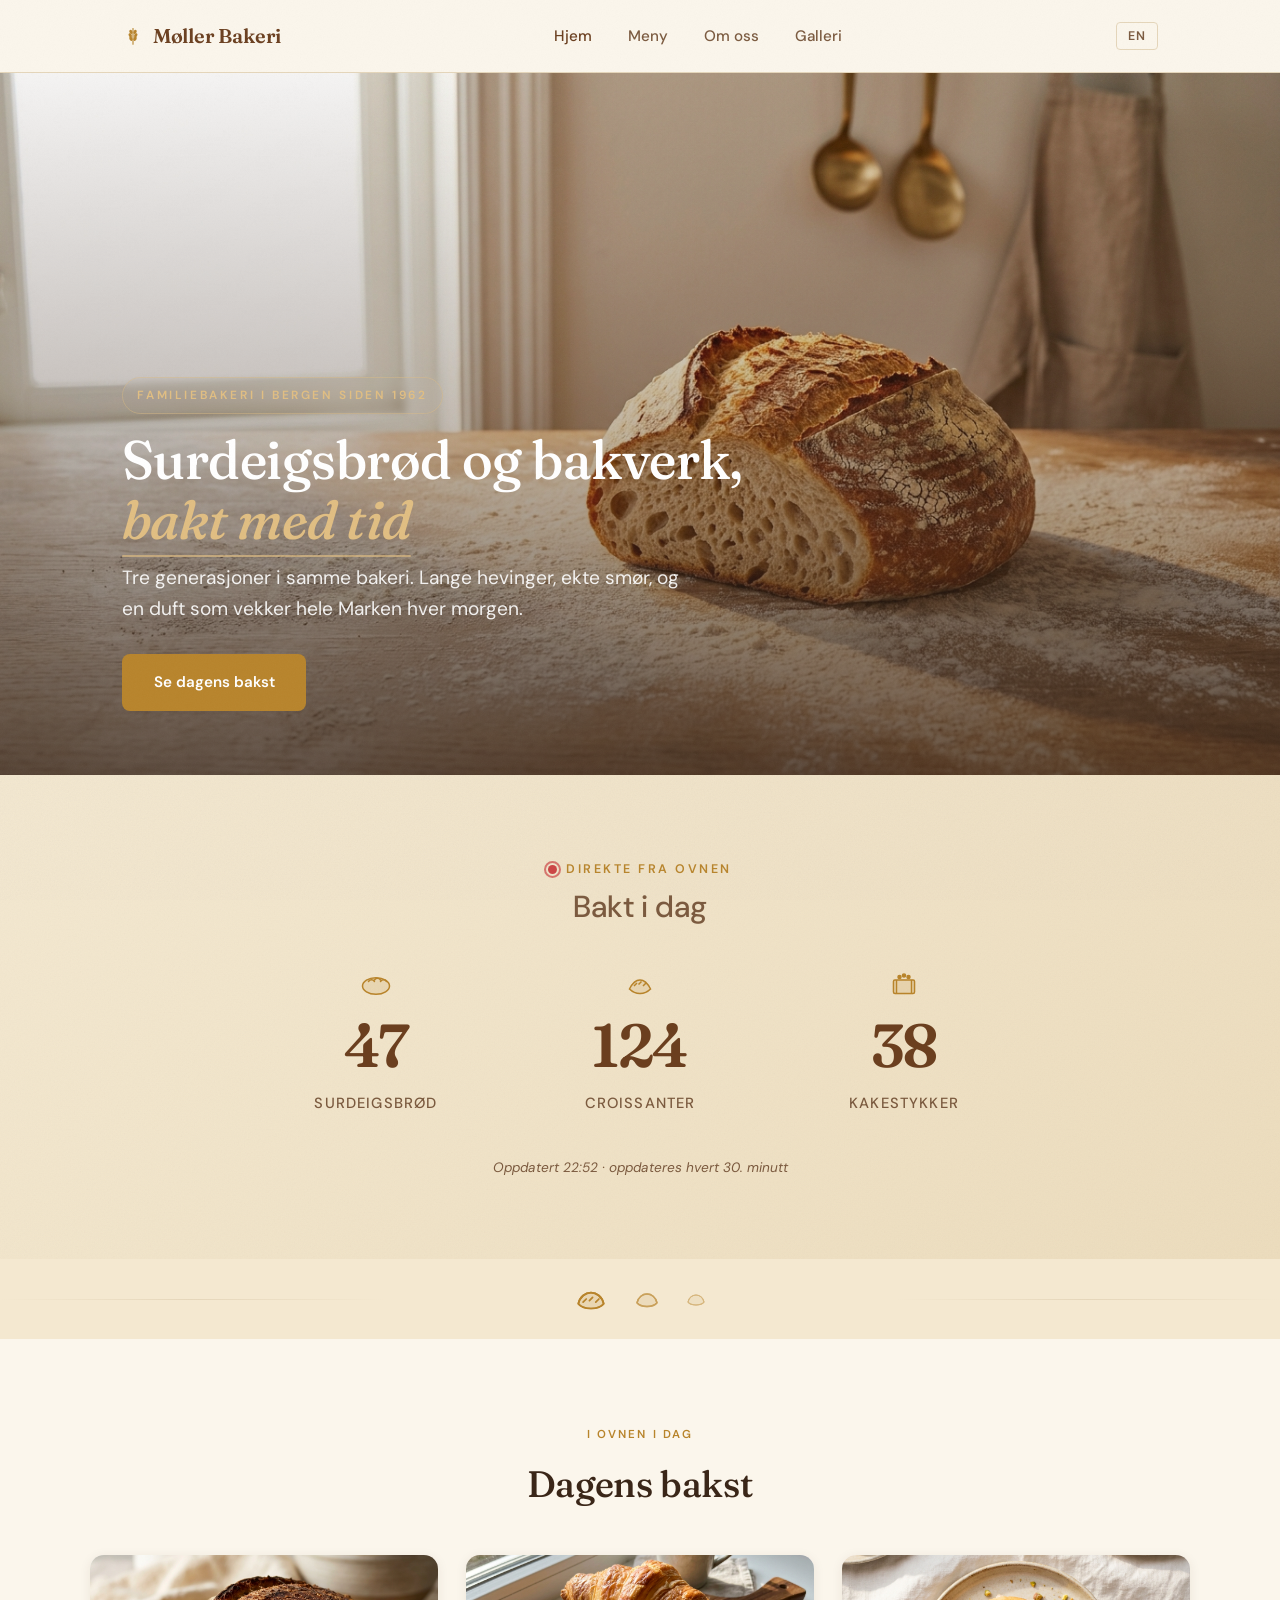
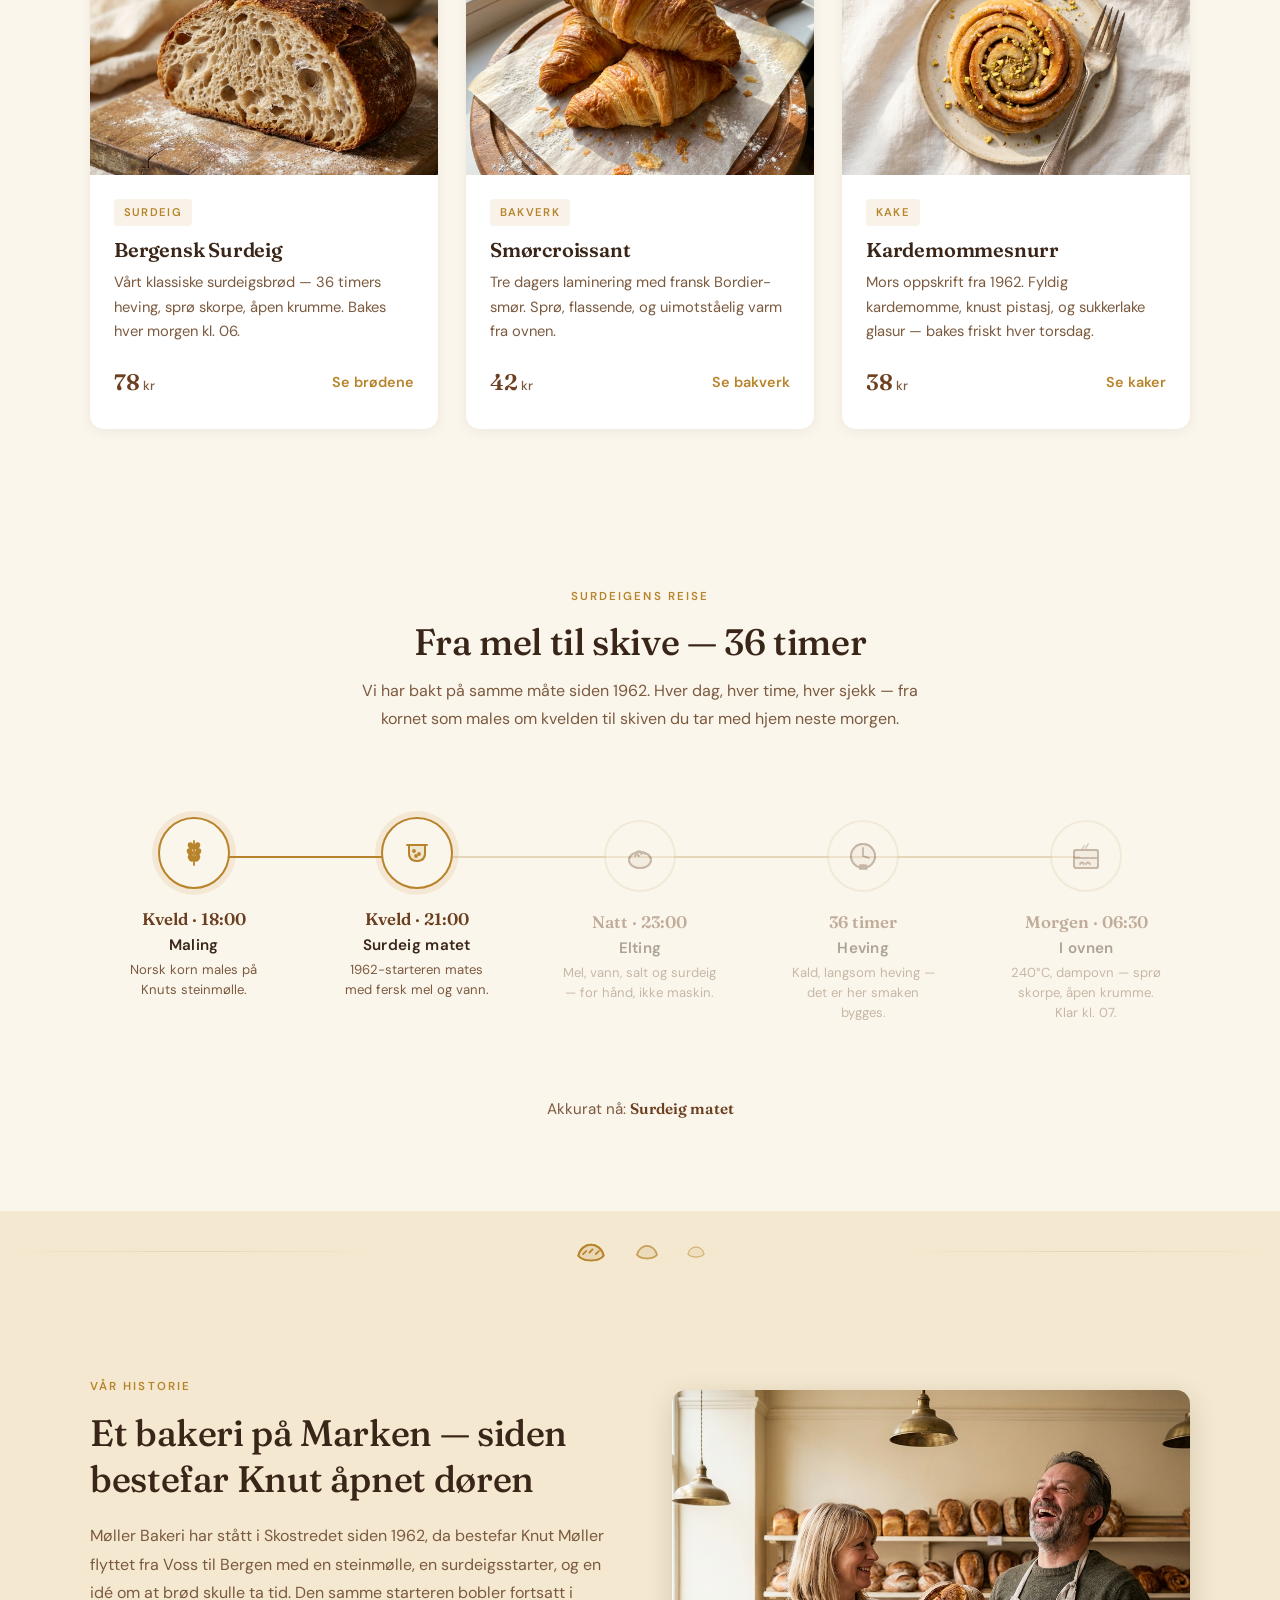
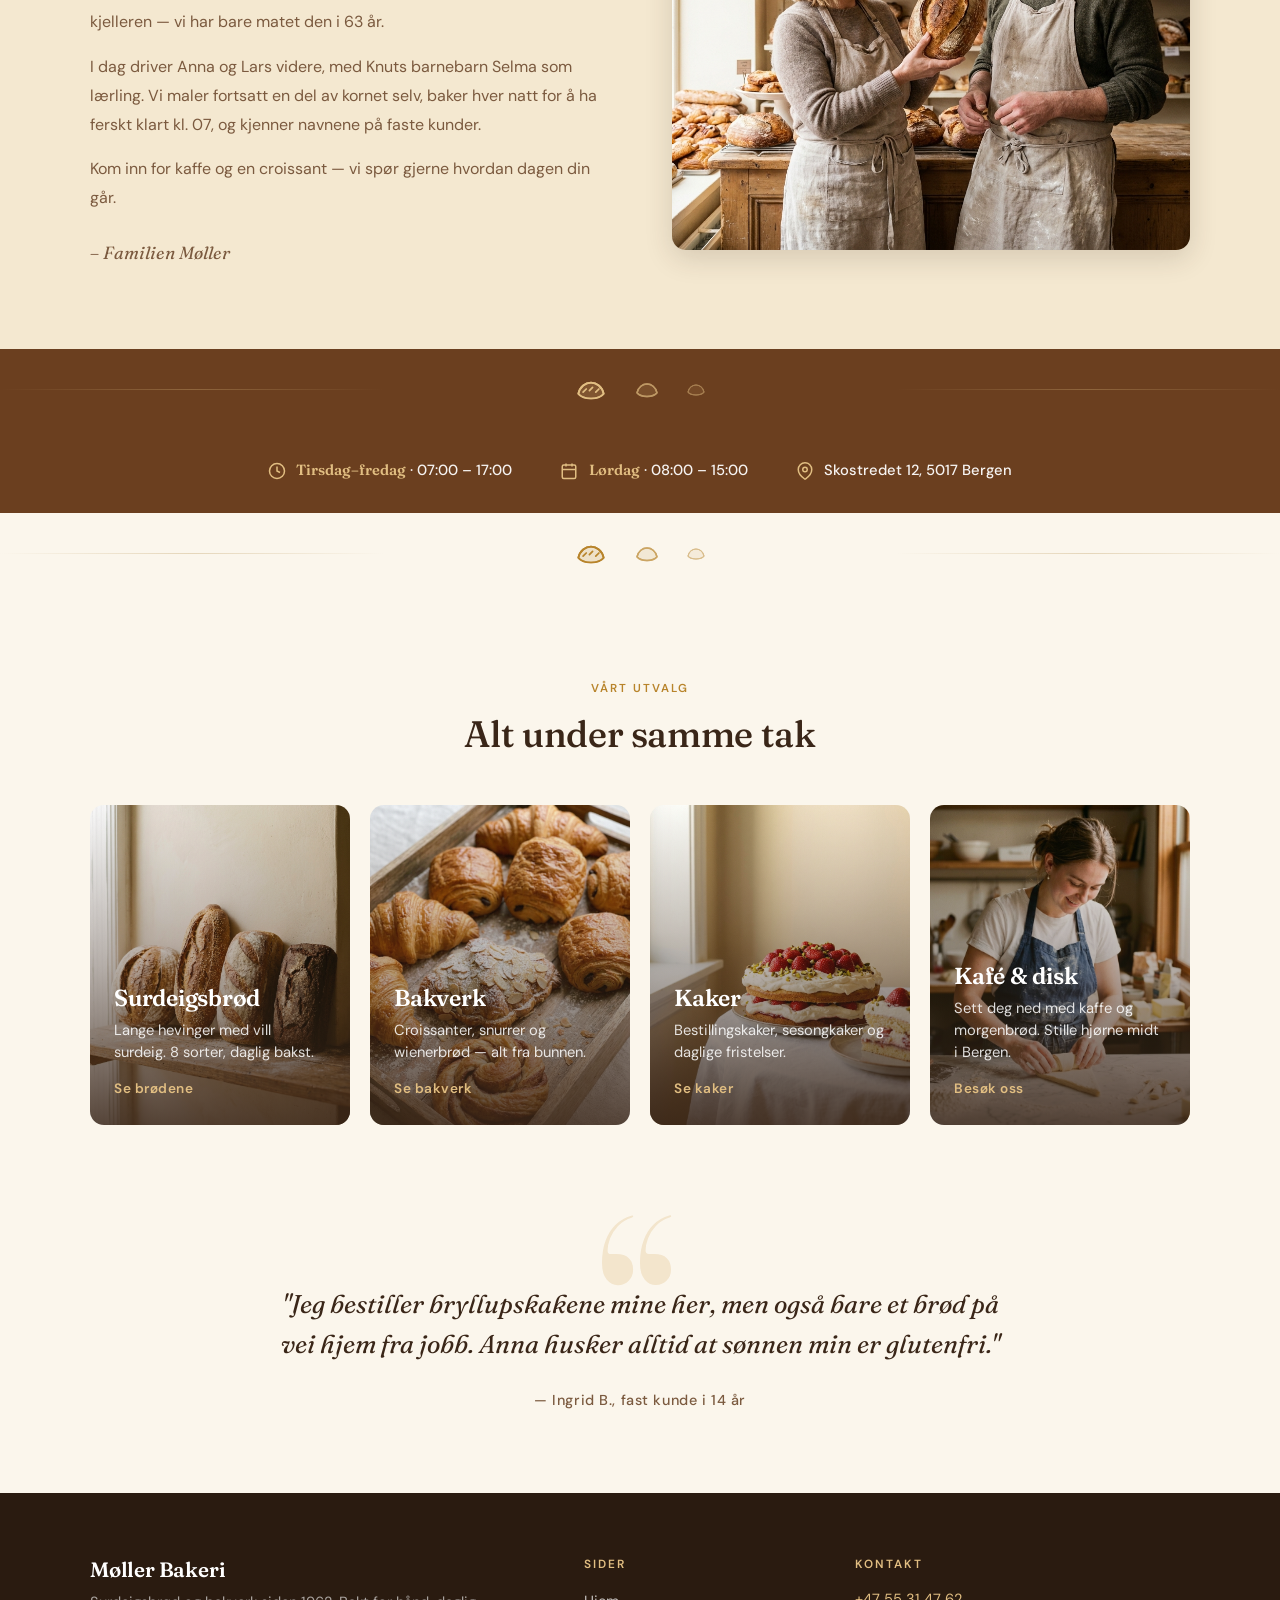
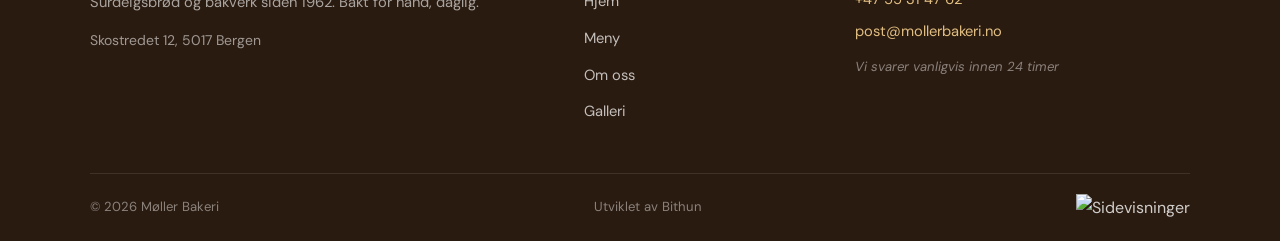
==== commit dc688d72: "fix: sub-600 KB OG variants for WhatsApp link previews WhatsApp silently dropped link previews to te" ====
--- a/demo-bakeri-premium/index.html
+++ b/demo-bakeri-premium/index.html
@@ -11,8 +11,12 @@
   <meta property="og:title"       content="Møller Bakeri — Surdeigsbrød og bakverk i Bergen" />
   <meta property="og:description" content="Familiebakeri i Skostredet, Bergen siden 1962." />
   <meta property="og:url"         content="https://demo-bakeri-premium.ibithun.com/" />
-  <meta property="og:image"       content="https://demo-bakeri-premium.ibithun.com/assets/images/hero-bread.jpg" />
+  <meta property="og:image"       content="https://demo-bakeri-premium.ibithun.com/assets/images/og-preview.jpg" />
+  <meta property="og:image:width" content="1200" />
+  <meta property="og:image:height" content="630" />
+  <meta property="og:image:alt"   content="Surdeigsbrød på melstrødd benk i Møller Bakeri" />
   <meta name="twitter:card"       content="summary_large_image" />
+  <meta name="twitter:image"      content="https://demo-bakeri-premium.ibithun.com/assets/images/og-preview.jpg" />
 
   <link rel="icon" type="image/svg+xml" href="favicon.svg" />
 
